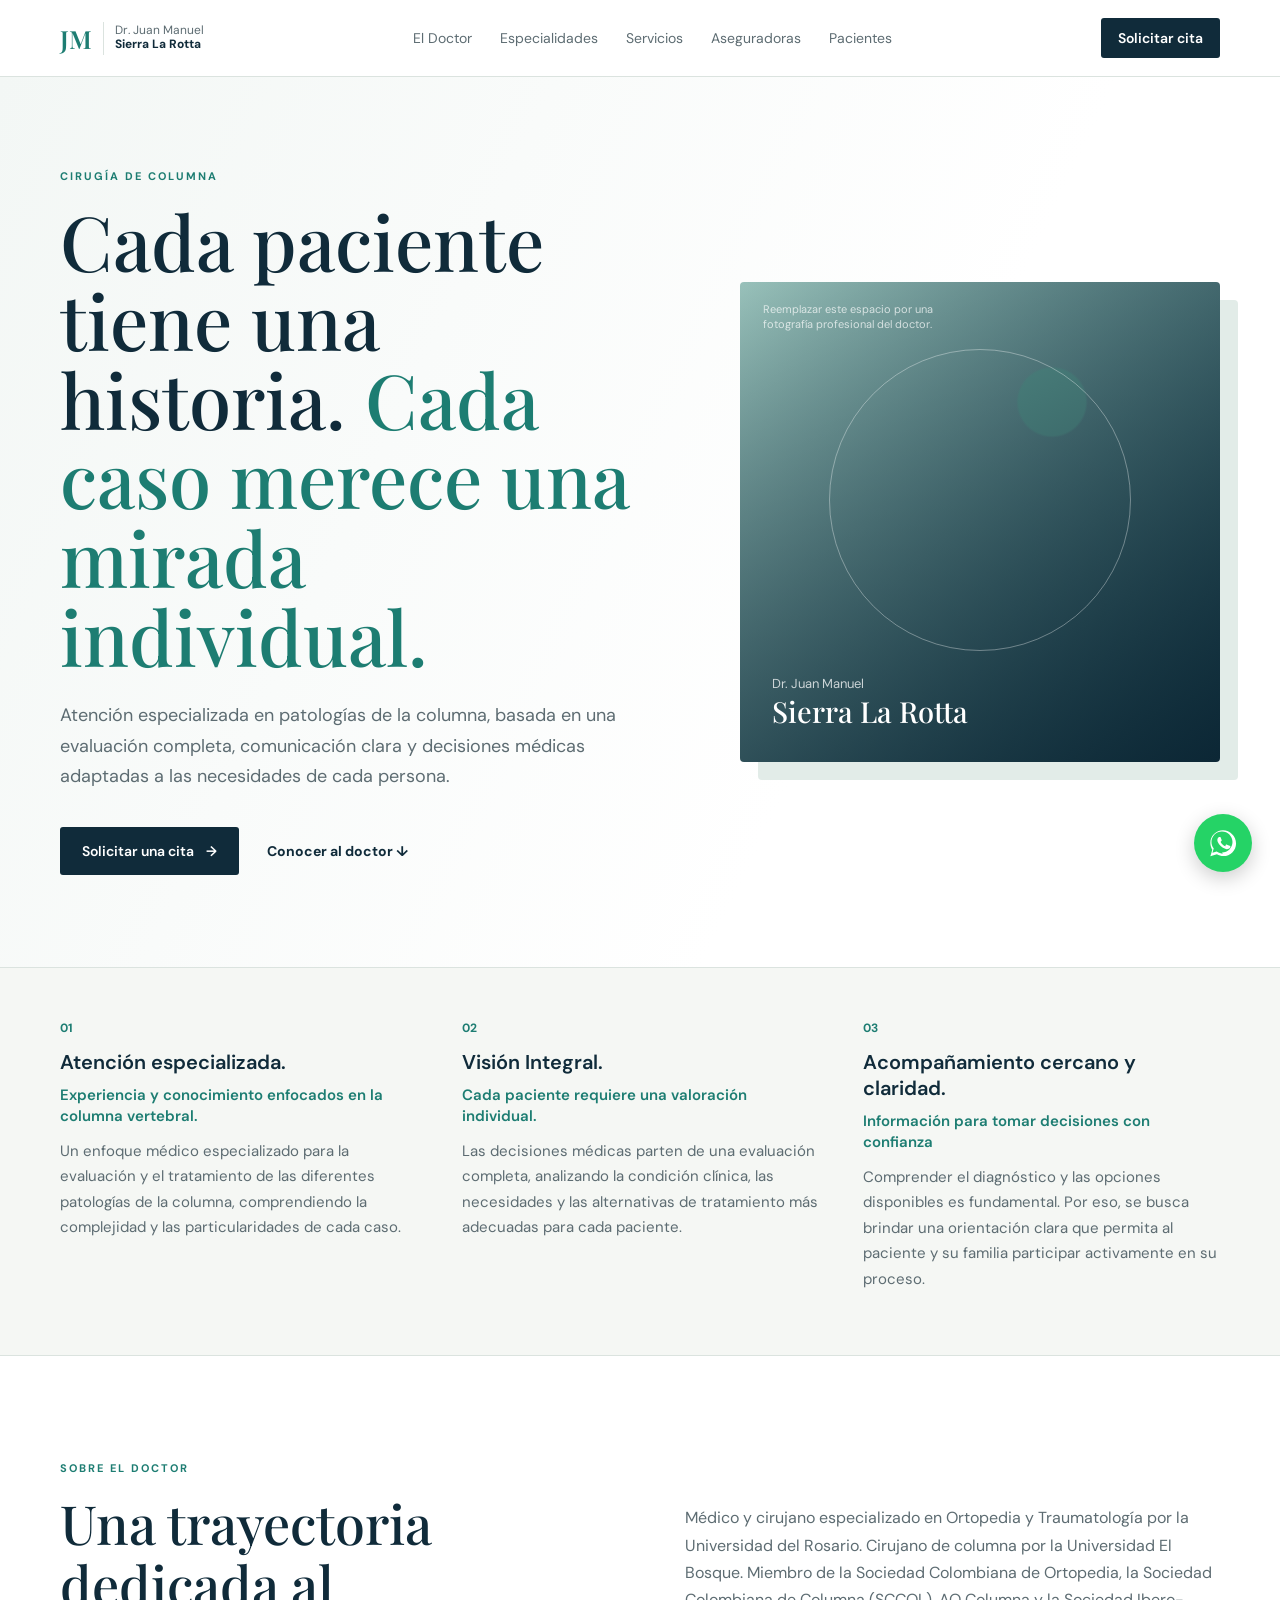
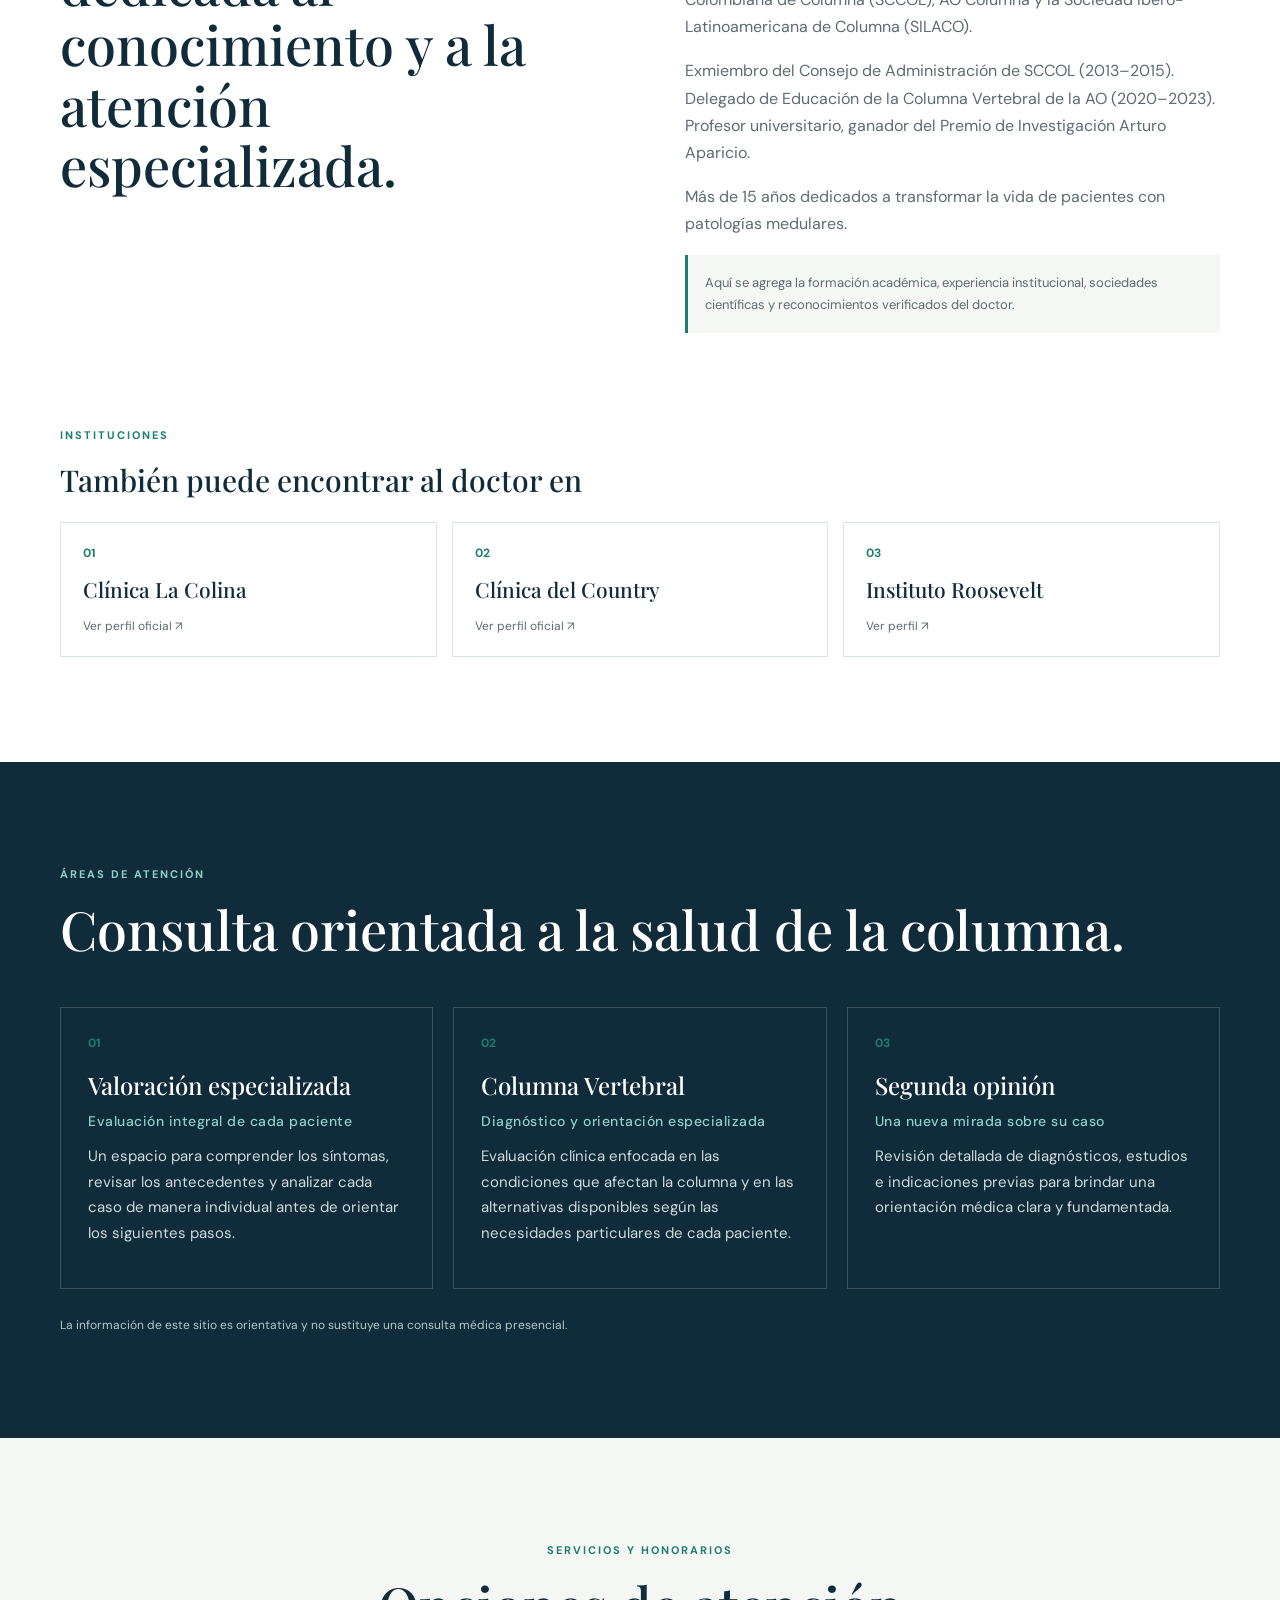
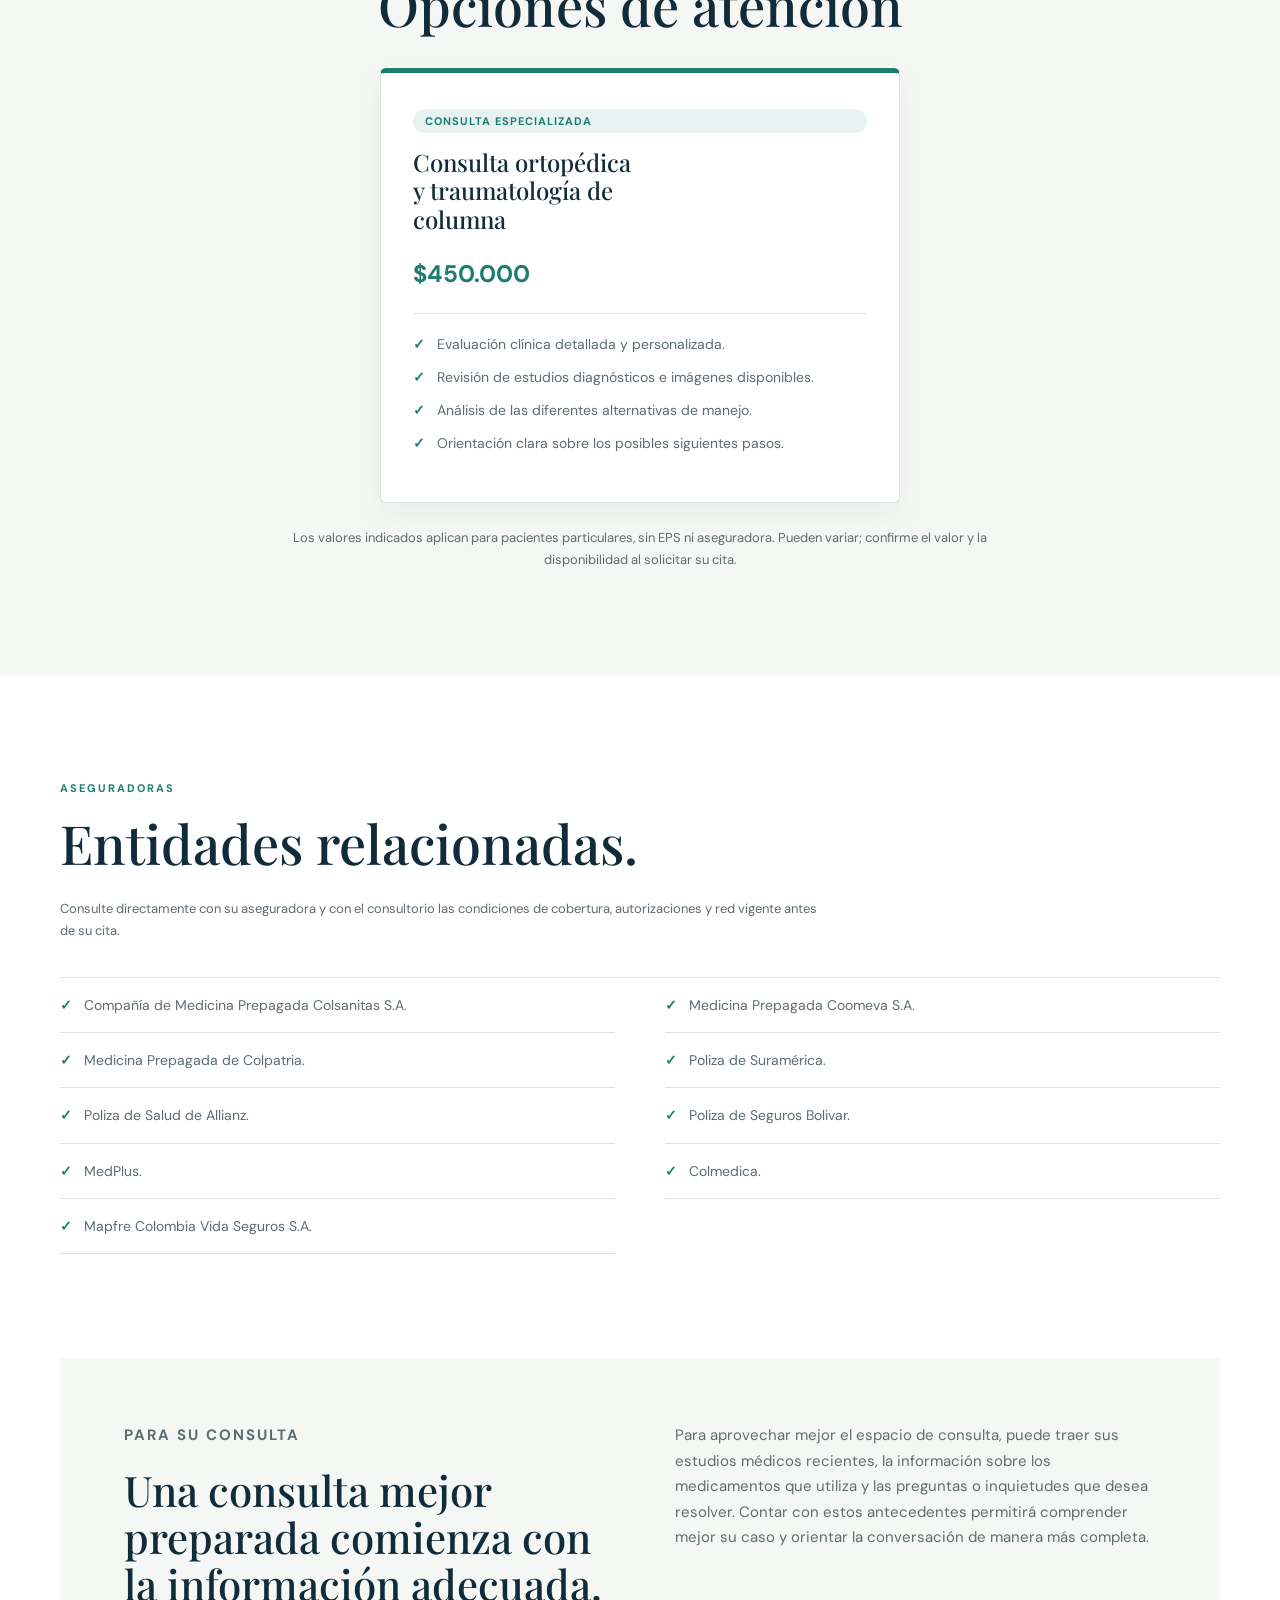
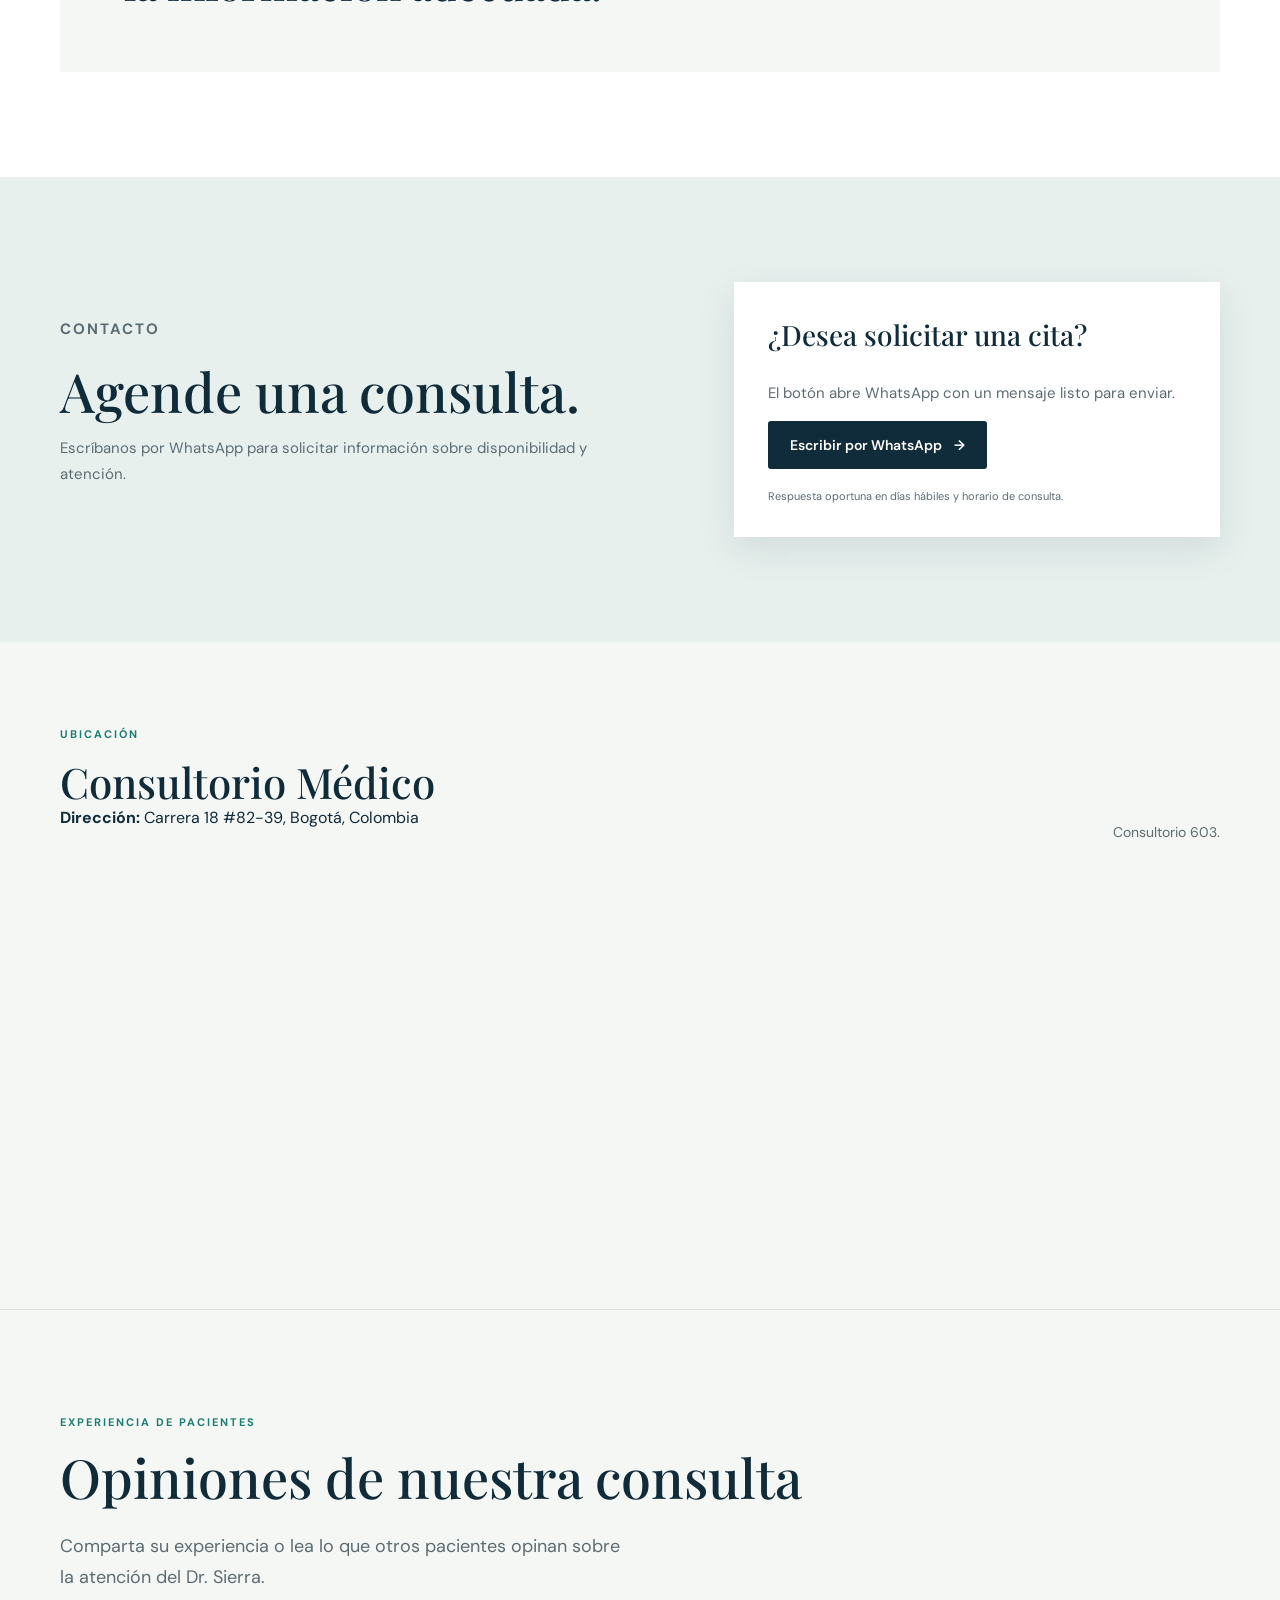
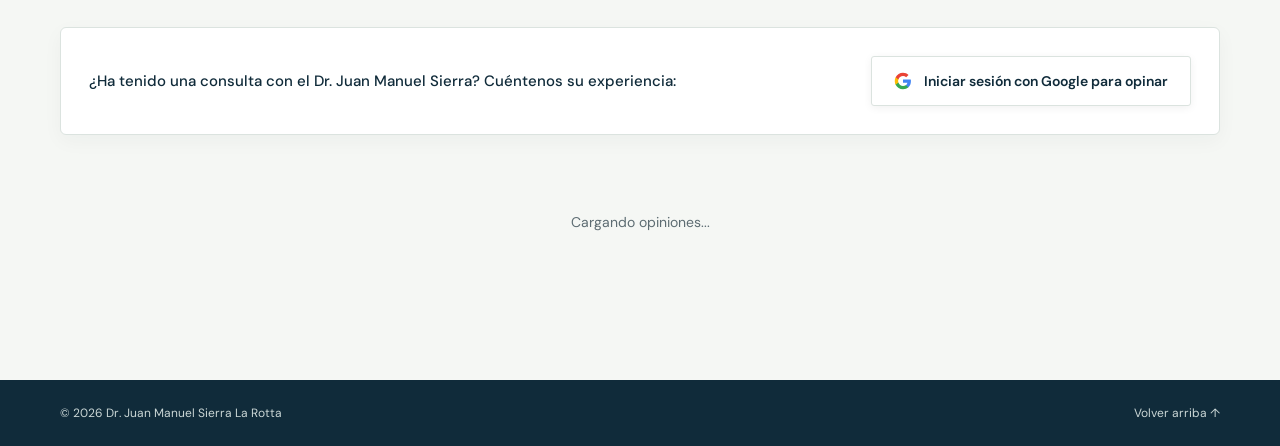
==== index.html @ 6b21447e "Actualizacion: Agregada una base de datos en Firebase para las opiniones de los clientes. Funciona: " ====
<!doctype html>
<html lang="es">

<head>
  <meta charset="UTF-8" />
  <meta name="viewport" content="width=device-width, initial-scale=1.0" />
  <meta name="description"
    content="Consulta especializada en cirugía de columna del Dr. Juan Manuel Sierra La Rotta." />
  <title>Dr. Juan Manuel Sierra La Rotta | Especialista de Columna</title>
  <link rel="preconnect" href="https://fonts.googleapis.com" />
  <link rel="preconnect" href="https://fonts.gstatic.com" crossorigin />
  <link
    href="https://fonts.googleapis.com/css2?family=DM+Sans:wght@400;500;600;700&family=Playfair+Display:wght@500;600;700&display=swap"
    rel="stylesheet" />
  <link rel="stylesheet" href="styles.css" />
</head>

<body>
  <header class="site-header" id="inicio">
    <div class="container navigation">
      <a class="brand" href="#inicio" aria-label="Inicio">
        <span class="brand-mark">JM</span>
        <span>Dr. Juan Manuel <strong>Sierra La Rotta</strong></span>
      </a>
      <button class="menu-toggle" type="button" aria-expanded="false" aria-controls="main-menu">Menú
        <span>☰</span></button>
      <nav id="main-menu" class="main-menu" aria-label="Navegación principal">
        <a href="#doctor">El Doctor</a>
        <a href="#especialidades">Especialidades</a>
        <a href="#servicios">Servicios</a>
        <a href="#aseguradoras">Aseguradoras</a>
        <a href="#pacientes">Pacientes</a>
        <a class="menu-appointment" href="#contacto">Solicitar cita</a>
      </nav>
      <a class="button button-small desktop-appointment" href="#contacto">Solicitar cita</a>
    </div>
  </header>

  <main>
    <section class="hero">
      <div class="container hero-grid">
        <div class="hero-copy">
          <p class="eyebrow">CIRUGÍA DE COLUMNA</p>
          <h1>Cada paciente tiene una historia. <em>Cada caso merece una mirada individual.</em></h1>
          <p class="lead">Atención especializada en patologías de la columna, basada en una evaluación completa,
            comunicación clara y decisiones médicas adaptadas a las necesidades de cada persona.</p>
          <div class="hero-actions">
            <a class="button" href="#contacto">Solicitar una cita <span aria-hidden="true">→</span></a>
            <a class="text-link" href="#doctor">Conocer al doctor <span aria-hidden="true">↓</span></a>
          </div>
        </div>
        <div class="portrait" role="img" aria-label="Espacio reservado para la fotografía profesional del doctor">
          <div class="portrait-copy"><span>Dr. Juan Manuel</span><strong>Sierra La Rotta</strong></div>
          <p>Reemplazar este espacio por una fotografía profesional del doctor.</p>
        </div>
      </div>
    </section>

    <section class="benefits" aria-label="Pilares de atención">
      <div class="container benefits-grid">
        <article><span class="benefit-number">01</span>
          <h2>Atención especializada.</h2>
          <h4>Experiencia y conocimiento enfocados
            en la columna vertebral.</h4>
          <p>Un enfoque médico especializado para la evaluación y el tratamiento de las diferentes patologías de la
            columna, comprendiendo la complejidad y las particularidades de cada caso.</p>
        </article>

        <article><span class="benefit-number">02</span>
          <h2>Visión Integral.</h2>
          <h4>Cada paciente requiere una
            valoración individual.</h4>
          <p>Las decisiones médicas parten de una evaluación completa, analizando la condición clínica, las necesidades
            y las alternativas de tratamiento más adecuadas para cada paciente.</p>
        </article>

        <article><span class="benefit-number">03</span>
          <h2>Acompañamiento cercano y claridad.</h2>
          <h4>Información para tomar decisiones
            con confianza</h4>
          <p>Comprender el diagnóstico y las opciones disponibles es fundamental. Por eso, se busca brindar una
            orientación clara que permita al paciente y su familia participar activamente en su proceso.</p>
        </article>
      </div>
    </section>

    <section class="section about" id="doctor">
      <div class="container two-columns">
        <div>
          <p class="eyebrow">SOBRE EL DOCTOR</p>
          <h2>Una trayectoria dedicada al conocimiento y a la atención especializada.</h2>
        </div>
        <div class="rich-text">
          <p>Médico y cirujano especializado en Ortopedia y Traumatología por la Universidad del Rosario. Cirujano de
            columna por la Universidad El Bosque. Miembro de la Sociedad Colombiana de Ortopedia, la Sociedad Colombiana
            de Columna (SCCOL), AO Columna y la Sociedad Ibero-Latinoamericana de Columna (SILACO).</p>
          <p>Exmiembro del Consejo de Administración de SCCOL (2013–2015). Delegado de Educación de la Columna Vertebral
            de la AO (2020–2023). Profesor universitario, ganador del Premio de Investigación Arturo Aparicio.</p>
          <p>Más de 15 años dedicados a transformar la vida de pacientes con patologías medulares.</p>
          <p class="note">Aquí se agrega la formación académica, experiencia institucional, sociedades científicas y
            reconocimientos verificados del doctor.</p>
        </div>
      </div>
      <div class="container institutions">
        <p class="eyebrow">INSTITUCIONES</p>
        <h3>También puede encontrar al doctor en</h3>
        <div class="institutions-grid">
          <a href="https://www.clinicalacolina.com/directorio-medico/dr-juan-manuel-sierra-la-rotta" target="_blank"
            rel="noopener noreferrer"><span>01</span><strong>Clínica La Colina</strong><small>Ver perfil oficial
              ↗</small></a>
          <a href="https://www.clinicadelcountry.com/en/directorio-medico/dr-juan-manuel-sierra-la-rotta"
            target="_blank" rel="noopener noreferrer"><span>02</span><strong>Clínica del Country</strong><small>Ver
              perfil
              oficial
              ↗</small></a>
          <a href="https://www.institutoroosevelt.org/doctor/2823/juan-manuel-sierra-la-rotta-cirujano-de-columna"
            target="_blank" rel="noopener noreferrer"><span>03</span><strong>Instituto
              Roosevelt</strong><small>Ver perfil ↗</small></a>
        </div>
      </div>
    </section>

    <section class="section specialties" id="especialidades">
      <div class="container">
        <p class="eyebrow">ÁREAS DE ATENCIÓN</p>
        <h2>Consulta orientada a la salud de la columna.</h2>
        <div class="specialties-grid">
          <article><span>01</span>
            <h3>Valoración especializada</h3>
            <h5>Evaluación integral de cada paciente</h5>
            <p>Un espacio para comprender los síntomas, revisar los antecedentes y analizar cada caso de manera
              individual antes de orientar los siguientes pasos.</p>
          </article>

          <article><span>02</span>
            <h3>Columna Vertebral</h3>
            <h5>Diagnóstico y orientación especializada</h5>
            <p>Evaluación clínica enfocada en las condiciones que afectan la columna y en las alternativas disponibles
              según las necesidades particulares de cada paciente.</p>
          </article>

          <article><span>03</span>
            <h3>Segunda opinión</h3>
            <h5>Una nueva mirada sobre su caso</h5>
            <p>Revisión detallada de diagnósticos, estudios e indicaciones previas para brindar una orientación médica
              clara y fundamentada.</p>
          </article>
        </div>
        <p class="disclaimer">La información de este sitio es orientativa y no sustituye una consulta médica presencial.
        </p>
      </div>
    </section>

    <section class="section services" id="servicios">
      <div class="container services-container">
        <p class="eyebrow">SERVICIOS Y HONORARIOS</p>
        <h2>Opciones de atención</h2>
        <div class="services-grid">
          <article class="service-card-featured">
            <span class="service-badge">Consulta Especializada</span>
            <h3>Consulta ortopédica y traumatología de columna</h3>
            <p class="price">$450.000</p>
            <ul class="service-features">
              <li>Evaluación clínica detallada y personalizada.</li>
              <li>Revisión de estudios diagnósticos e imágenes disponibles.</li>
              <li>Análisis de las diferentes alternativas de manejo.</li>
              <li>Orientación clara sobre los posibles siguientes pasos.</li>
            </ul>
          </article>
        </div>
        <p class="price-notice">Los valores indicados aplican para pacientes particulares, sin EPS ni aseguradora.
          Pueden variar; confirme el valor y la disponibilidad al solicitar su cita.</p>
      </div>
    </section>


    <section class="section insurance" id="aseguradoras">
      <div class="container">
        <p class="eyebrow">ASEGURADORAS</p>
        <h2>Entidades relacionadas.</h2>
        <p class="insurance-intro">Consulte directamente con su aseguradora y con el consultorio las condiciones de
          cobertura, autorizaciones y red vigente antes de su cita.</p>
        <ul class="insurance-list">
          <li>Compañía de Medicina Prepagada Colsanitas S.A.</li>
          <li>Medicina Prepagada Coomeva S.A.</li>
          <li>Medicina Prepagada de Colpatria.</li>
          <li>Poliza de Suramérica.</li>
          <li>Poliza de Salud de Allianz.</li>
          <li>Poliza de Seguros Bolivar.</li>
          <li>MedPlus.</li>
          <li>Colmedica.</li>
          <li>Mapfre Colombia Vida Seguros S.A.</li>
        </ul>
      </div>
    </section>

    <section class="section patient-section" id="pacientes">
      <div class="container patient-card">
        <div>
          <p class="eyebrow">PARA SU CONSULTA</p>
          <h2>Una consulta mejor preparada comienza con la información adecuada.</h2>
        </div>
        <p>Para aprovechar mejor el espacio de consulta, puede traer sus estudios médicos recientes, la información
          sobre los medicamentos que utiliza y las preguntas o inquietudes que desea resolver. Contar con estos
          antecedentes permitirá comprender mejor su caso y orientar la conversación de manera más completa.</p>
      </div>
    </section>

    <section class="section contact" id="contacto">
      <div class="container contact-grid">
        <div>
          <p class="eyebrow">CONTACTO</p>
          <h2>Agende una consulta.</h2>
          <p>Escríbanos por WhatsApp para solicitar información sobre disponibilidad y atención.</p>
        </div>
        <div class="contact-box">
          <h3>¿Desea solicitar una cita?</h3>
          <p>El botón abre WhatsApp con un mensaje listo para enviar.</p><button class="button" id="whatsapp-button"
            type="button">Escribir por WhatsApp <span aria-hidden="true">→</span></button><small>Respuesta oportuna en
            días hábiles y horario de consulta.</small>
        </div>
      </div>
    </section>
    <section class="map-section" aria-labelledby="map-title">
      <div class="container map-heading">
        <div>
          <p class="eyebrow">UBICACIÓN</p>
          <h2 id="map-title">Consultorio Médico</h2>
          <p class="address-text"><strong>Dirección:</strong> Carrera 18 #82-39, Bogotá, Colombia</p>
        </div>
        <p>Consultorio 603.</p>
      </div>
      <iframe title="Mapa de ubicación del consultorio"
        src="https://www.google.com/maps?q=Carrera+18+%2382-39+Bogota&z=16&output=embed" loading="lazy"
        referrerpolicy="no-referrer-when-downgrade" allowfullscreen></iframe>
    </section>

    <!-- Sección de Opiniones y Reseñas en Vivo -->
    <section class="section reviews-section" id="opiniones">
      <div class="container">
        <div class="reviews-header">
          <div>
            <p class="eyebrow">EXPERIENCIA DE PACIENTES</p>
            <h2>Opiniones de nuestra consulta</h2>
          </div>
          <p class="lead" style="margin-bottom: 0;">Comparta su experiencia o lea lo que otros pacientes opinan sobre la
            atención del Dr. Sierra.</p>
        </div>
        <!-- Caja interactiva: Iniciar sesión / Escribir reseña -->
        <div class="review-action-box">
          <div id="auth-prompt" class="auth-prompt">
            <p>¿Ha tenido una consulta con el Dr. Juan Manuel Sierra? Cuéntenos su experiencia:</p>
            <button type="button" id="btn-google-login" class="button button-google">
              <svg width="18" height="18" viewBox="0 0 24 24" fill="currentColor" aria-hidden="true">
                <path
                  d="M22.56 12.25c0-.78-.07-1.53-.2-2.25H12v4.26h5.92c-.26 1.37-1.04 2.53-2.21 3.31v2.77h3.57c2.08-1.92 3.28-4.74 3.28-8.09z"
                  fill="#4285F4" />
                <path
                  d="M12 23c2.97 0 5.46-.98 7.28-2.66l-3.57-2.77c-.98.66-2.23 1.06-3.71 1.06-2.86 0-5.29-1.93-6.16-4.53H2.18v2.84C3.99 20.53 7.7 23 12 23z"
                  fill="#34A853" />
                <path
                  d="M5.84 14.09c-.22-.66-.35-1.36-.35-2.09s.13-1.43.35-2.09V7.06H2.18C1.43 8.55 1 10.22 1 12s.43 3.45 1.18 4.94l2.85-2.22.81-.63z"
                  fill="#FBBC05" />
                <path
                  d="M12 5.38c1.62 0 3.06.56 4.21 1.64l3.15-3.15C17.45 2.09 14.97 1 12 1 7.7 1 3.99 3.47 2.18 7.06l3.66 2.84c.87-2.6 3.3-4.52 6.16-4.52z"
                  fill="#EA4335" />
              </svg>
              Iniciar sesión con Google para opinar
            </button>
          </div>
          <div id="review-form-container" class="review-form-container" style="display: none;">
            <div class="user-logged-header">
              <img id="user-avatar" class="user-avatar" src="" alt="Foto de perfil" />
              <div>
                <span>Opinando como:</span>
                <strong id="user-name">Nombre</strong>
              </div>
              <button type="button" id="btn-logout" class="text-link-small">Cerrar sesión</button>
            </div>
            <form id="review-form">
              <div class="rating-picker">
                <span>Calificación:</span>
                <div class="star-rating" id="star-rating">
                  <span class="star active" data-value="1">★</span>
                  <span class="star active" data-value="2">★</span>
                  <span class="star active" data-value="3">★</span>
                  <span class="star active" data-value="4">★</span>
                  <span class="star active" data-value="5">★</span>
                </div>
              </div>
              <textarea id="review-comment" rows="3"
                placeholder="Escriba aquí su opinión sobre la atención, claridad, acompañamiento y profesionalismo..."
                required></textarea>

              <div class="form-actions">
                <button type="submit" id="btn-submit-review" class="button button-small">Publicar opinión</button>
              </div>
            </form>
          </div>
        </div>
        <!-- Lista donde se cargarán las opiniones en vivo -->
        <div id="reviews-list" class="reviews-grid">
          <p class="loading-text">Cargando opiniones...</p>
        </div>
      </div>
    </section>


  </main>
  <footer>
    <div class="container footer-content"><span>© <span id="year"></span> Dr. Juan Manuel Sierra La Rotta</span><a
        href="#inicio">Volver arriba ↑</a></div>
  </footer>
  <script src="script.js"></script>

  <!-- Aca vamos a crear un boton foltante de whats-->
  <a href="https://wa.me/573124233933?text=Hola,%20quisiera%20obtener%20informaci%C3%B3n%20para%20solicitar%20una%20consulta%20con%20el%20Dr.%20Juan%20Manuel%20Sierra%20La%20Rotta."
    target="_blank" rel="noopener noreferrer" id="whatsapp-float" class="whatsapp-float"
    aria-label="Escribir por WhatsApp al consultorio">
    <svg viewBox="0 0 32 32" width="30" height="30" fill="currentColor" aria-hidden="true">
      <path
        d="M16.01 2.5C8.56 2.5 2.5 8.56 2.5 16.01c0 2.65.77 5.12 2.1 7.2L2.5 30l6.98-2.06c2.01 1.25 4.39 1.98 6.94 1.98 7.45 0 13.51-6.06 13.51-13.51S23.46 2.5 16.01 2.5zm0 24.69c-2.31 0-4.47-.69-6.28-1.89l-.45-.3-4.52 1.33 1.35-4.41-.3-.47c-1.34-1.92-2.1-4.22-2.1-6.64 0-6.18 5.03-11.21 11.21-11.21 6.18 0 11.21 5.03 11.21 11.21 0 6.18-5.03 11.21-11.21 11.21zm6.15-8.41c-.34-.17-2.01-.99-2.32-1.1-.31-.11-.54-.17-.77.17-.23.34-.89 1.1-.09 1.33-.2.23-.4.26-.74.09-.34-.17-1.44-.53-2.74-1.69-1.01-.9-1.7-2.02-1.9-2.36-.2-.34-.02-.53.15-.7.15-.15.34-.4.51-.6.17-.2.23-.34.34-.57.11-.23.06-.43-.03-.6-.09-.17-.77-1.86-1.06-2.55-.28-.67-.57-.58-.78-.59l-.66-.01c-.23 0-.6.09-.91.43-.31.34-1.2 1.17-1.2 2.86s1.23 3.32 1.4 3.55c.17.23 2.42 3.7 5.86 5.18.82.35 1.46.56 1.96.72.82.26 1.57.22 2.16.14.66-.1 2.01-.82 2.3-1.61.28-.79.28-1.47.2-1.61-.09-.14-.32-.23-.66-.4z" />
    </svg>
    <span class="whatsapp-float-tooltip">¿Desea agendar cita? Escríbanos</span>
  </a>
  <script src="script.js"></script>

  <script type="module" src="firebase-reviews.js"></script>


</body>

</html>
---- styles.css ----
:root {
  --ink: #102b3a;
  --green: #1d7d72;
  --light: #f5f7f4;
  --paper: #fff;
  --muted: #5d6c72;
  --line: #dbe3df;
  --serif: "Playfair Display", Georgia, serif;
  --sans: "DM Sans", Arial, sans-serif;
}

* {
  box-sizing: border-box;
}

html {
  scroll-behavior: smooth;
}

body {
  margin: 0;
  color: var(--ink);
  font-family: var(--sans);
  background: var(--paper);
}

a {
  color: inherit;
  text-decoration: none;
}

.container {
  width: min(1160px, calc(100% - 48px));
  margin: auto;
}

/* Header & Navegación */
.site-header {
  position: sticky;
  top: 0;
  z-index: 10;
  border-bottom: 1px solid var(--line);
  background: rgba(255, 255, 255, 0.94);
  backdrop-filter: blur(12px);
}

.navigation {
  min-height: 76px;
  display: flex;
  align-items: center;
  justify-content: space-between;
  gap: 24px;
}

.brand {
  display: flex;
  align-items: center;
  gap: 11px;
  font-size: 12px;
  line-height: 1.15;
  color: var(--muted);
}

.brand strong {
  display: block;
  color: var(--ink);
}

.brand-mark {
  font: 600 25px var(--serif);
  color: var(--green);
  border-right: 1px solid var(--line);
  padding-right: 11px;
}

.main-menu {
  display: flex;
  gap: 28px;
  font-size: 14px;
  color: var(--muted);
}

.main-menu a:hover,
.text-link:hover {
  color: var(--green);
}

.menu-appointment,
.menu-toggle {
  display: none;
}

/* Botones */
.button {
  border: 0;
  display: inline-flex;
  align-items: center;
  justify-content: center;
  gap: 12px;
  padding: 15px 22px;
  border-radius: 3px;
  background: var(--ink);
  color: #fff;
  font: 600 14px var(--sans);
  cursor: pointer;
  transition: transform 0.2s, background 0.2s;
}

.button:hover {
  background: var(--green);
  transform: translateY(-2px);
}

.button-small {
  padding: 11px 17px;
}

/* Hero Section */
.hero {
  background: linear-gradient(115deg, #f3f7f5 0%, #fff 66%);
  padding: 92px 0;
}

.hero-grid {
  display: grid;
  grid-template-columns: 1.12fr 0.88fr;
  gap: 70px;
  align-items: center;
}

.eyebrow {
  margin: 0 0 18px;
  color: var(--green);
  letter-spacing: 2px;
  font-size: 11px;
  font-weight: 700;
}

h1,
h2,
h3,
p {
  margin-top: 0;
}

h1,
h2 {
  font-family: var(--serif);
  font-weight: 500;
}

h1 {
  max-width: 720px;
  margin-bottom: 25px;
  font-size: clamp(47px, 6vw, 76px);
  line-height: 1.04;
}

h1 em {
  color: var(--green);
  font-style: normal;
}

.lead {
  max-width: 560px;
  color: var(--muted);
  font-size: 18px;
  line-height: 1.7;
}

.hero-actions {
  display: flex;
  align-items: center;
  gap: 28px;
  margin-top: 35px;
}

.text-link {
  font-size: 14px;
  font-weight: 700;
}

.portrait {
  min-height: 480px;
  position: relative;
  overflow: hidden;
  display: flex;
  flex-direction: column;
  justify-content: flex-end;
  padding: 32px;
  border-radius: 4px;
  color: #fff;
  background: linear-gradient(150deg, rgba(30, 125, 114, 0.2), rgba(9, 35, 49, 0.9)),
    radial-gradient(circle at 65% 25%, #72a99f 0 7%, transparent 7.5%),
    linear-gradient(135deg, #b7d2cc, #274a59);
  box-shadow: 18px 18px 0 #e2ece8;
}

.portrait:before {
  content: "";
  position: absolute;
  width: 300px;
  height: 300px;
  top: 67px;
  left: 50%;
  transform: translateX(-50%);
  border: 1px solid rgba(255, 255, 255, 0.35);
  border-radius: 50%;
}

.portrait-copy {
  position: relative;
  z-index: 1;
}

.portrait-copy span {
  display: block;
  font-size: 13px;
  opacity: 0.75;
}

.portrait-copy strong {
  font: 500 29px var(--serif);
}

.portrait>p {
  position: absolute;
  top: 20px;
  left: 23px;
  max-width: 170px;
  font-size: 11px;
  line-height: 1.4;
  opacity: 0.7;
}

/* Beneficios / Pilares */
.benefits {
  border-block: 1px solid var(--line);
  background: var(--light);
}

.benefits-grid {
  display: grid;
  grid-template-columns: repeat(3, 1fr);
  gap: 45px;
  padding: 48px 0;
}

.benefit-number,
.specialties-grid article span {
  color: var(--green);
  font-size: 12px;
  font-weight: 700;
}

.benefits h2 {
  margin: 12px 0 10px;
  font: 600 20px var(--sans);
}

.benefits p,
.rich-text p,
.specialties-grid p,
.contact p,
.patient-card p {
  color: var(--muted);
  line-height: 1.7;
  font-size: 15px;
}

/* Secciones Generales & Sobre el Doctor */
.section {
  padding: 105px 0;
}

h2 {
  margin-bottom: 24px;
  font-size: clamp(36px, 4.4vw, 54px);
  line-height: 1.12;
}

.two-columns {
  display: grid;
  grid-template-columns: 1fr 1fr;
  gap: 90px;
}

.rich-text {
  padding-top: 43px;
}

.rich-text p {
  margin-bottom: 17px;
  font-size: 16px;
}

.note {
  padding: 17px;
  border-left: 3px solid var(--green);
  background: var(--light);
  font-size: 13px !important;
}

/* Instituciones */
.institutions {
  margin-top: 78px;
}

.institutions h3 {
  margin: 0 0 22px;
  font: 500 30px var(--serif);
}

.institutions-grid {
  display: grid;
  grid-template-columns: repeat(3, 1fr);
  gap: 15px;
}

.institutions-grid a {
  min-height: 135px;
  display: flex;
  flex-direction: column;
  justify-content: space-between;
  padding: 22px;
  border: 1px solid var(--line);
  transition: transform 0.2s, box-shadow 0.2s;
}

.institutions-grid a:hover {
  transform: translateY(-3px);
  box-shadow: 0 10px 25px rgba(16, 43, 58, 0.08);
}

.institutions-grid span {
  color: var(--green);
  font-size: 12px;
  font-weight: 700;
}

.institutions-grid strong {
  font: 500 21px var(--serif);
}

.institutions-grid small {
  color: var(--muted);
  font-size: 12px;
}

/* Especialidades */
.specialties {
  background: var(--ink);
  color: #fff;
}

.specialties .eyebrow {
  color: #8cd2c9;
}

.specialties-grid {
  display: grid;
  grid-template-columns: repeat(3, 1fr);
  gap: 20px;
  margin-top: 48px;
}

.specialties-grid article {
  padding: 27px;
  min-height: 215px;
  border: 1px solid rgba(255, 255, 255, 0.19);
}

.specialties-grid h3 {
  margin: 18px 0 11px;
  font: 500 24px var(--serif);
}

.specialties-grid p {
  color: #cfdbdc;
}

.disclaimer {
  margin: 28px 0 0;
  font-size: 12px;
  color: #b5c8c8;
}

/* Servicios */
.services {
  background: var(--light);
}

.services-container {
  text-align: center;
}

.services-grid {
  display: flex;
  justify-content: center;
  margin-top: 32px;
}

.service-card-featured {
  max-width: 520px;
  width: 100%;
  text-align: left;
}

.services .price-notice {
  margin: 24px auto 0;
}



.services-grid article {
  display: flex;
  flex-direction: column;
  justify-content: space-between;
  min-height: 190px;
  padding: 28px;
  background: #fff;
  border-top: 4px solid var(--green);
}

.services-grid h3 {
  max-width: 230px;
  font: 500 24px var(--serif);
  line-height: 1.2;
}

.price {
  margin: 0;
  font-size: 24px;
  font-weight: 700;
  color: var(--green);
}

.price-notice,
.insurance-intro {
  max-width: 760px;
  margin: 24px 0 0;
  color: var(--muted);
  font-size: 13px;
  line-height: 1.7;
}

/* Aseguradoras */
.insurance-list {
  display: grid;
  grid-template-columns: repeat(2, 1fr);
  gap: 0 50px;
  margin: 35px 0 0;
  padding: 0;
  list-style: none;
  border-top: 1px solid var(--line);
}

.insurance-list li {
  padding: 17px 0 17px 24px;
  border-bottom: 1px solid var(--line);
  color: var(--muted);
  font-size: 14px;
  line-height: 1.45;
  position: relative;
}

.insurance-list li:before {
  content: "✓";
  position: absolute;
  left: 0;
  color: var(--green);
  font-weight: bold;
}

/* Pacientes */
.patient-section {
  padding-top: 0;
}

.patient-card {
  display: grid;
  grid-template-columns: 1fr 1fr;
  gap: 70px;
  padding: 64px;
  background: var(--light);
}

.patient-card h2 {
  margin: 0;
  font-size: 42px;
}

/* Contacto */
.contact {
  background: #e7f0ed;
}

.contact-grid {
  display: grid;
  grid-template-columns: 1.1fr 0.9fr;
  gap: 80px;
  align-items: center;
}

.contact h2 {
  margin-bottom: 15px;
}

.contact-box {
  padding: 34px;
  background: #fff;
  box-shadow: 0 12px 35px rgba(16, 43, 58, 0.1);
}

.contact-box h3 {
  font: 500 28px var(--serif);
}

.contact-box small {
  display: block;
  margin-top: 20px;
  color: var(--muted);
  font-size: 11px;
}

code {
  padding: 2px 4px;
  background: #edf2ef;
}

/* Ubicación y Mapa */
.map-section {
  padding: 85px 0 0;
  background: var(--light);
}

.map-heading {
  display: flex;
  justify-content: space-between;
  gap: 60px;
  align-items: end;
  padding-bottom: 35px;
}

.map-heading h2 {
  margin: 0;
  font-size: 42px;
}

.map-heading>p {
  max-width: 350px;
  margin: 0;
  color: var(--muted);
  font-size: 14px;
  line-height: 1.6;
}

.map-section iframe {
  display: block;
  width: 100%;
  height: 430px;
  border: 0;
  filter: saturate(0.8);
}

/* Footer */
footer {
  padding: 25px 0;
  color: #cbd7d6;
  background: var(--ink);
  font-size: 12px;
}

.footer-content {
  display: flex;
  justify-content: space-between;
  gap: 20px;
}

footer a:hover {
  color: white;
}

.benefits h4 {
  margin: 0 0 12px;
  font-size: 15px;
  font-weight: 600;
  color: var(--green);
  line-height: 1.4;
}

.specialties-grid h5 {
  margin: 0 0 14px;
  font-size: 14px;
  font-weight: 500;
  color: #8cd2c9;
  letter-spacing: 0.5px;
}

.specialties-grid article {
  min-height: 250px;
  display: flex;
  flex-direction: column;
  justify-content: flex-start;
}

.service-card-featured {
  position: relative;
  background: #ffffff;
  border: 1px solid var(--line);
  border-top: 5px solid var(--green) !important;
  border-radius: 6px;
  padding: 36px 32px !important;
  box-shadow: 0 10px 30px rgba(16, 43, 58, 0.05);
}

.service-badge {
  display: inline-block;
  background: #e6f3f0;
  color: var(--green);
  font-size: 11px;
  font-weight: 700;
  text-transform: uppercase;
  letter-spacing: 1px;
  padding: 5px 12px;
  border-radius: 20px;
  margin-bottom: 15px;
}

.service-features {
  list-style: none;
  padding: 0;
  margin: 24px 0 0;
  border-top: 1px solid var(--line);
  padding-top: 20px;
}

.service-features li {
  position: relative;
  padding-left: 24px;
  margin-bottom: 12px;
  font-size: 14px;
  color: var(--muted);
  line-height: 1.5;
}

.service-features li::before {
  content: "✓";
  position: absolute;
  left: 0;
  color: var(--green);
  font-weight: bold;
}

/* ==========================================================================
   Sección de Reseñas y Formulario con Google Auth
   ========================================================================== */
.reviews-section {
  background: var(--light);
  border-top: 1px solid var(--line);
}

.reviews-header {
  margin-bottom: 35px;
}

.review-action-box {
  background: #ffffff;
  border: 1px solid var(--line);
  border-radius: 6px;
  padding: 28px;
  margin-bottom: 48px;
  box-shadow: 0 6px 20px rgba(16, 43, 58, 0.04);
}

.auth-prompt {
  display: flex;
  justify-content: space-between;
  align-items: center;
  gap: 20px;
  flex-wrap: wrap;
}

.auth-prompt p {
  margin: 0;
  font-size: 15px;
  color: var(--ink);
  font-weight: 500;
}

.button-google {
  background: #ffffff;
  color: var(--ink);
  border: 1px solid var(--line);
  box-shadow: 0 2px 8px rgba(0, 0, 0, 0.06);
}

.button-google:hover {
  background: #f8faf9;
  border-color: #4285f4;
  color: #1a73e8;
  transform: translateY(-2px);
}

.user-logged-header {
  display: flex;
  align-items: center;
  gap: 12px;
  margin-bottom: 18px;
  padding-bottom: 14px;
  border-bottom: 1px solid var(--line);
}

.user-avatar {
  width: 40px;
  height: 40px;
  border-radius: 50%;
  object-fit: cover;
}

.user-logged-header span {
  display: block;
  font-size: 11px;
  color: var(--muted);
}

.user-logged-header strong {
  font-size: 14px;
  color: var(--ink);
}

.text-link-small {
  margin-left: auto;
  background: none;
  border: 0;
  color: var(--muted);
  font-size: 12px;
  cursor: pointer;
  text-decoration: underline;
}

.text-link-small:hover {
  color: #c92a2a;
}

.rating-picker {
  display: flex;
  align-items: center;
  gap: 12px;
  margin-bottom: 12px;
  font-size: 14px;
  font-weight: 500;
}

.star-rating {
  display: flex;
  gap: 4px;
  cursor: pointer;
}

.star-rating .star {
  font-size: 22px;
  color: #d1d9d5;
  transition: color 0.15s ease, transform 0.15s ease;
}

.star-rating .star.active {
  color: #f5a623;
}

.star-rating .star:hover {
  transform: scale(1.2);
}

#review-comment {
  width: 100%;
  padding: 12px 14px;
  font-family: var(--sans);
  font-size: 14px;
  border: 1px solid var(--line);
  border-radius: 4px;
  resize: vertical;
  outline: none;
}

#review-comment:focus {
  border-color: var(--green);
}

.form-actions {
  display: flex;
  justify-content: flex-end;
  margin-top: 12px;
}

.reviews-grid {
  display: grid;
  grid-template-columns: repeat(auto-fill, minmax(320px, 1fr));
  gap: 22px;
}

.review-card {
  background: #ffffff;
  border: 1px solid var(--line);
  border-radius: 6px;
  padding: 24px;
  display: flex;
  flex-direction: column;
  justify-content: space-between;
  box-shadow: 0 4px 15px rgba(16, 43, 58, 0.03);
}

.review-stars {
  color: #f5a623;
  font-size: 16px;
  margin-bottom: 12px;
}

.review-text {
  font-size: 14px;
  line-height: 1.6;
  color: var(--ink);
  margin-bottom: 18px;
  flex-grow: 1;
}

.review-author {
  display: flex;
  align-items: center;
  gap: 12px;
  border-top: 1px solid var(--line);
  padding-top: 12px;
}

.review-author img {
  width: 34px;
  height: 34px;
  border-radius: 50%;
  object-fit: cover;
}

.review-author strong {
  display: block;
  font-size: 13px;
  color: var(--ink);
}

.review-author small {
  font-size: 11px;
  color: var(--muted);
}

.loading-text,
.empty-text {
  grid-column: 1 / -1;
  text-align: center;
  color: var(--muted);
  font-size: 14px;
  padding: 30px 0;
}




@media (max-width: 800px) {
  .desktop-appointment {
    display: none;
  }

  .menu-toggle {
    display: block;
    border: 0;
    background: none;
    color: var(--ink);
    font: 600 14px var(--sans);
    cursor: pointer;
  }

  .menu-toggle span {
    color: var(--green);
    font-size: 20px;
    vertical-align: middle;
  }

  .main-menu {
    display: none;
    position: absolute;
    top: 76px;
    left: 0;
    right: 0;
    padding: 24px;
    flex-direction: column;
    gap: 20px;
    background: #fff;
    border-bottom: 1px solid var(--line);
  }

  .main-menu.open {
    display: flex;
  }

  .menu-appointment {
    display: inline-flex;
    color: var(--green);
    font-weight: 700;
  }

  .hero {
    padding: 63px 0;
  }

  .hero-grid,
  .two-columns,
  .contact-grid,
  .patient-card {
    grid-template-columns: 1fr;
    gap: 38px;
  }

  .portrait {
    min-height: 390px;
  }

  .benefits-grid,
  .specialties-grid,
  .institutions-grid,
  .services-grid,
  .insurance-list {
    grid-template-columns: 1fr;
    gap: 25px;
  }

  .benefits-grid {
    padding: 42px 0;
  }

  .rich-text {
    padding-top: 0;
  }

  .section {
    padding: 75px 0;
  }

  .patient-section {
    padding-top: 0;
  }

  .patient-card {
    padding: 36px;
  }

  .map-heading {
    display: block;
  }

  .map-heading>p {
    margin-top: 15px;
  }

  .footer-content {
    flex-direction: column;
  }
}

@media (max-width: 480px) {
  .container {
    width: min(100% - 32px, 1160px);
  }

  .brand {
    font-size: 10px;
  }

  .brand-mark {
    font-size: 22px;
  }

  .hero-actions {
    align-items: stretch;
    flex-direction: column;
    gap: 20px;
  }

  .text-link {
    text-align: center;
  }

  h1 {
    font-size: 46px;
  }

  .portrait {
    min-height: 330px;
  }

  .section {
    padding: 60px 0;
  }

  .map-section {
    padding-top: 60px;
  }
}

/* Botón Flotante de WhatsApp */

.whatsapp-float {
  position: fixed;
  bottom: 28px;
  right: 28px;
  width: 58px;
  height: 58px;
  background-color: #25d366;
  color: #ffffff;
  border-radius: 50%;
  display: flex;
  align-items: center;
  justify-content: center;
  box-shadow: 0 6px 20px rgba(0, 0, 0, 0.2);
  z-index: 999;
  text-decoration: none;
  transition: transform 0.25s ease, box-shadow 0.25s ease, background-color 0.2s ease;
}

/* Efecto al pasar el cursor */
.whatsapp-float:hover {
  background-color: #20ba5a;
  transform: scale(1.08) translateY(-3px);
  box-shadow: 0 10px 25px rgba(37, 211, 102, 0.45);
}

.whatsapp-float-tooltip {
  position: absolute;
  right: 70px;
  background: var(--ink);
  color: #ffffff;
  font-size: 12px;
  font-weight: 500;
  padding: 7px 14px;
  border-radius: 6px;
  white-space: nowrap;
  pointer-events: none;
  opacity: 0;
  transform: translateX(10px);
  transition: opacity 0.2s ease, transform 0.2s ease;
  box-shadow: 0 4px 14px rgba(16, 43, 58, 0.2);
}

/* Flechita decorativa del tooltip hacia la derecha */
.whatsapp-float-tooltip::after {
  content: "";
  position: absolute;
  top: 50%;
  right: -5px;
  transform: translateY(-50%);
  border-width: 5px 0 5px 5px;
  border-style: solid;
  border-color: transparent transparent transparent var(--ink);
}

/* Mostrar tooltip al pasar el cursor */
.whatsapp-float:hover .whatsapp-float-tooltip {
  opacity: 1;
  transform: translateX(0);
}

/* Ajuste para pantallas móviles */
@media (max-width: 480px) {
  .whatsapp-float {
    bottom: 20px;
    right: 20px;
    width: 52px;
    height: 52px;
  }

  /* En móviles ocultamos el tooltip para que no tape la pantalla */
  .whatsapp-float-tooltip {
    display: none;
  }
}
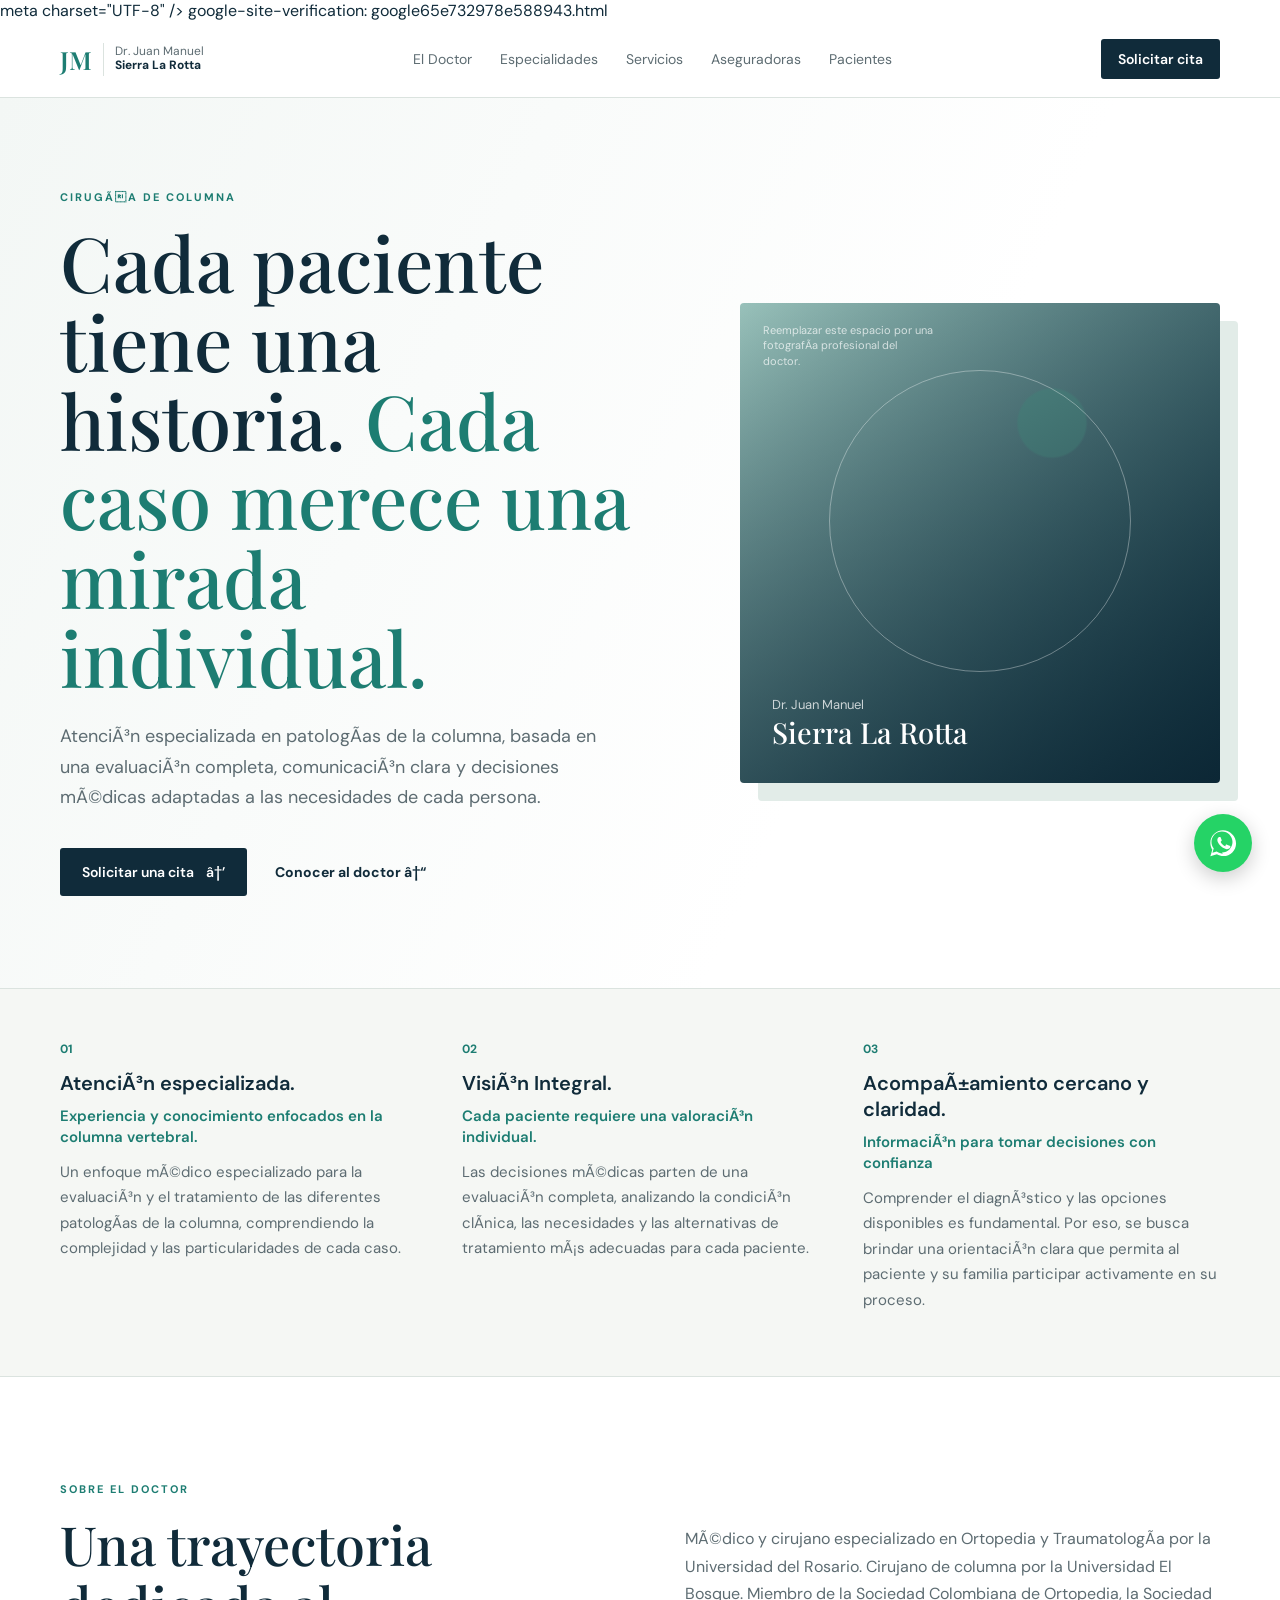
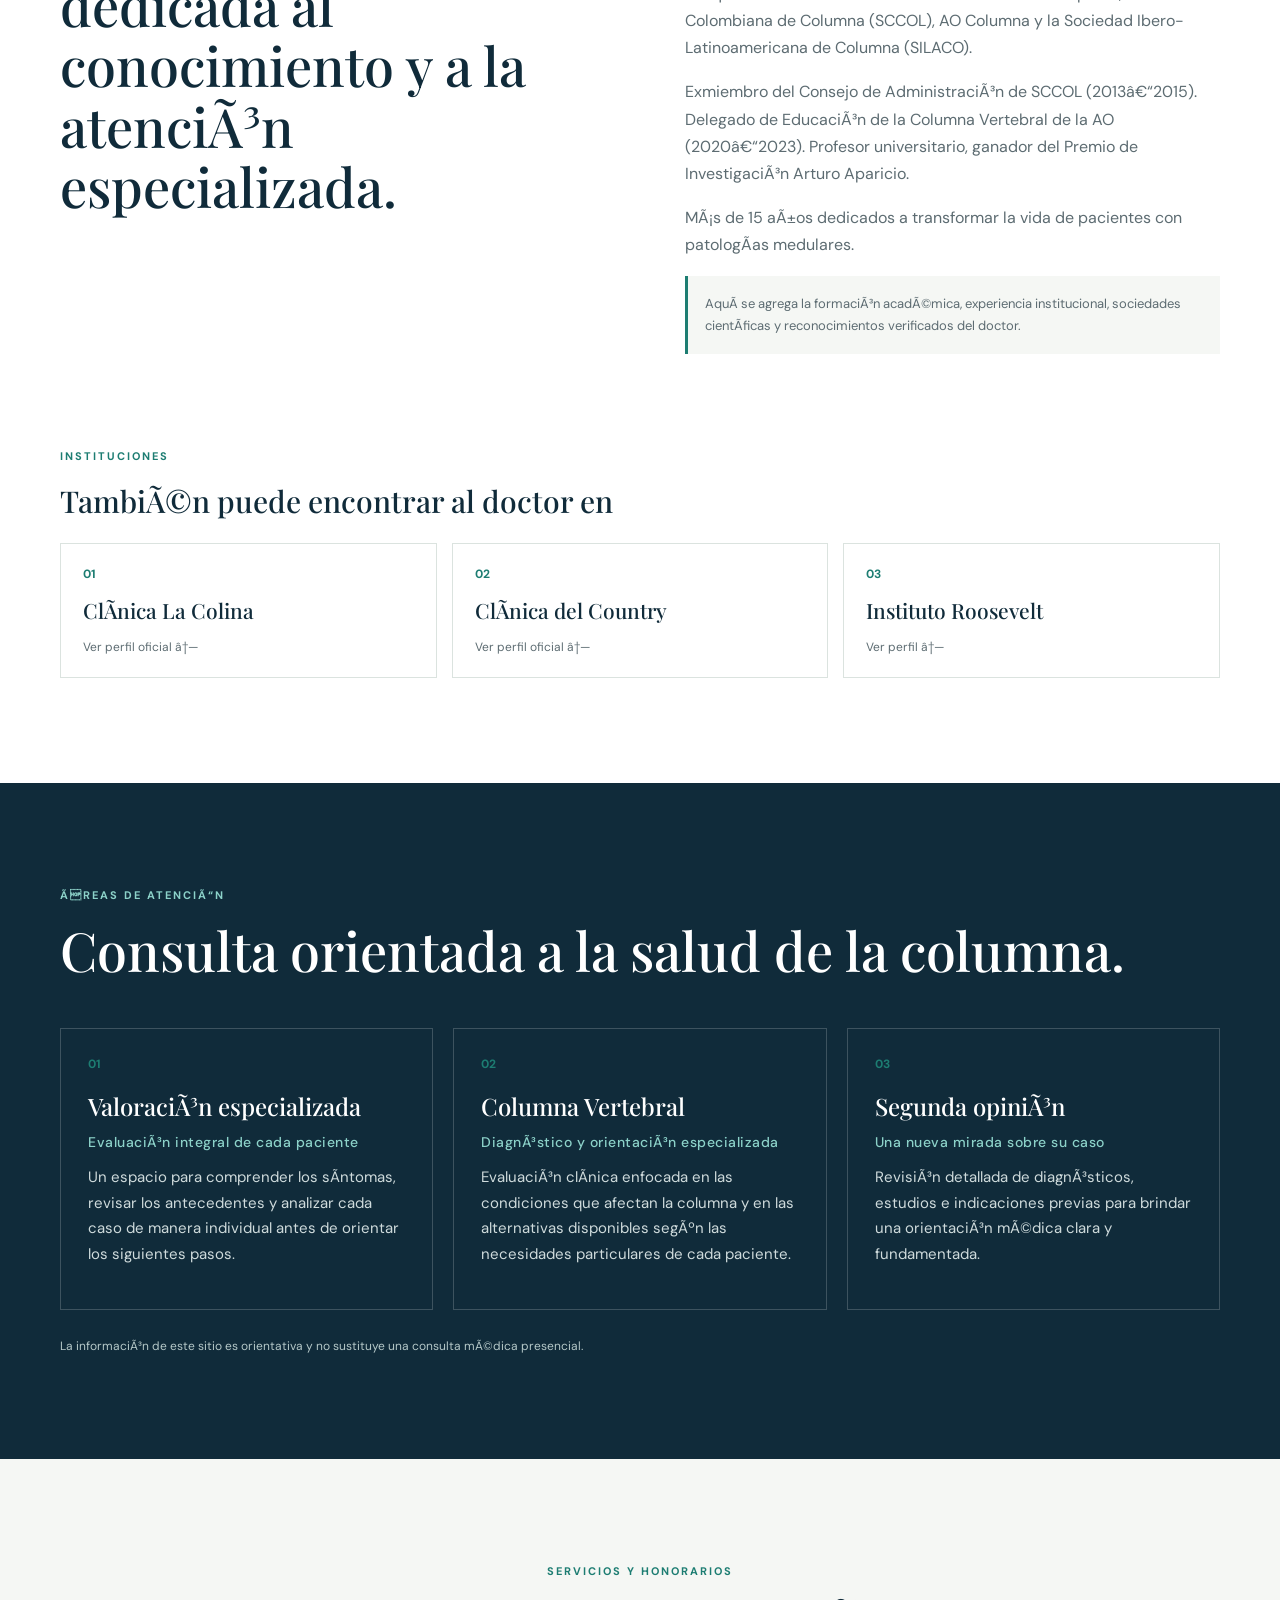
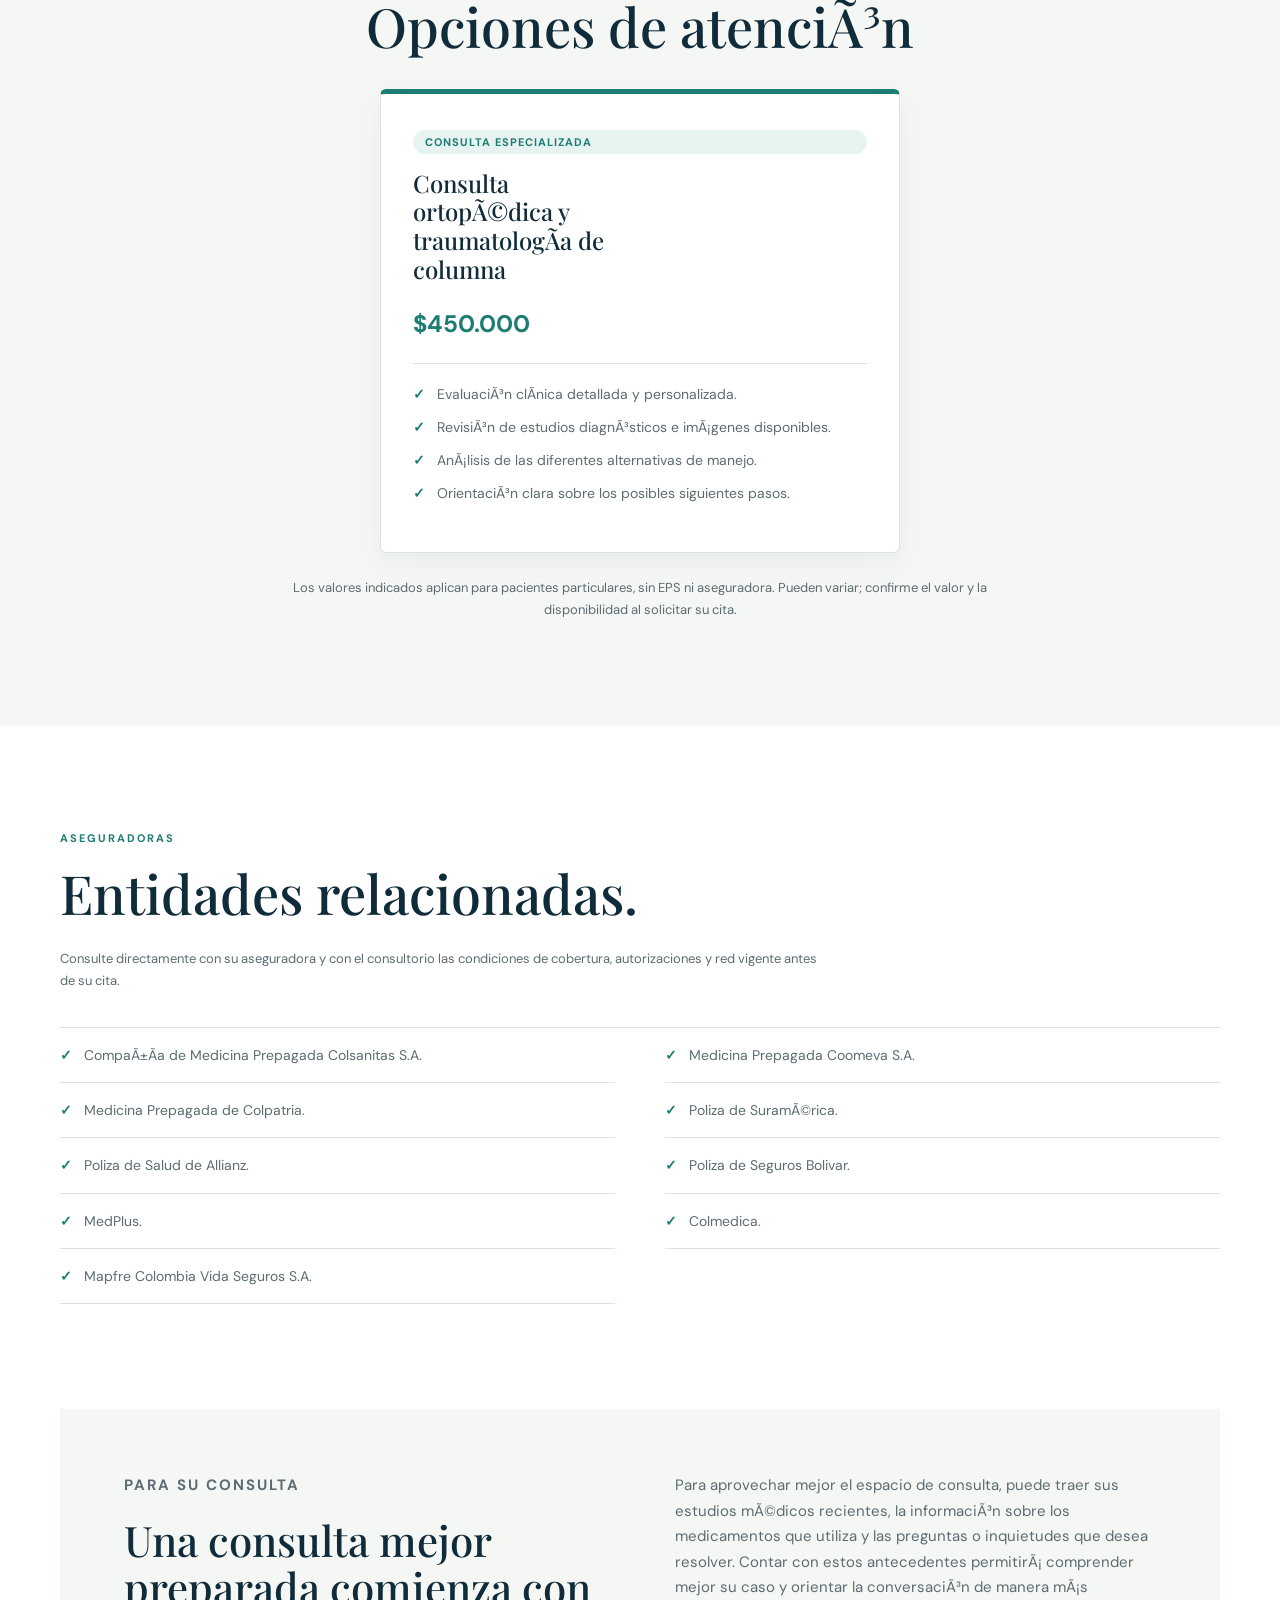
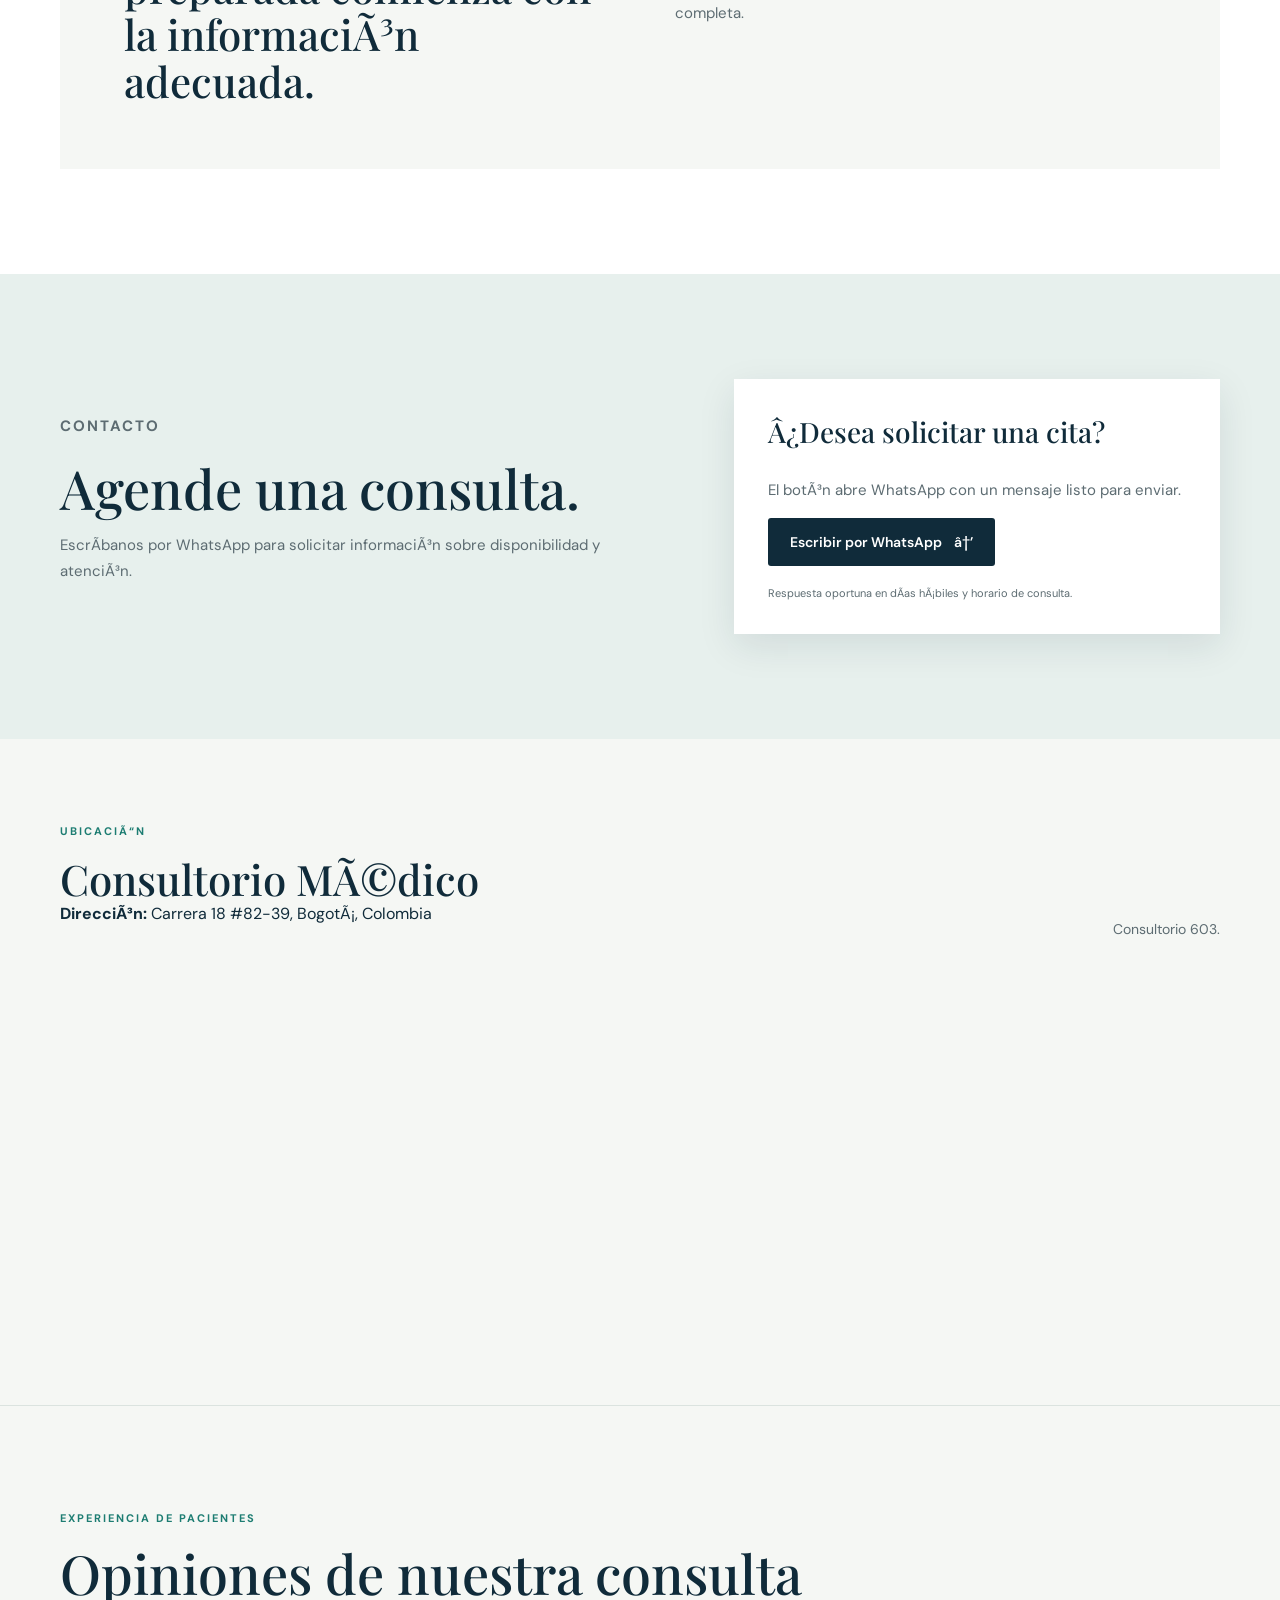
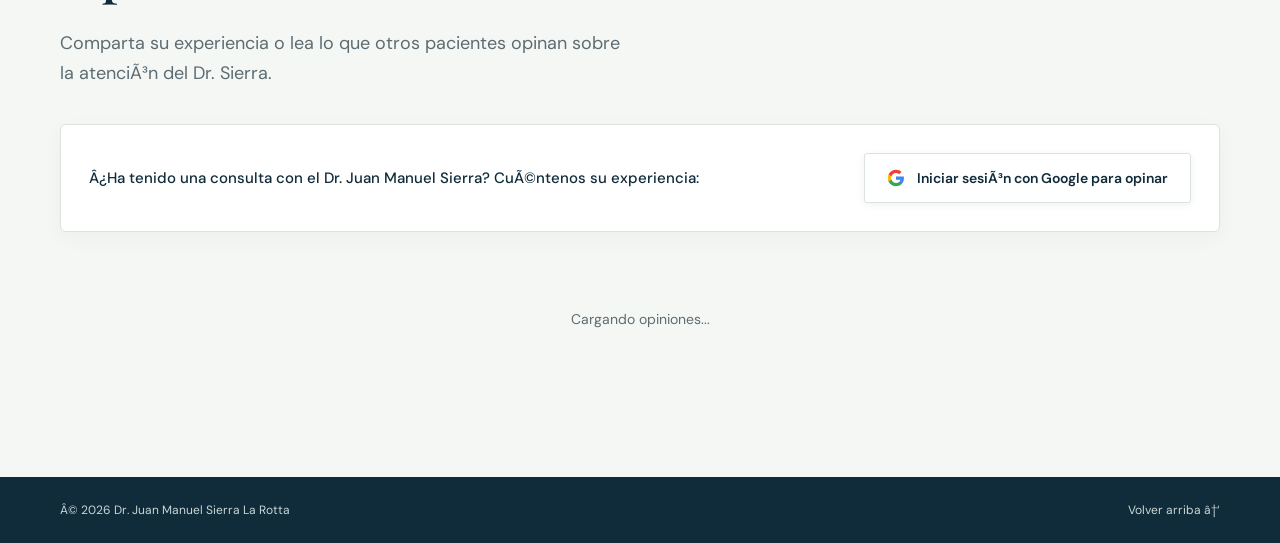
==== commit a4721ef5: "Agregada la propiedad para que Google reconozca el dominio" ====
--- a/index.html
+++ b/index.html
@@ -2,17 +2,28 @@
 <html lang="es">
 
 <head>
-  <meta charset="UTF-8" />
+  meta charset="UTF-8" />
   <meta name="viewport" content="width=device-width, initial-scale=1.0" />
+  <title>Dr. Juan Manuel Sierra La Rotta | Cirujano de Columna Bogotá</title>
   <meta name="description"
-    content="Consulta especializada en cirugía de columna del Dr. Juan Manuel Sierra La Rotta." />
-  <title>Dr. Juan Manuel Sierra La Rotta | Especialista de Columna</title>
+    content="Consulta especializada en cirugía de columna y ortopedia en Bogotá. Dr. Juan Manuel Sierra La Rotta. Clínica del Country, Clínica La Colina e Instituto Roosevelt." />
+
+  <!-- Permiso explícito para que Google lo indexe -->
+  <meta name="robots" content="index, follow" />
+  <link rel="canonical" href="https://juan-manuel-sierra.vercel.app/" />
+  <!-- Tarjeta para cuando se comparte por WhatsApp y Redes Sociales -->
+  <meta property="og:type" content="website" />
+  <meta property="og:title" content="Dr. Juan Manuel Sierra La Rotta | Cirujano de Columna" />
+  <meta property="og:description" content="Atención médica especializada en patologías de columna en Bogotá." />
+  <meta property="og:url" content="https://juan-manuel-sierra.vercel.app/" />
+
   <link rel="preconnect" href="https://fonts.googleapis.com" />
   <link rel="preconnect" href="https://fonts.gstatic.com" crossorigin />
   <link
     href="https://fonts.googleapis.com/css2?family=DM+Sans:wght@400;500;600;700&family=Playfair+Display:wght@500;600;700&display=swap"
     rel="stylesheet" />
   <link rel="stylesheet" href="styles.css" />
+  google-site-verification: google65e732978e588943.html
 </head>
 
 <body>
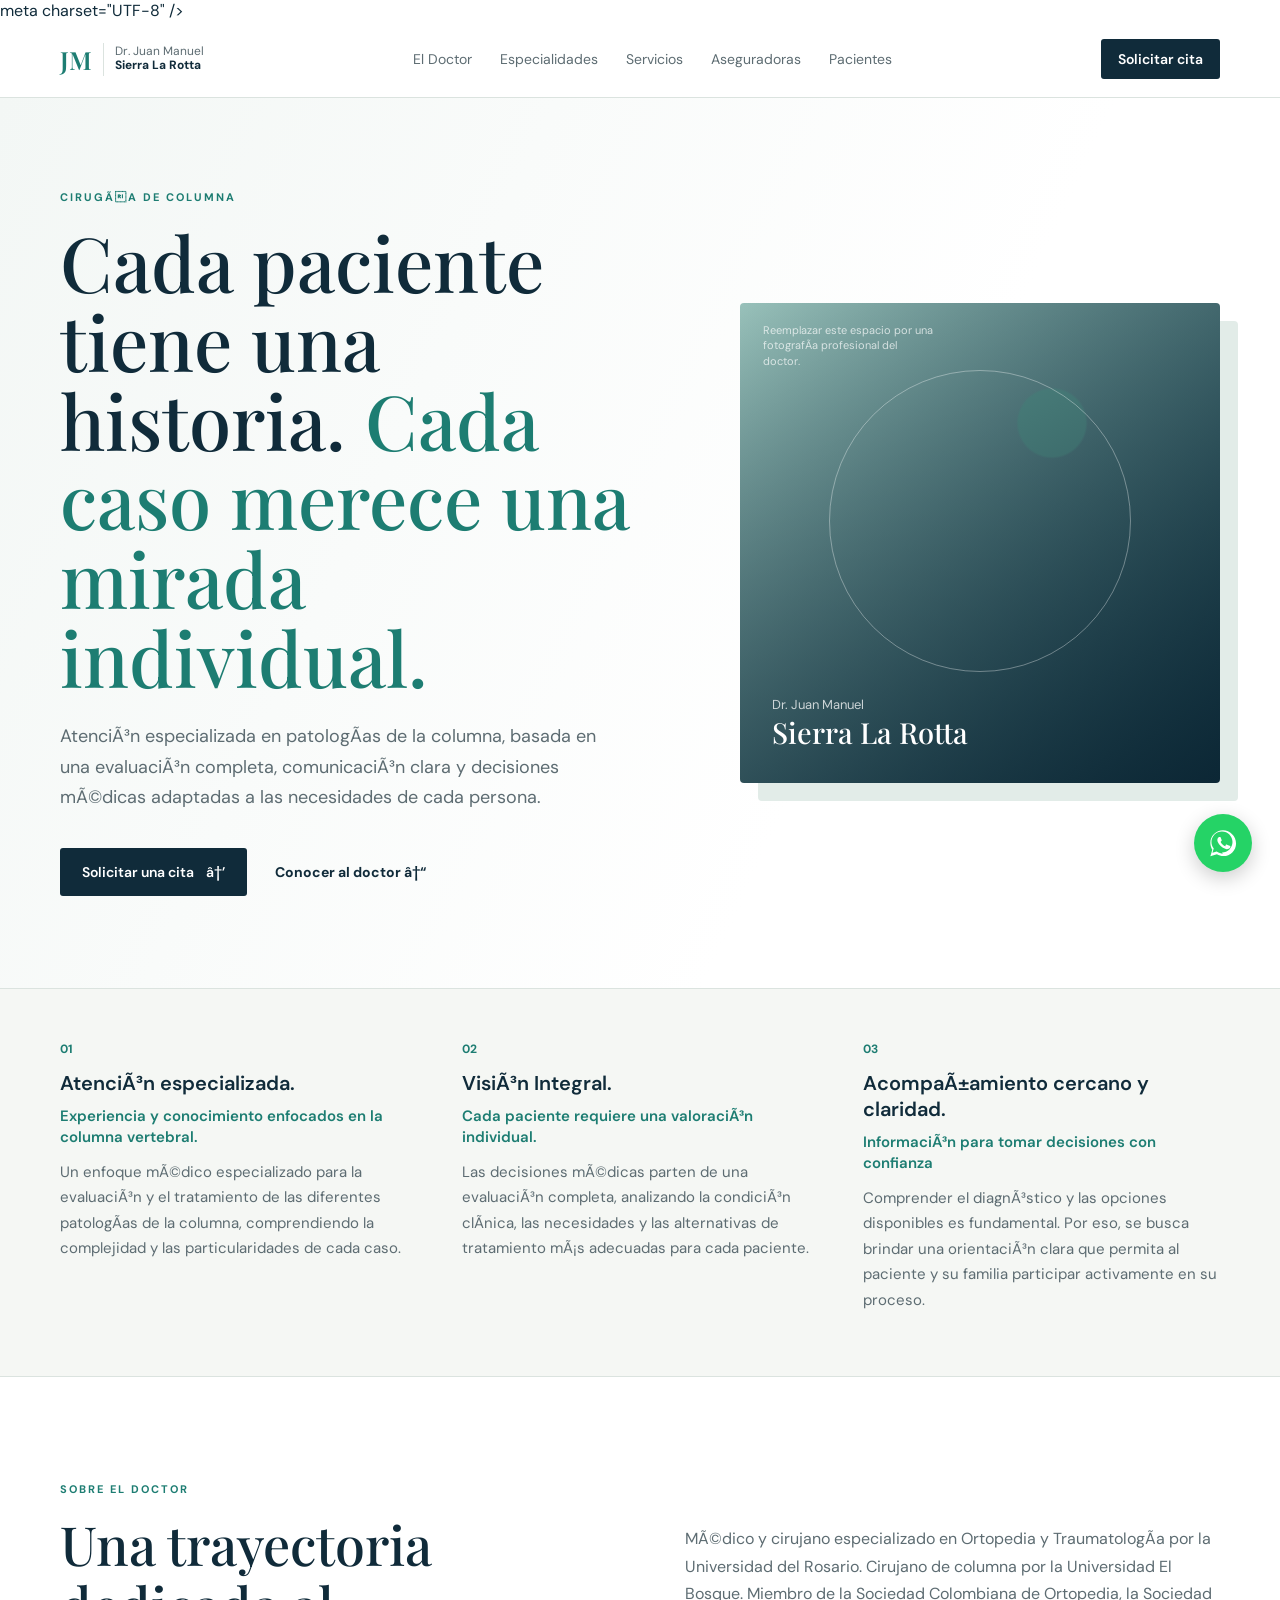
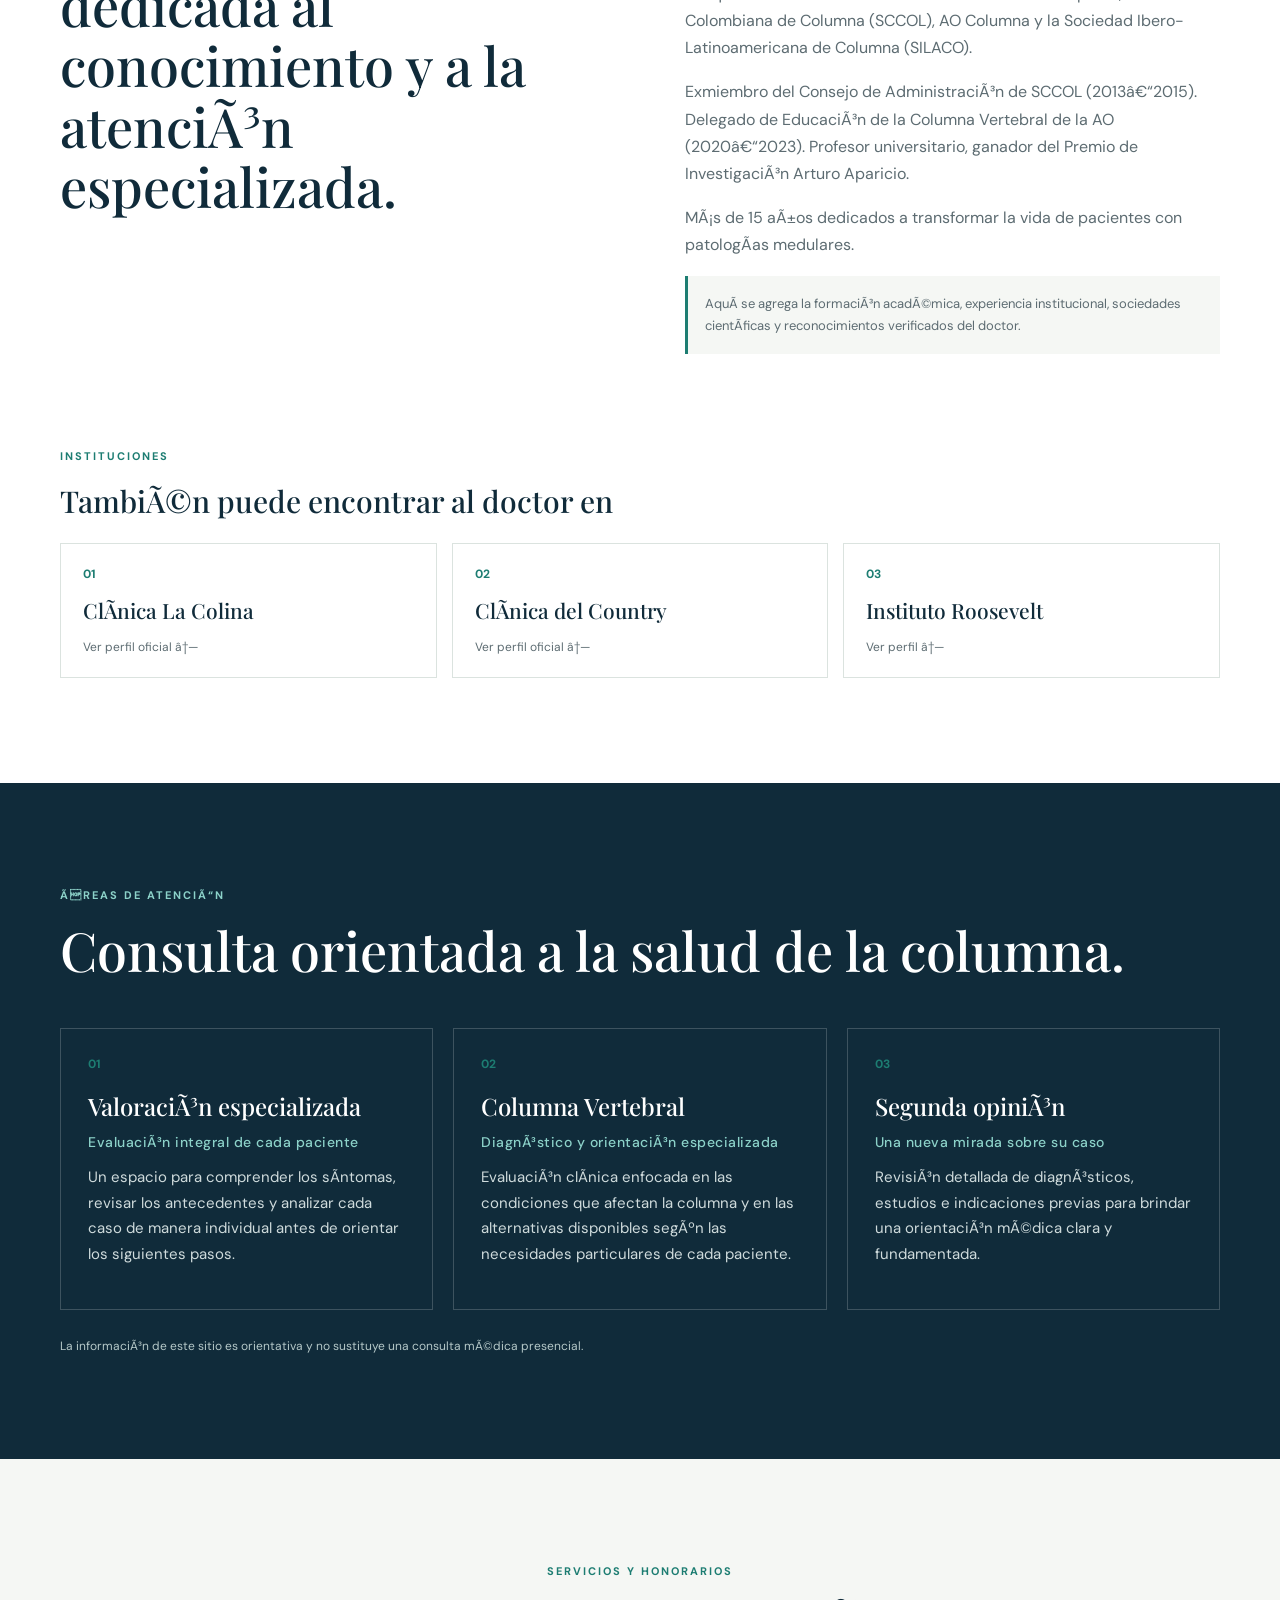
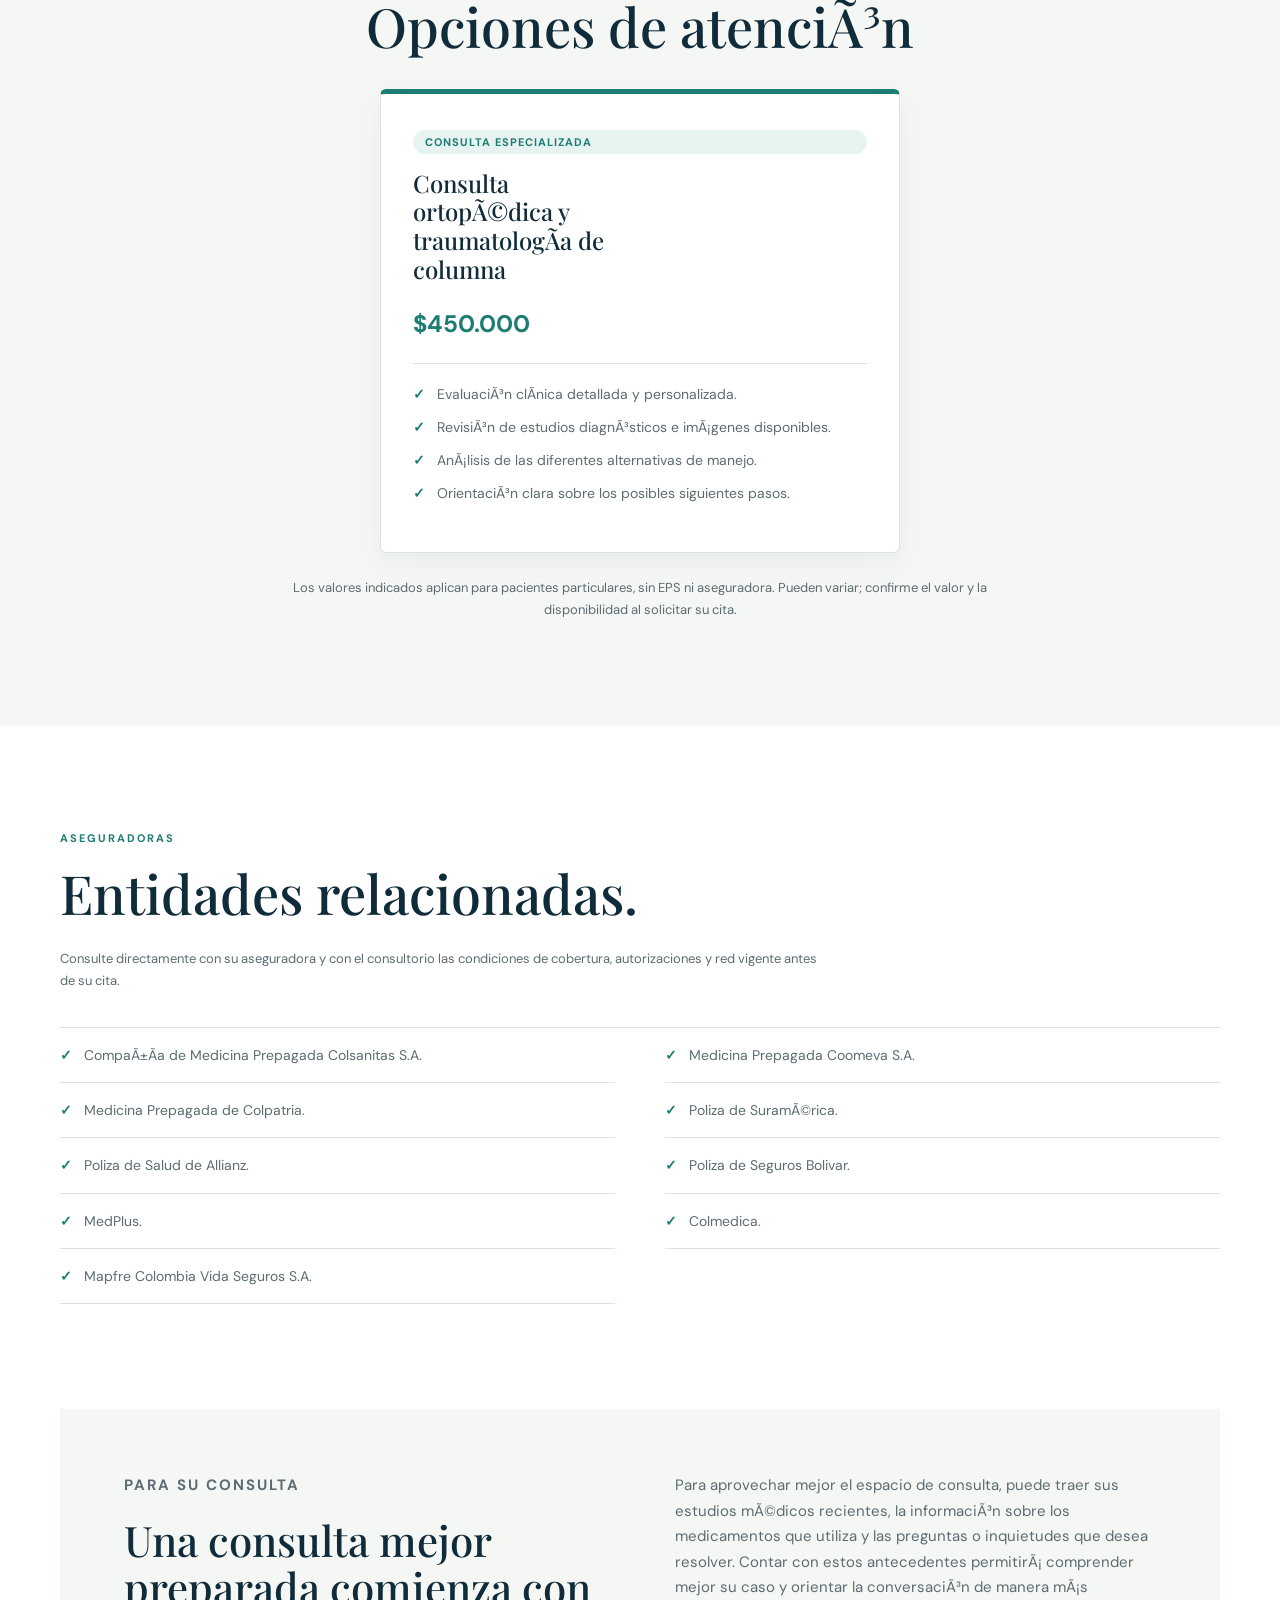
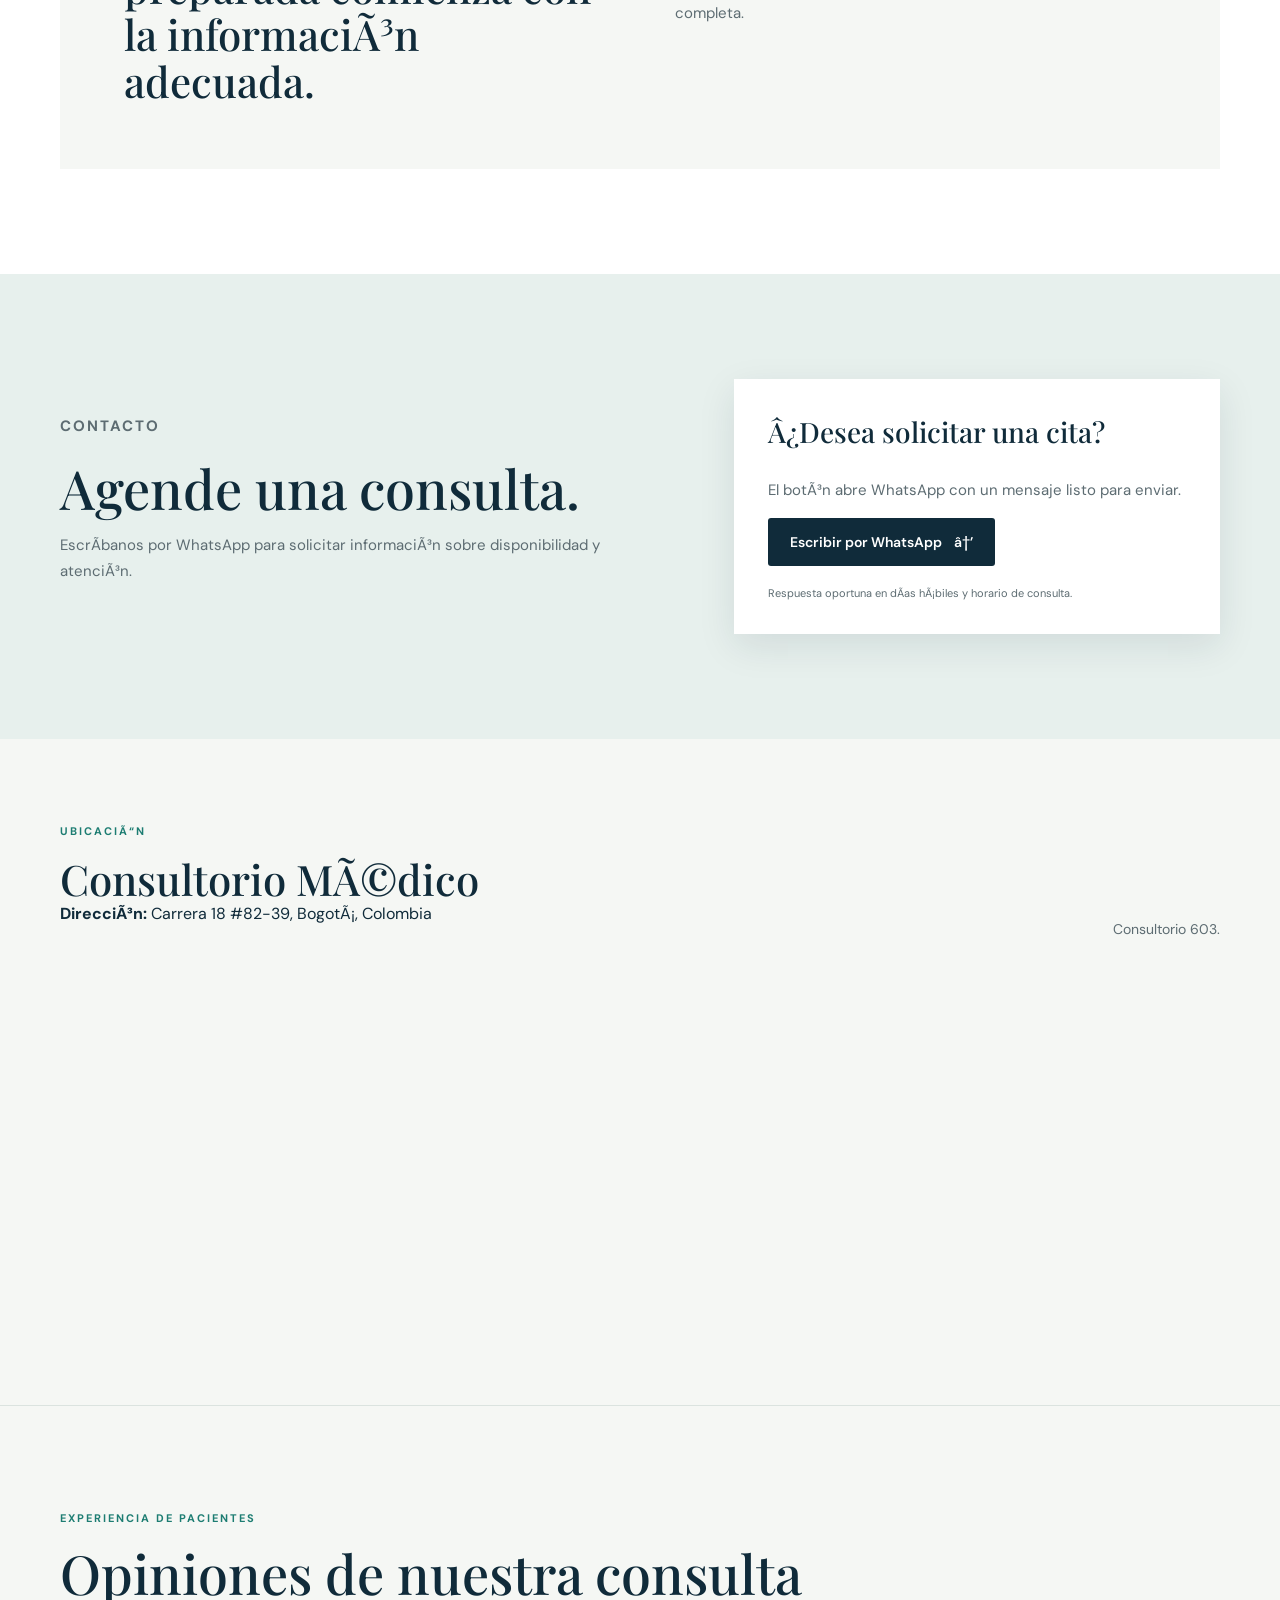
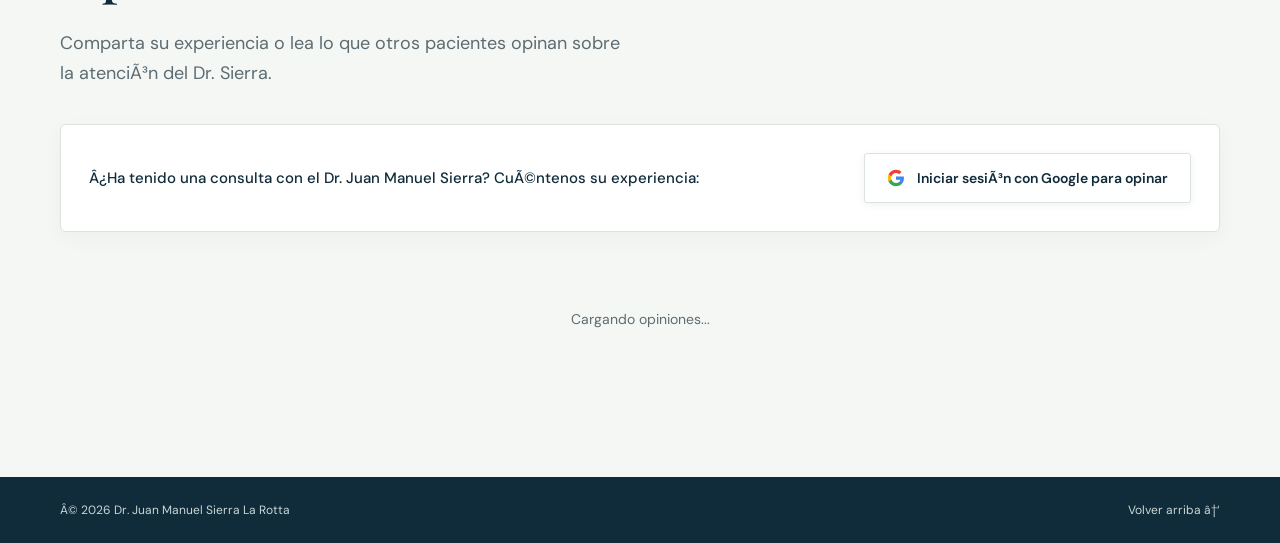
==== commit 120dcb03: "Fix: Ahora si quedo la propiedad jaj" ====
--- a/index.html
+++ b/index.html
@@ -23,7 +23,7 @@
     href="https://fonts.googleapis.com/css2?family=DM+Sans:wght@400;500;600;700&family=Playfair+Display:wght@500;600;700&display=swap"
     rel="stylesheet" />
   <link rel="stylesheet" href="styles.css" />
-  google-site-verification: google65e732978e588943.html
+  <meta name="google-site-verification" content="m7zWb8lciCkG79n_0KlInwlGbLQmPK7-HpNcXYkNJ9A" />
 </head>
 
 <body>
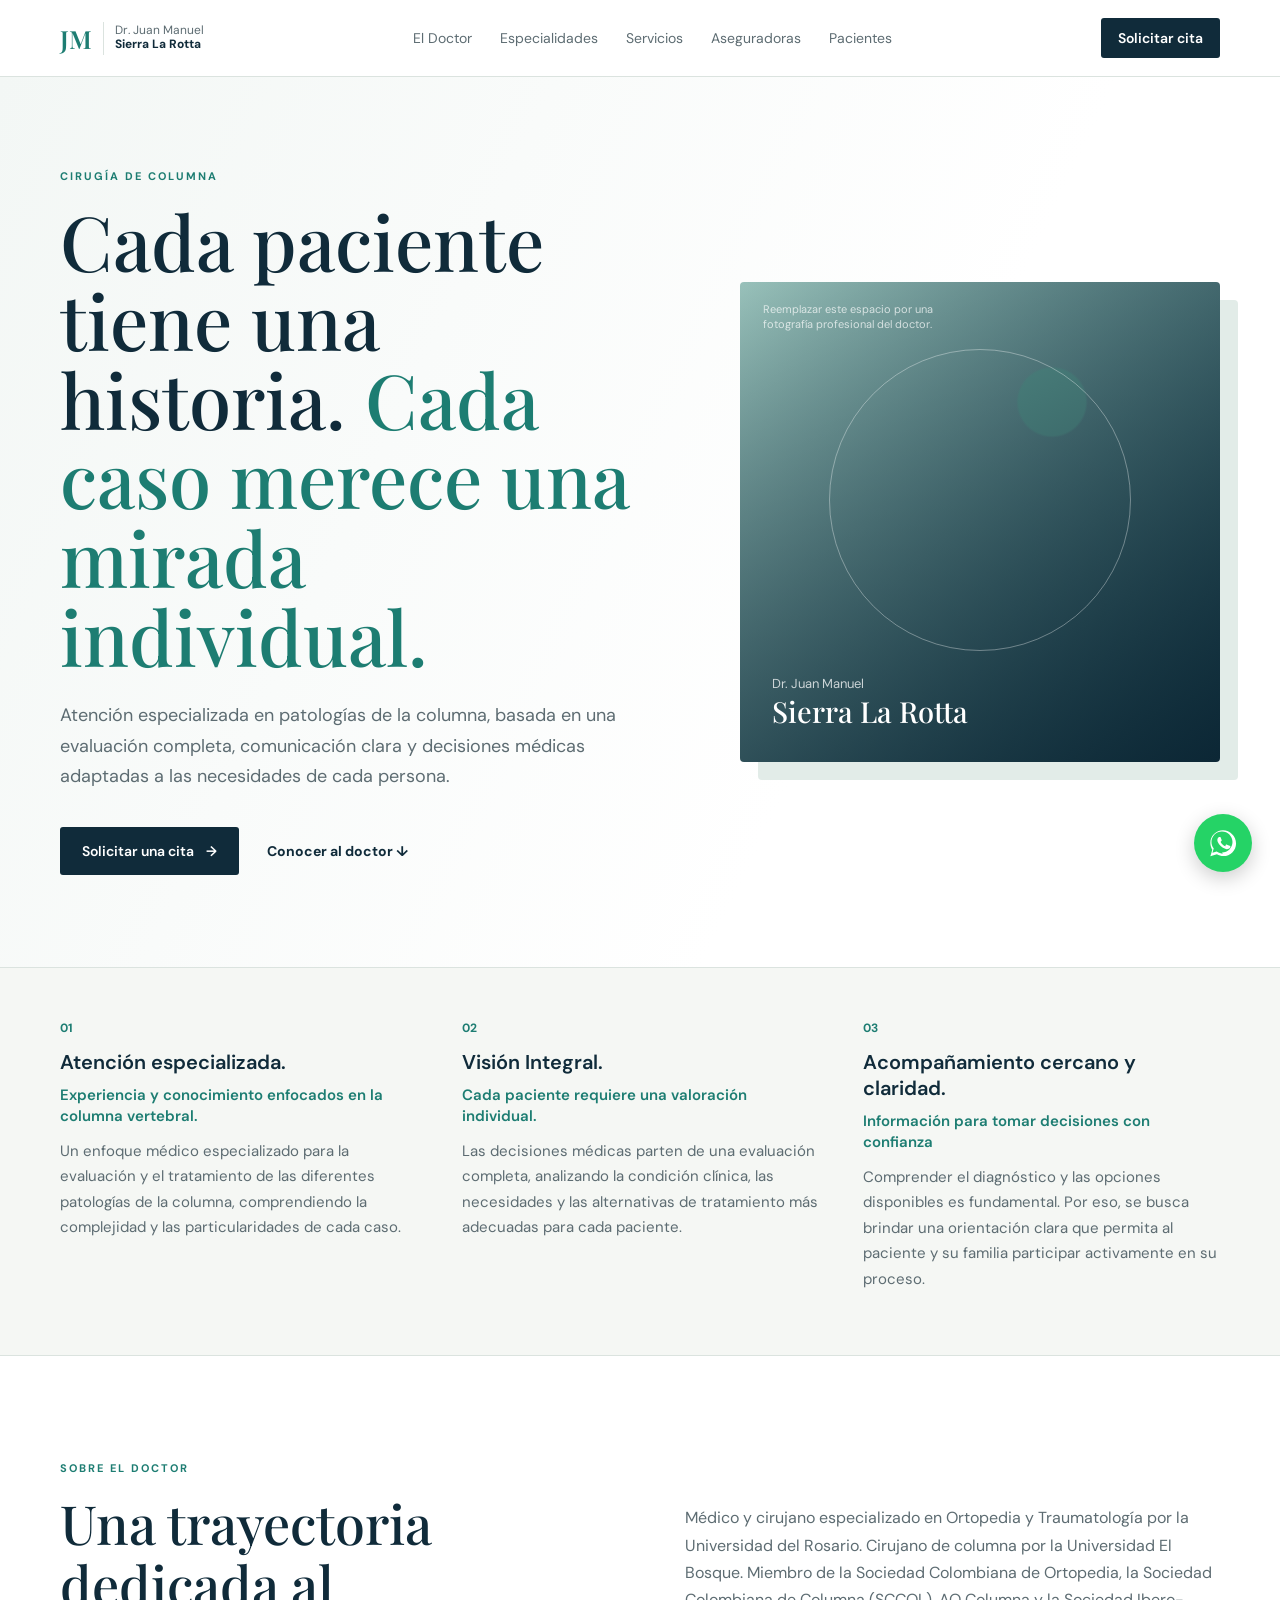
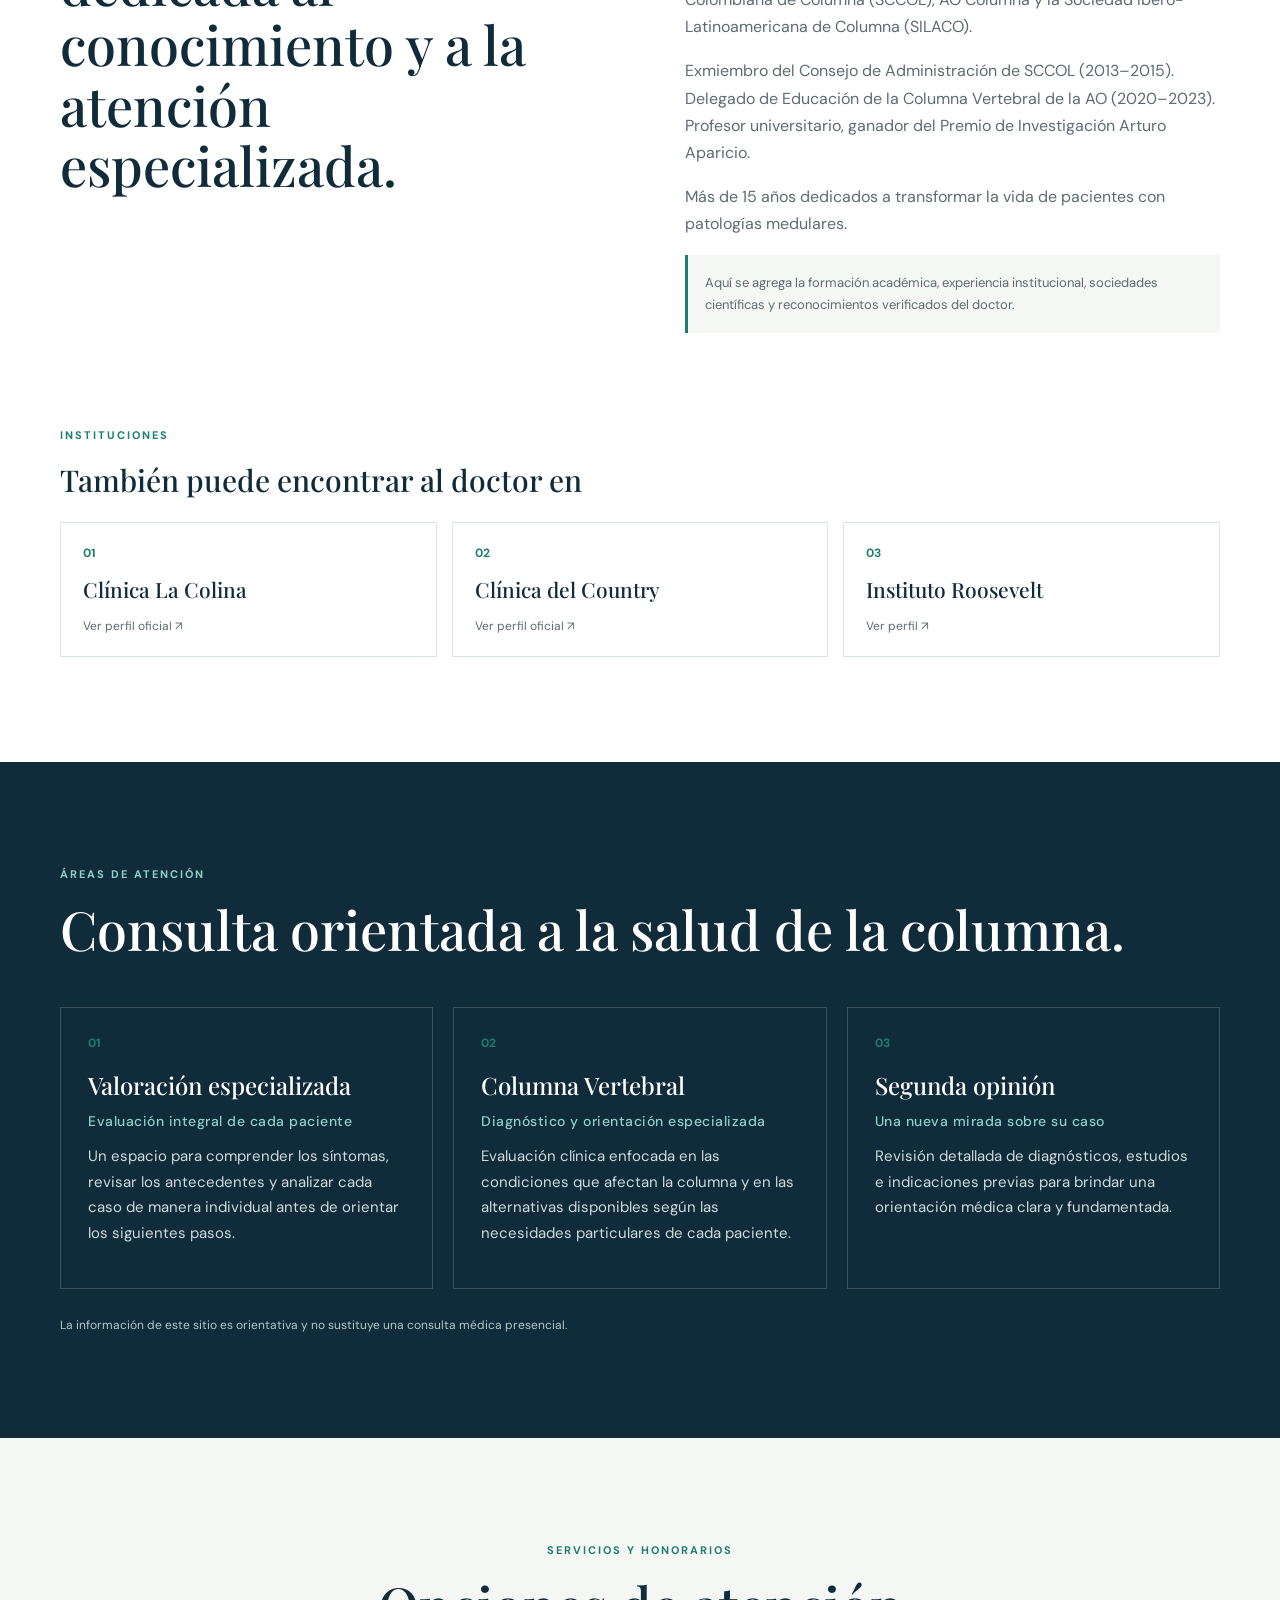
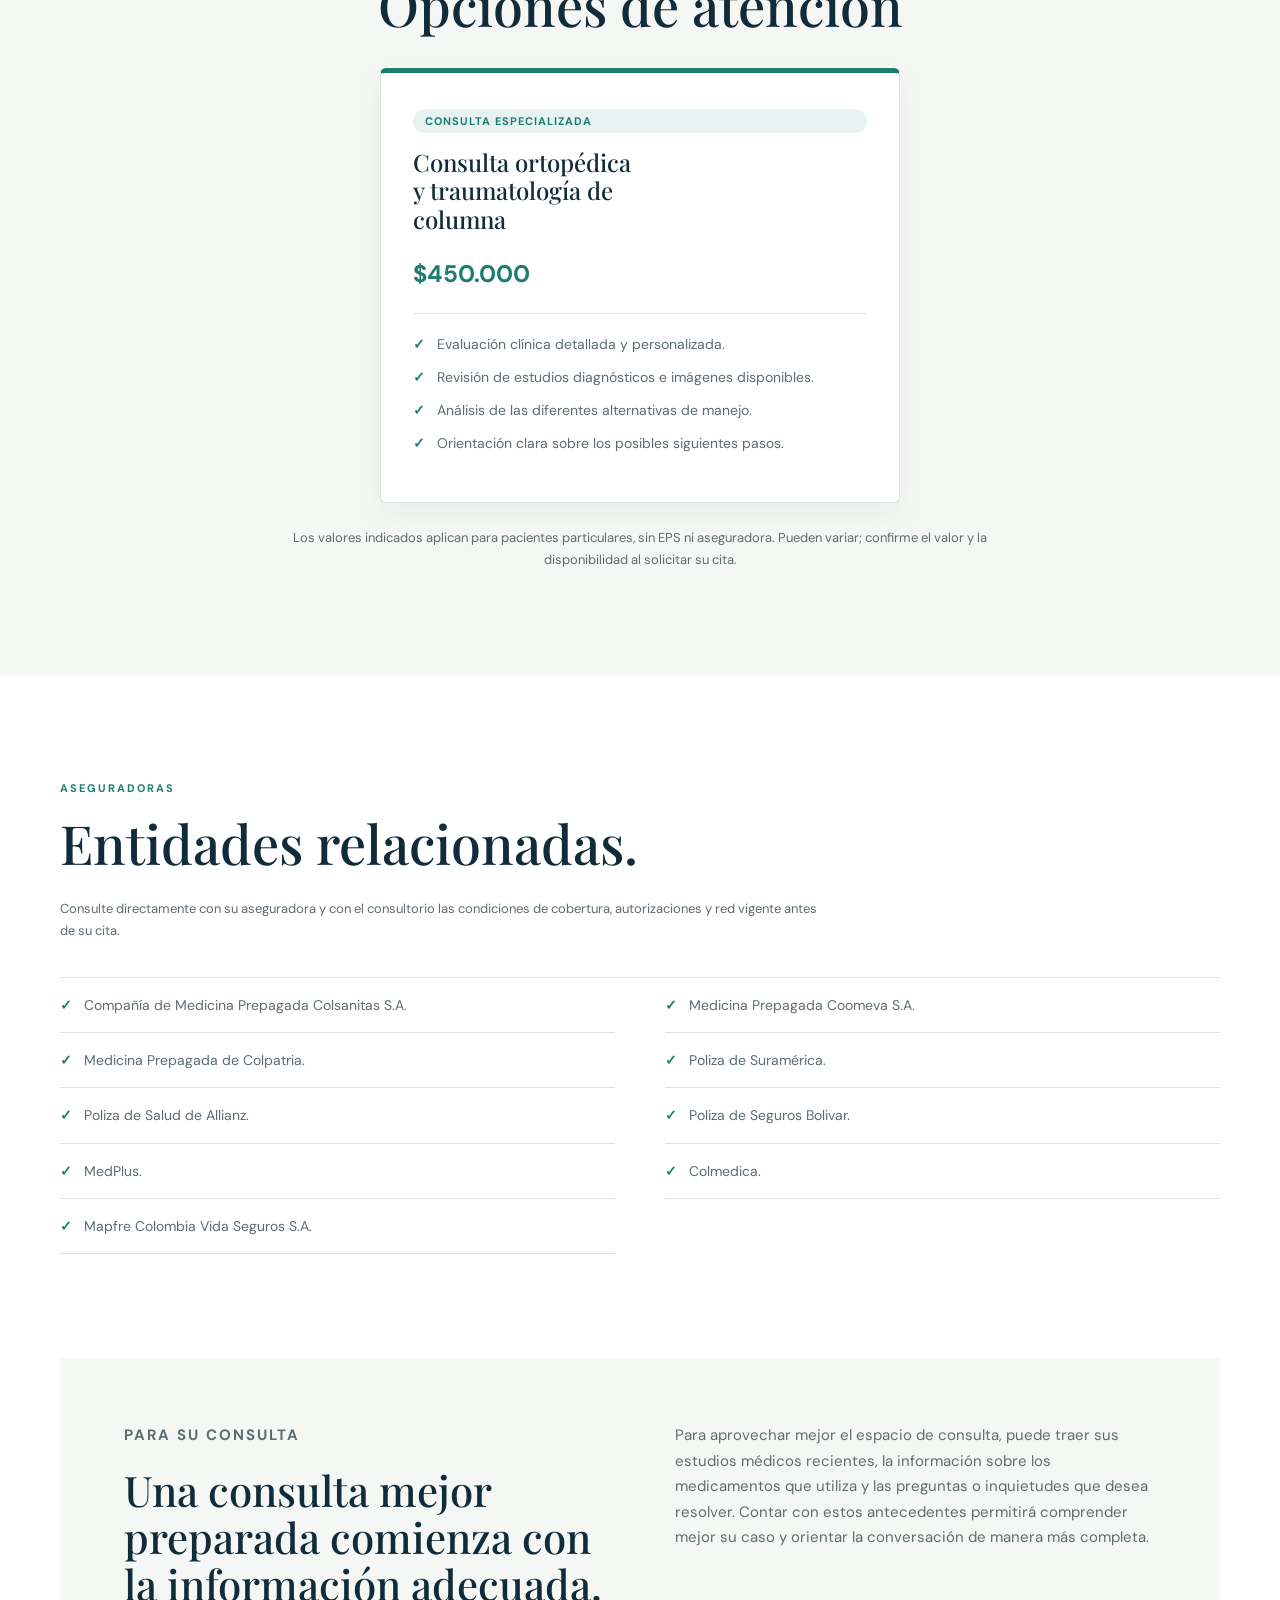
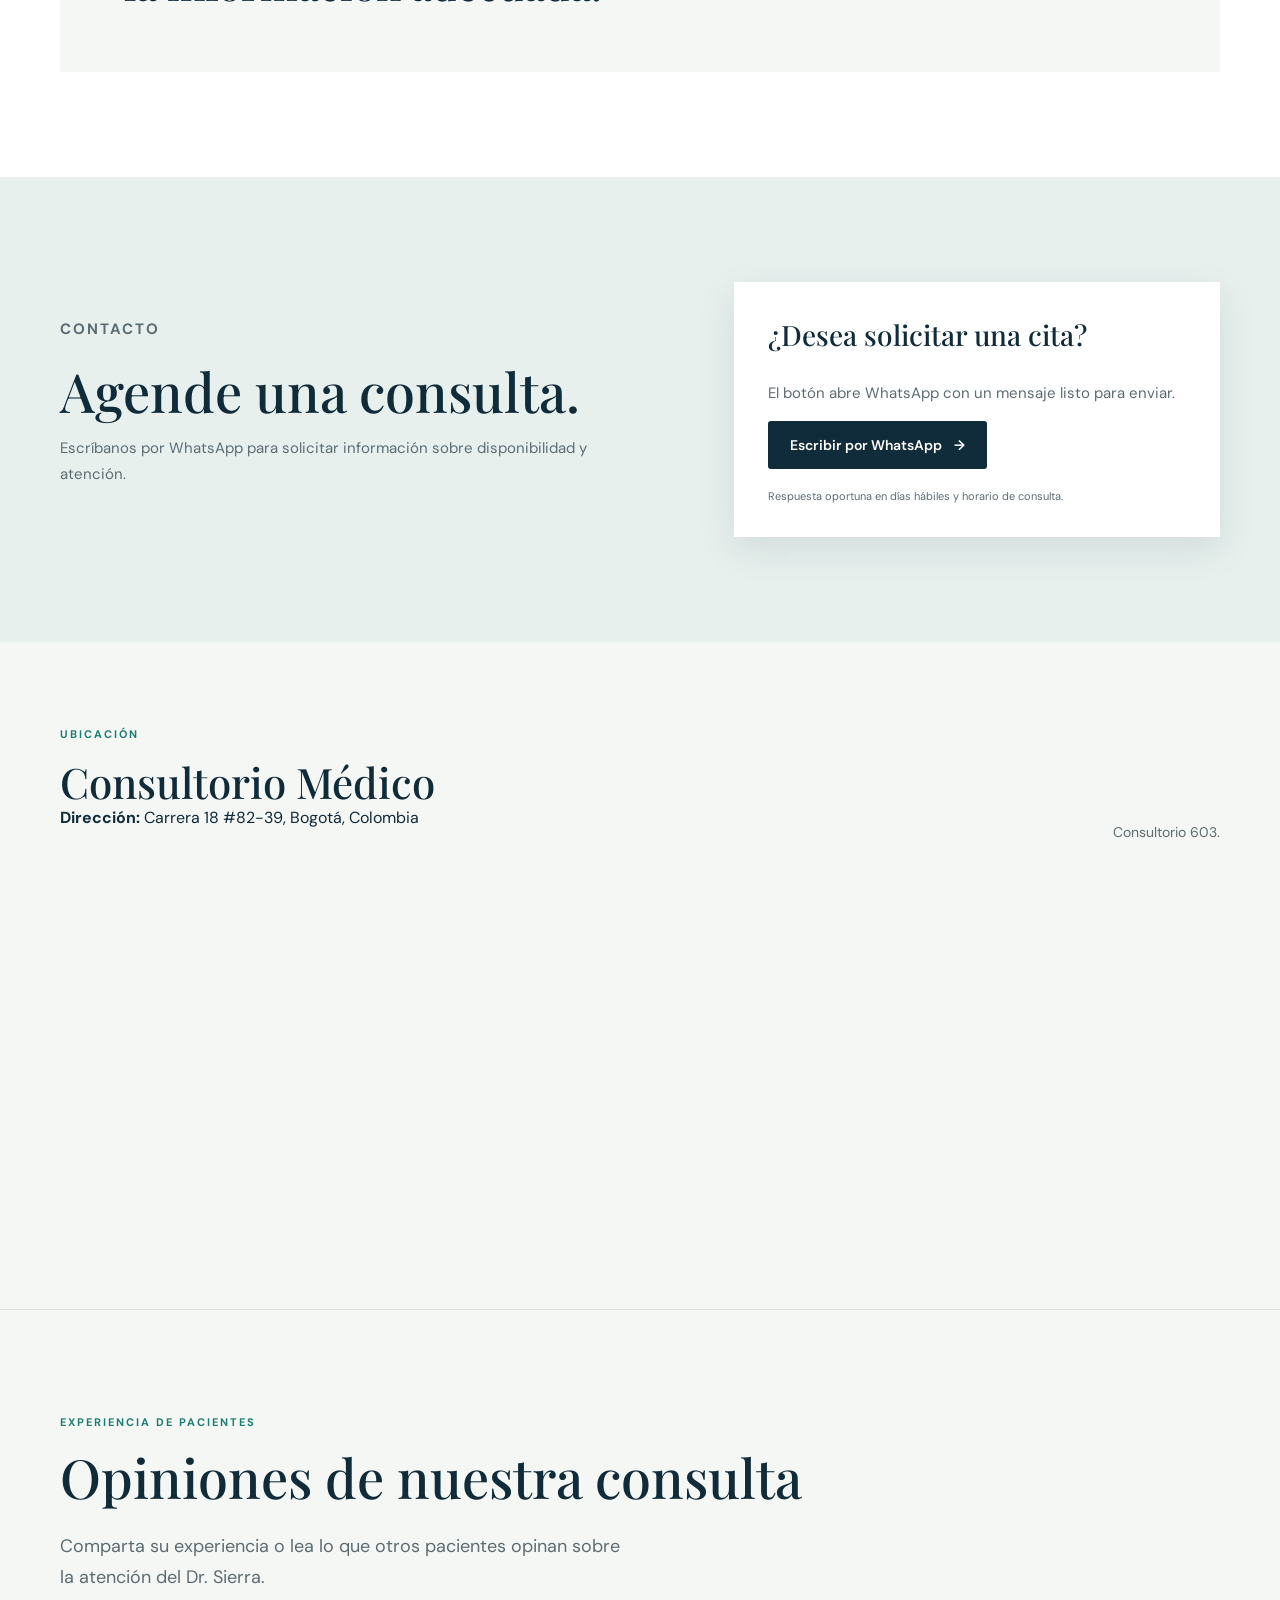
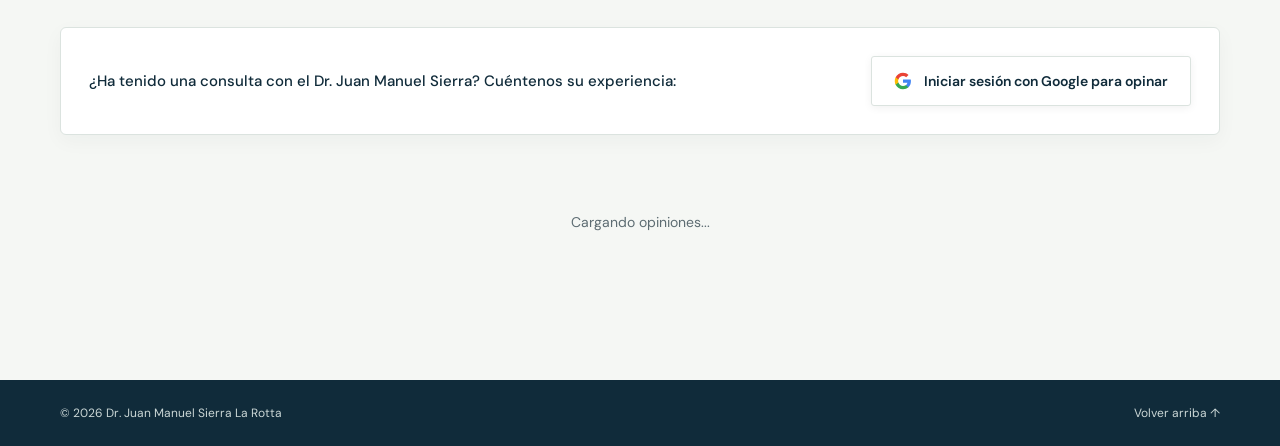
==== commit a357fe9b: "Fix: Arreglado el errro del UTF" ====
--- a/index.html
+++ b/index.html
@@ -2,7 +2,8 @@
 <html lang="es">
 
 <head>
-  meta charset="UTF-8" />
+  <meta charset="UTF-8" />
+
   <meta name="viewport" content="width=device-width, initial-scale=1.0" />
   <title>Dr. Juan Manuel Sierra La Rotta | Cirujano de Columna Bogotá</title>
   <meta name="description"
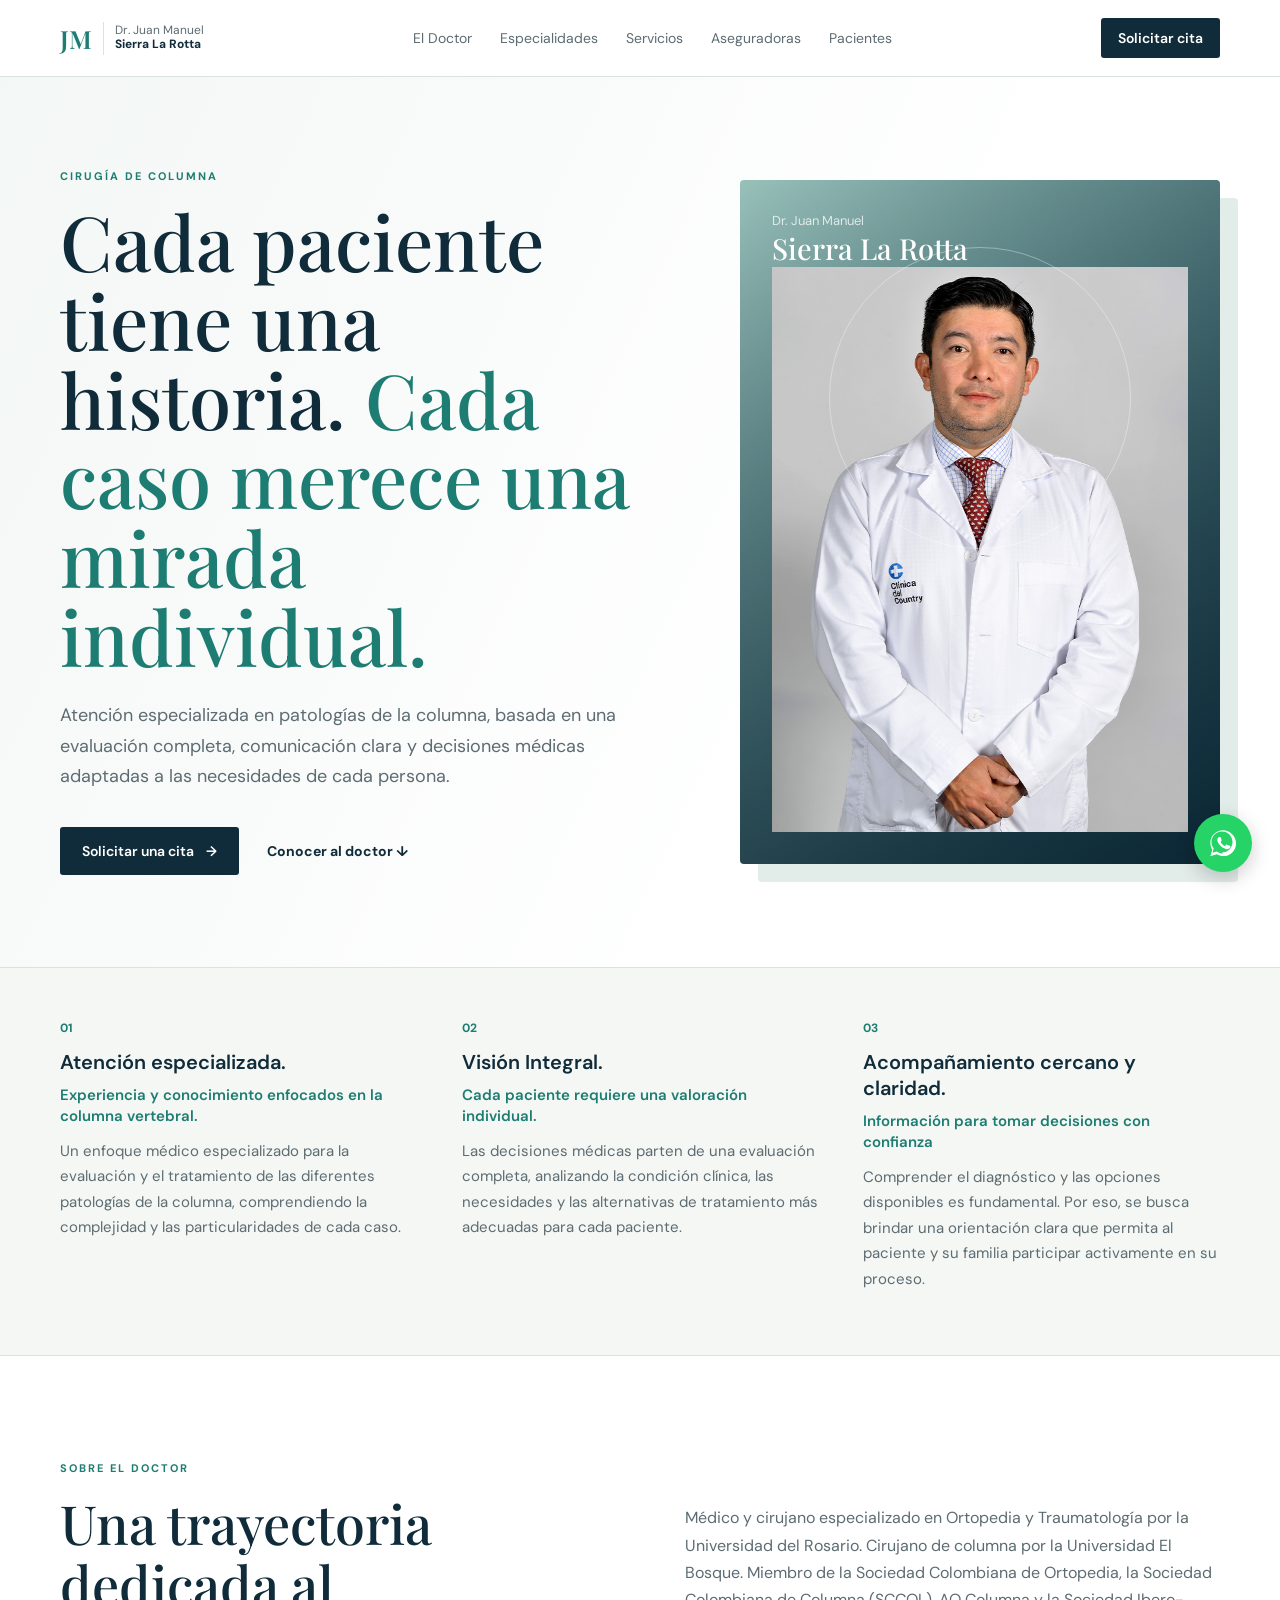
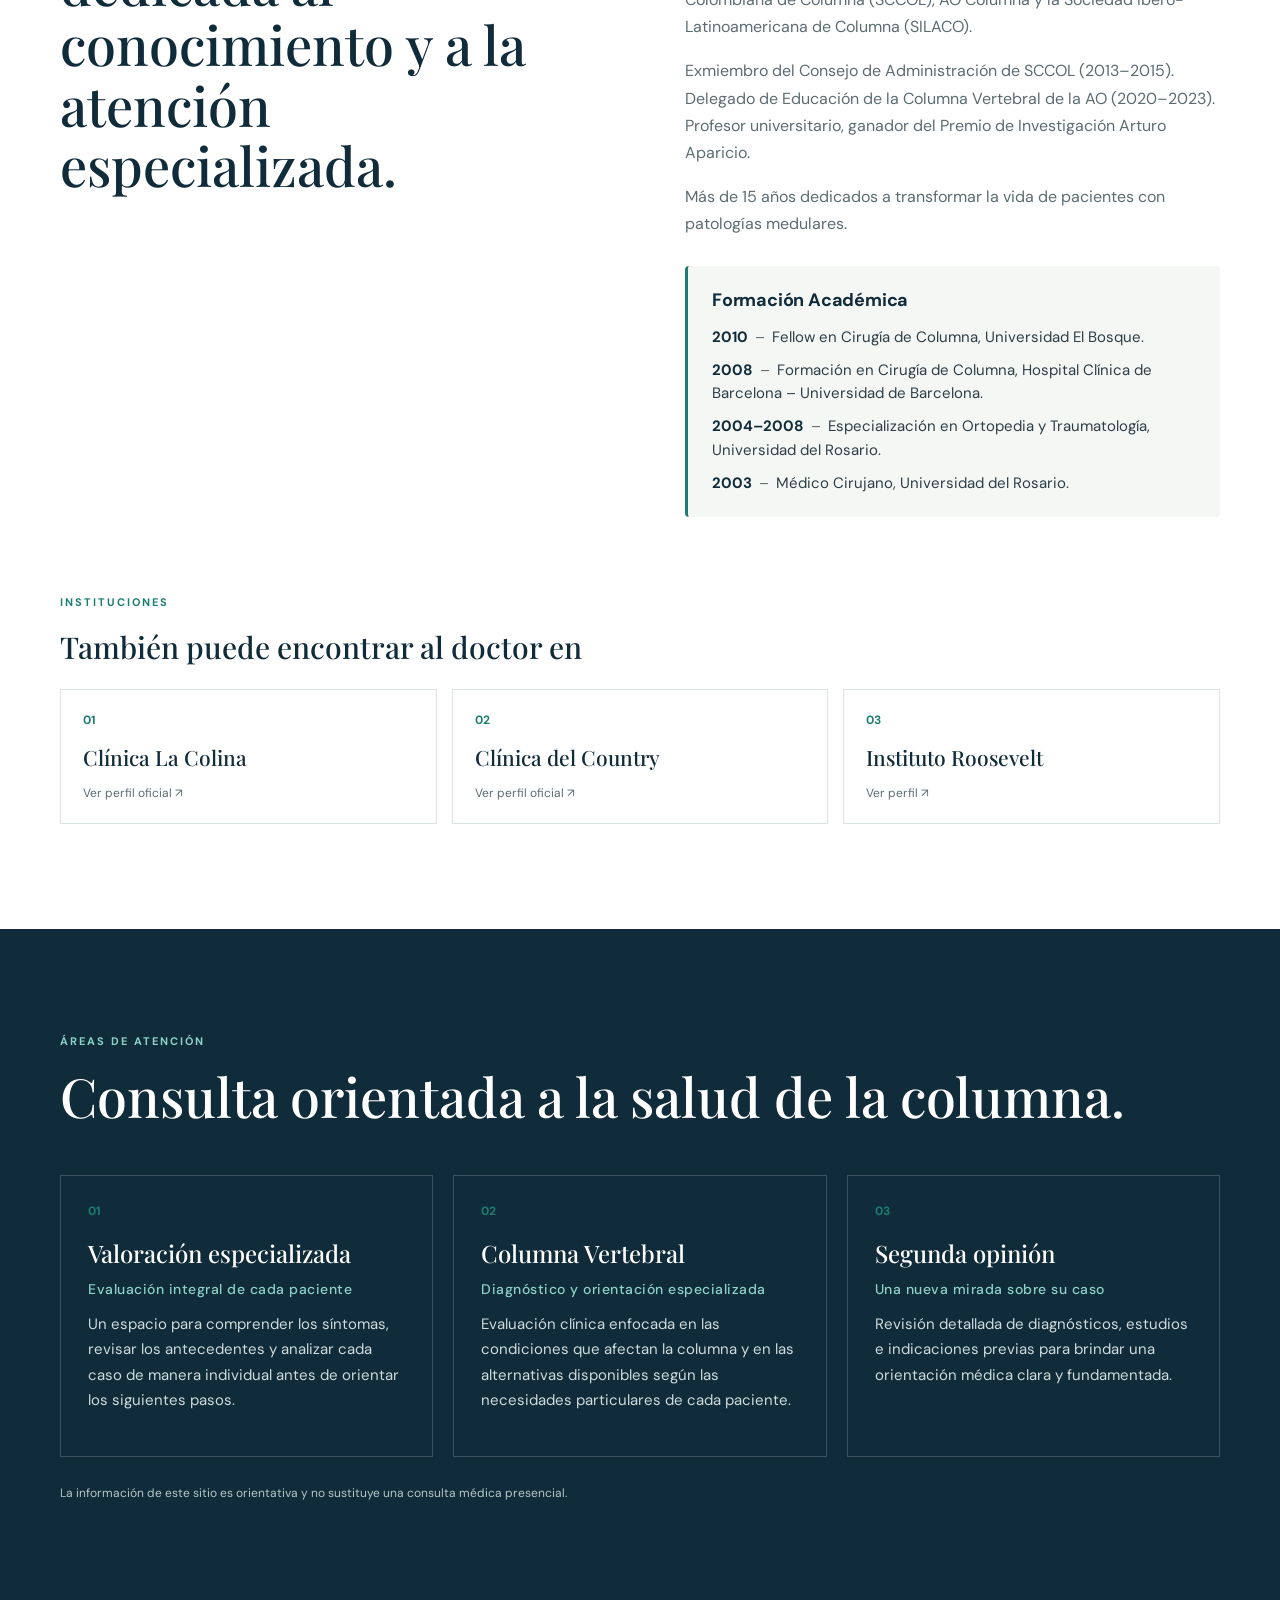
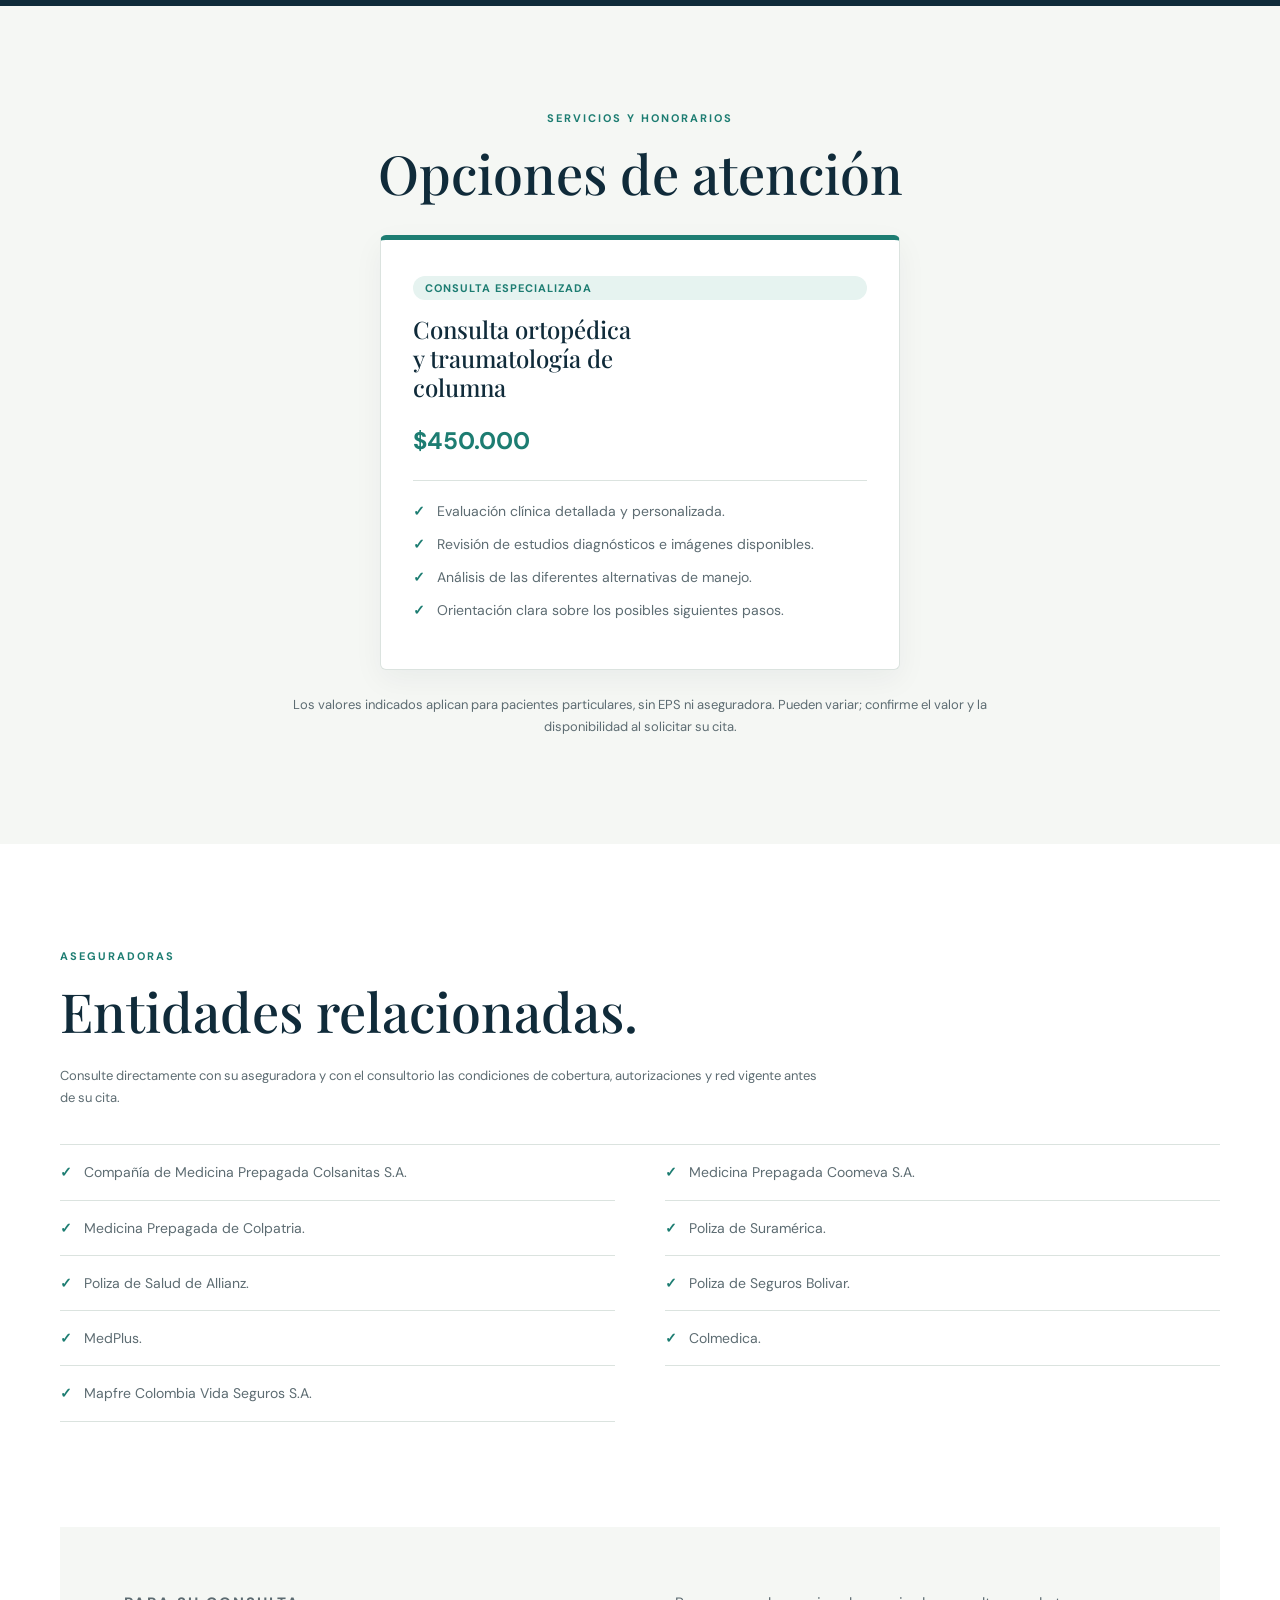
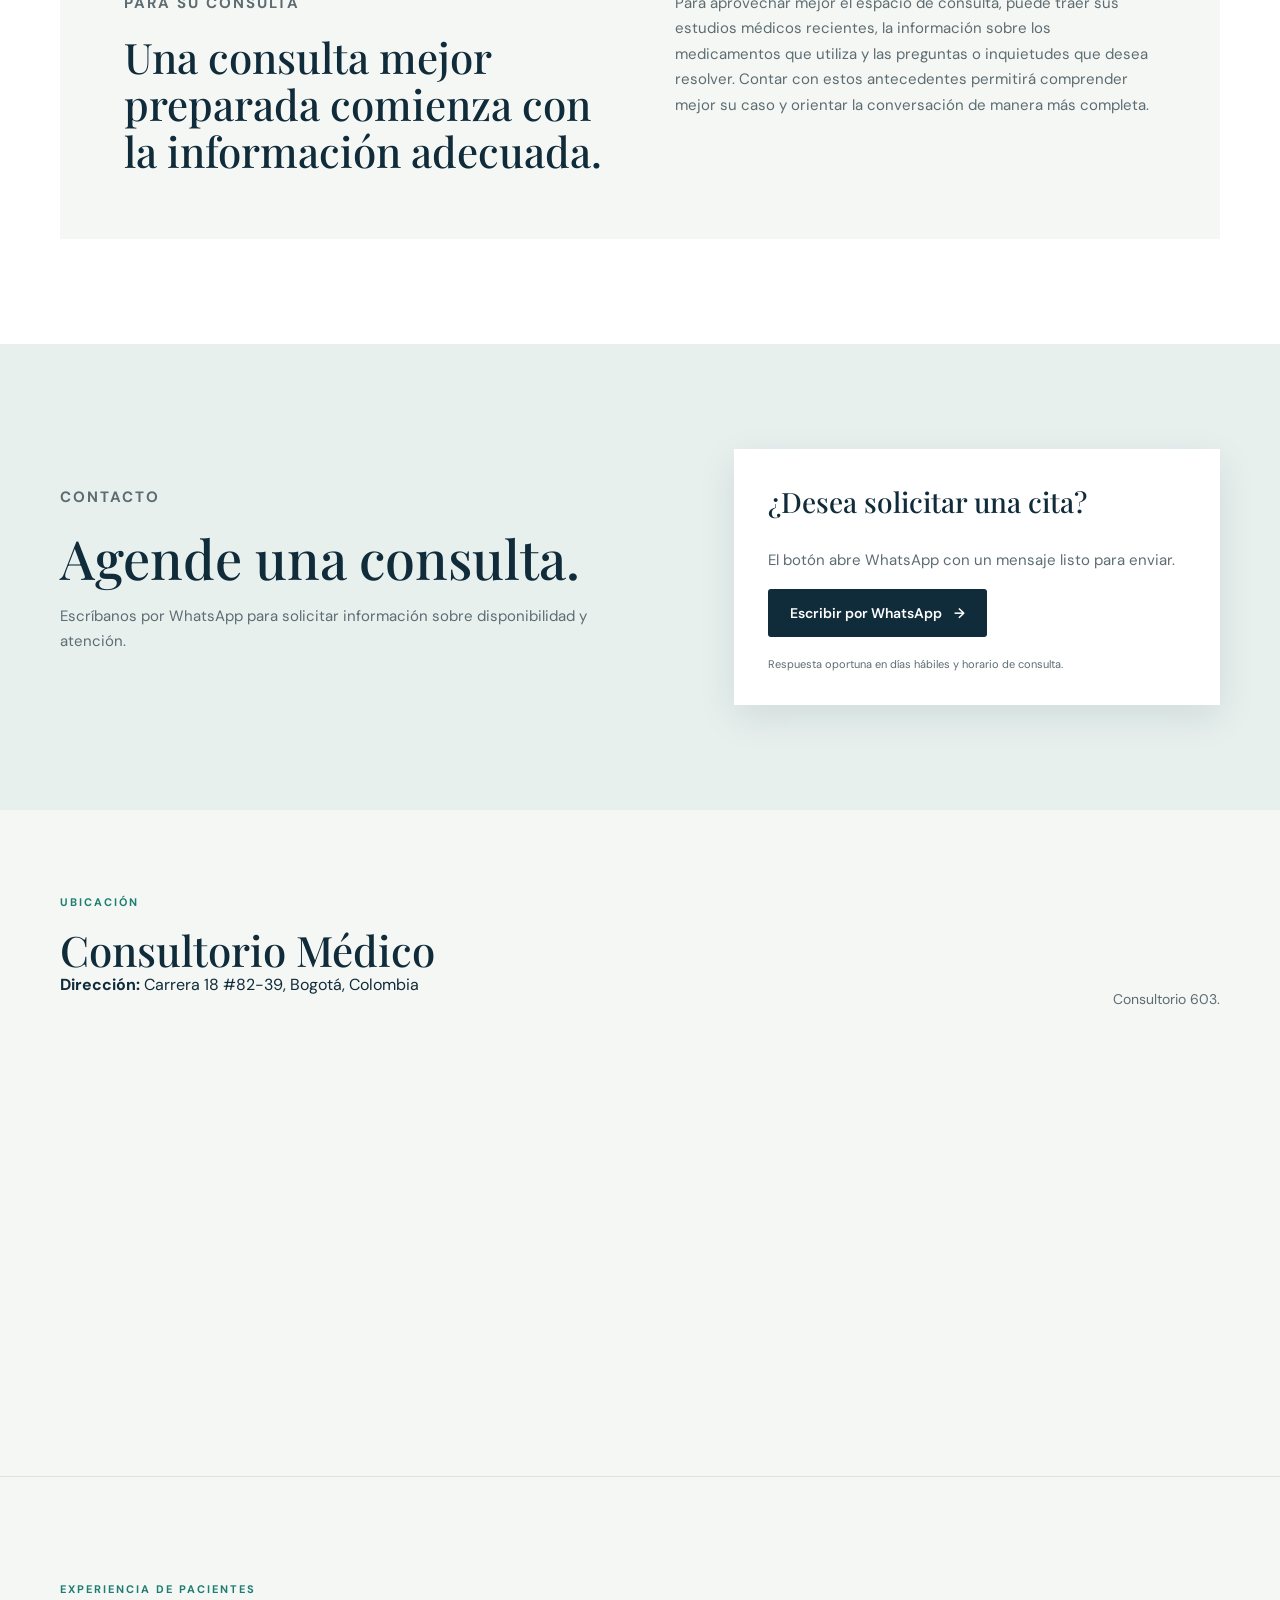
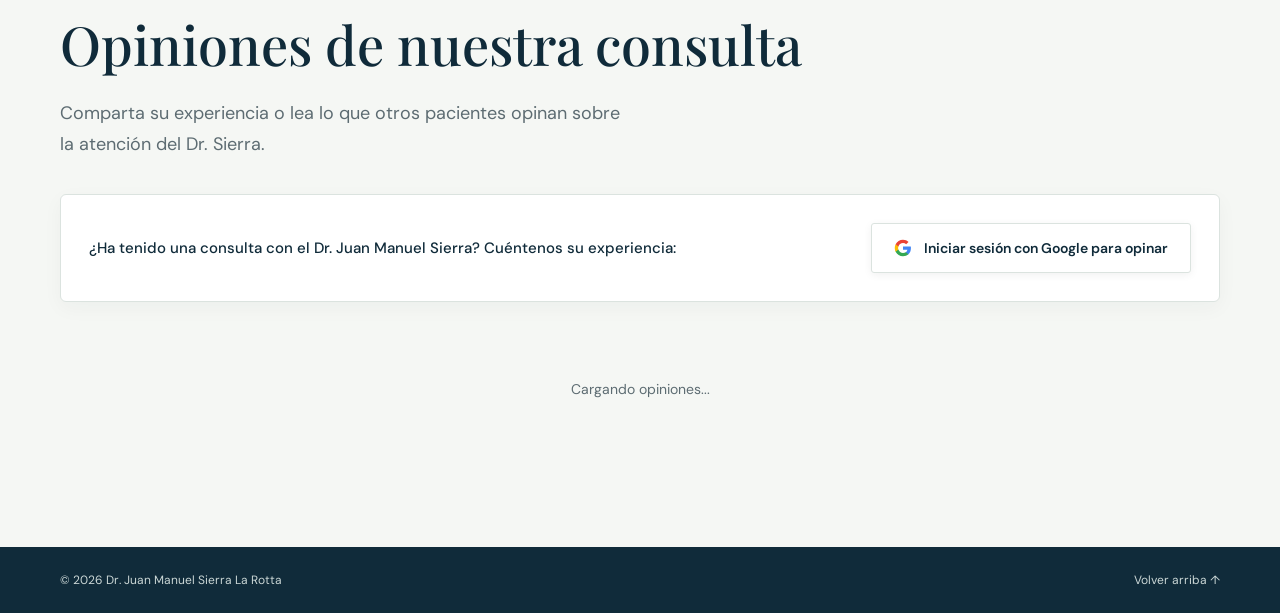
==== commit c108632c: "Actualizacion: Se agrego la foto del doctor, se añadio una mejora al momento de compartir el link" ====
--- a/index.html
+++ b/index.html
@@ -12,11 +12,22 @@
   <!-- Permiso explícito para que Google lo indexe -->
   <meta name="robots" content="index, follow" />
   <link rel="canonical" href="https://juan-manuel-sierra.vercel.app/" />
-  <!-- Tarjeta para cuando se comparte por WhatsApp y Redes Sociales -->
+  <!-- Tarjeta para cuando se comparte por WhatsApp y Redes Sociales (Open Graph) -->
   <meta property="og:type" content="website" />
-  <meta property="og:title" content="Dr. Juan Manuel Sierra La Rotta | Cirujano de Columna" />
-  <meta property="og:description" content="Atención médica especializada en patologías de columna en Bogotá." />
   <meta property="og:url" content="https://juan-manuel-sierra.vercel.app/" />
+  <meta property="og:title" content="Dr. Juan Manuel Sierra La Rotta | Cirujano de Columna Bogotá" />
+  <meta property="og:description"
+    content="Especialista en patologías de la columna vertebral y ortopedia. Consulta particular en Bogotá." />
+  <meta property="og:image" content="https://juan-manuel-sierra.vercel.app/images/JuanManuelSierra.jpg" />
+  <meta property="og:image:alt" content="Dr. Juan Manuel Sierra La Rotta" />
+
+  <!-- Tarjeta para Twitter / X / Discord (Vista enriquecida) -->
+  <meta name="twitter:card" content="summary_large_image" />
+  <meta name="twitter:title" content="Dr. Juan Manuel Sierra La Rotta | Cirujano de Columna" />
+  <meta name="twitter:description"
+    content="Especialista en patologías de la columna vertebral y ortopedia en Bogotá." />
+  <meta name="twitter:image" content="https://juan-manuel-sierra.vercel.app/images/JuanManuelSierra.jpg" />
+
 
   <link rel="preconnect" href="https://fonts.googleapis.com" />
   <link rel="preconnect" href="https://fonts.gstatic.com" crossorigin />
@@ -63,7 +74,7 @@
         </div>
         <div class="portrait" role="img" aria-label="Espacio reservado para la fotografía profesional del doctor">
           <div class="portrait-copy"><span>Dr. Juan Manuel</span><strong>Sierra La Rotta</strong></div>
-          <p>Reemplazar este espacio por una fotografía profesional del doctor.</p>
+          <img src="images/JuanManuelSierra.jpg" alt="Foto profesional del doctor">
         </div>
       </div>
     </section>
@@ -109,8 +120,35 @@
           <p>Exmiembro del Consejo de Administración de SCCOL (2013–2015). Delegado de Educación de la Columna Vertebral
             de la AO (2020–2023). Profesor universitario, ganador del Premio de Investigación Arturo Aparicio.</p>
           <p>Más de 15 años dedicados a transformar la vida de pacientes con patologías medulares.</p>
-          <p class="note">Aquí se agrega la formación académica, experiencia institucional, sociedades científicas y
-            reconocimientos verificados del doctor.</p>
+
+          <div class="academic-formation">
+            <h3 class="academic-title">Formación Académica</h3>
+            <ul class="academic-list">
+              <li>
+                <span class="academic-year">2010</span>
+                <span class="academic-sep">–</span>
+                <span class="academic-text">Fellow en Cirugía de Columna, Universidad El Bosque.</span>
+              </li>
+              <li>
+                <span class="academic-year">2008</span>
+                <span class="academic-sep">–</span>
+                <span class="academic-text">Formación en Cirugía de Columna, Hospital Clínica de Barcelona – Universidad
+                  de Barcelona.</span>
+              </li>
+              <li>
+                <span class="academic-year">2004–2008</span>
+                <span class="academic-sep">–</span>
+                <span class="academic-text">Especialización en Ortopedia y Traumatología, Universidad del
+                  Rosario.</span>
+              </li>
+              <li>
+                <span class="academic-year">2003</span>
+                <span class="academic-sep">–</span>
+
+                <span class="academic-text">Médico Cirujano, Universidad del Rosario.</span>
+              </li>
+            </ul>
+          </div>
         </div>
       </div>
       <div class="container institutions">
--- a/styles.css
+++ b/styles.css
@@ -299,6 +299,63 @@
   border-left: 3px solid var(--green);
   background: var(--light);
   font-size: 13px !important;
+}
+
+/* Formación Académica */
+.academic-formation {
+  margin-top: 28px;
+  padding: 22px 24px;
+  background: var(--light);
+  border-left: 3px solid var(--green);
+  border-radius: 4px;
+}
+
+.academic-title {
+  margin: 0 0 14px;
+  font-family: var(--sans);
+  font-size: 18px;
+  font-weight: 700;
+  color: var(--ink);
+  letter-spacing: -0.2px;
+}
+
+.academic-list {
+  list-style: none;
+  padding: 0;
+  margin: 0;
+  display: flex;
+  flex-direction: column;
+  gap: 10px;
+}
+
+.academic-list li {
+  font-size: 15px;
+  line-height: 1.55;
+  color: var(--ink);
+}
+
+.academic-year {
+  font-weight: 700;
+  color: var(--ink);
+}
+
+.academic-sep {
+  color: var(--muted);
+  margin: 0 3px;
+}
+
+.academic-text {
+  color: #2d3e47;
+}
+
+@media (max-width: 600px) {
+  .academic-formation {
+    padding: 18px 16px;
+  }
+
+  .academic-list li {
+    font-size: 14px;
+  }
 }
 
 /* Instituciones */
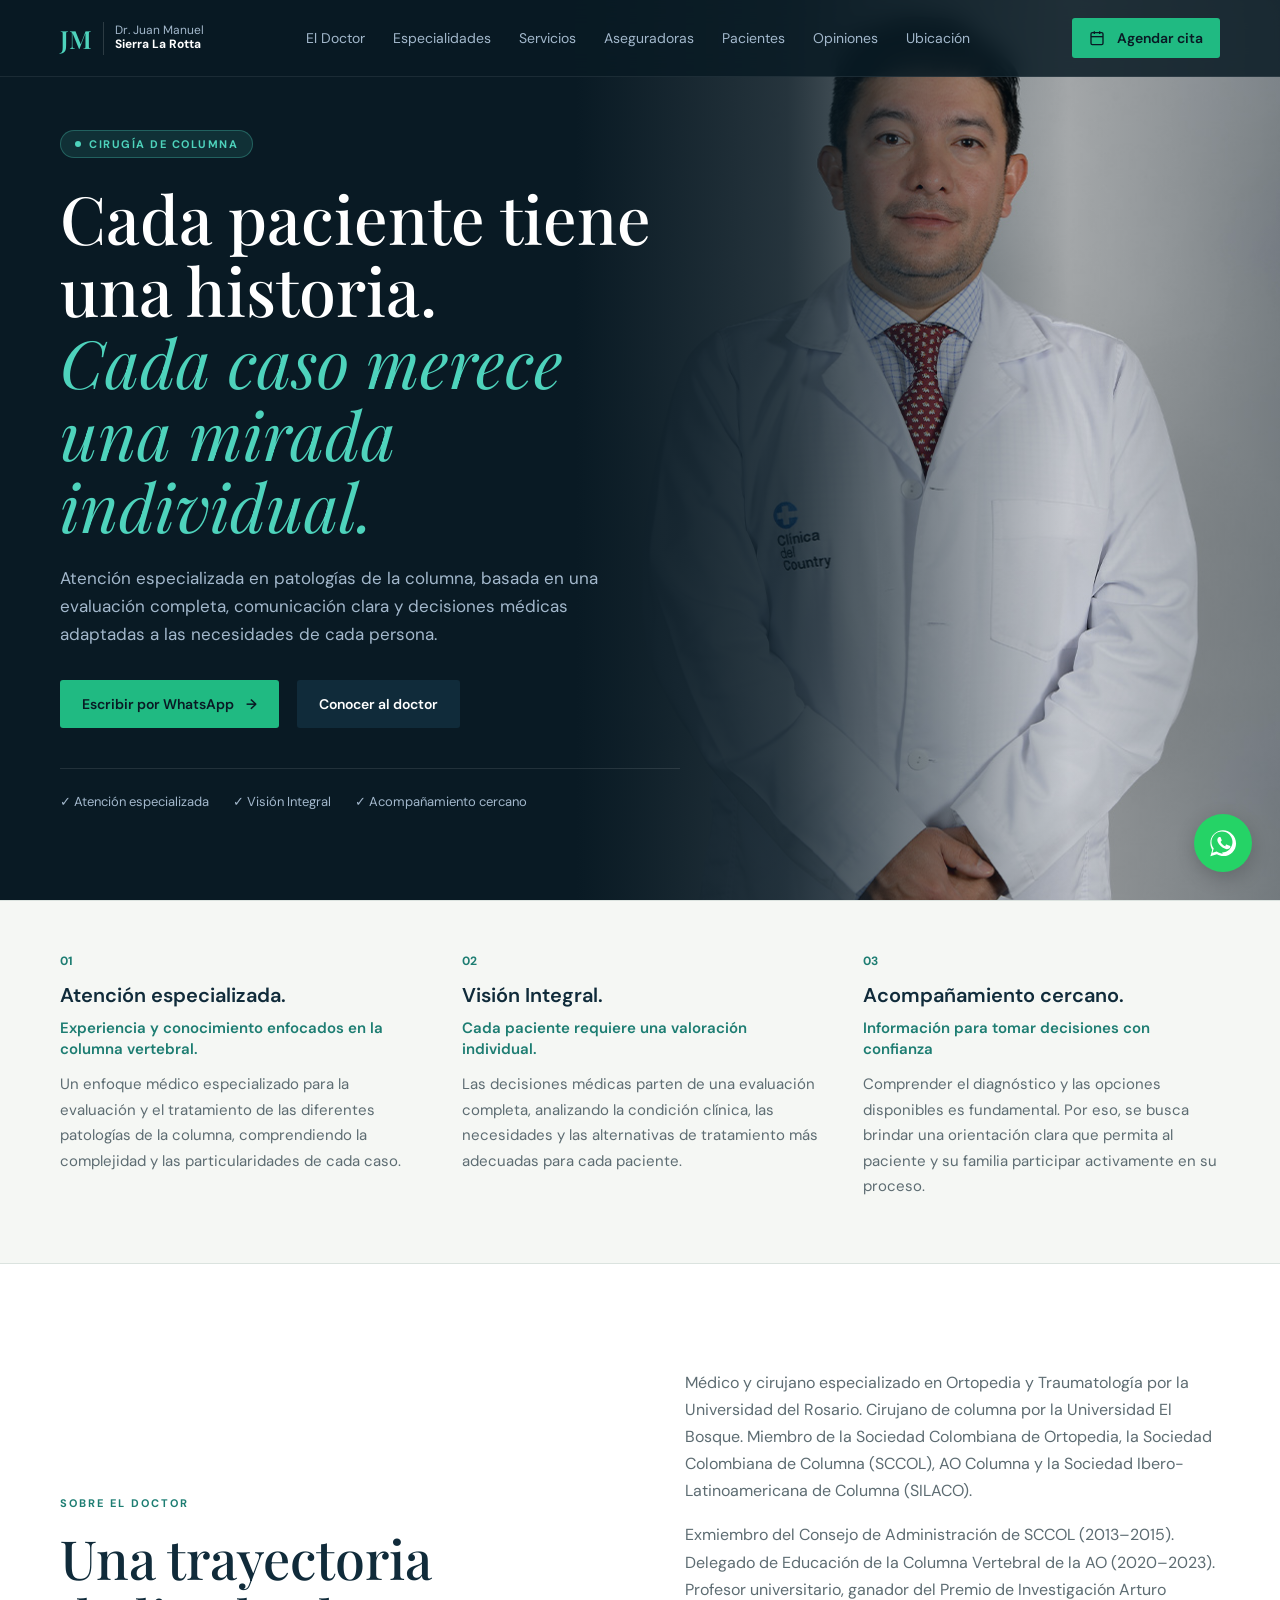
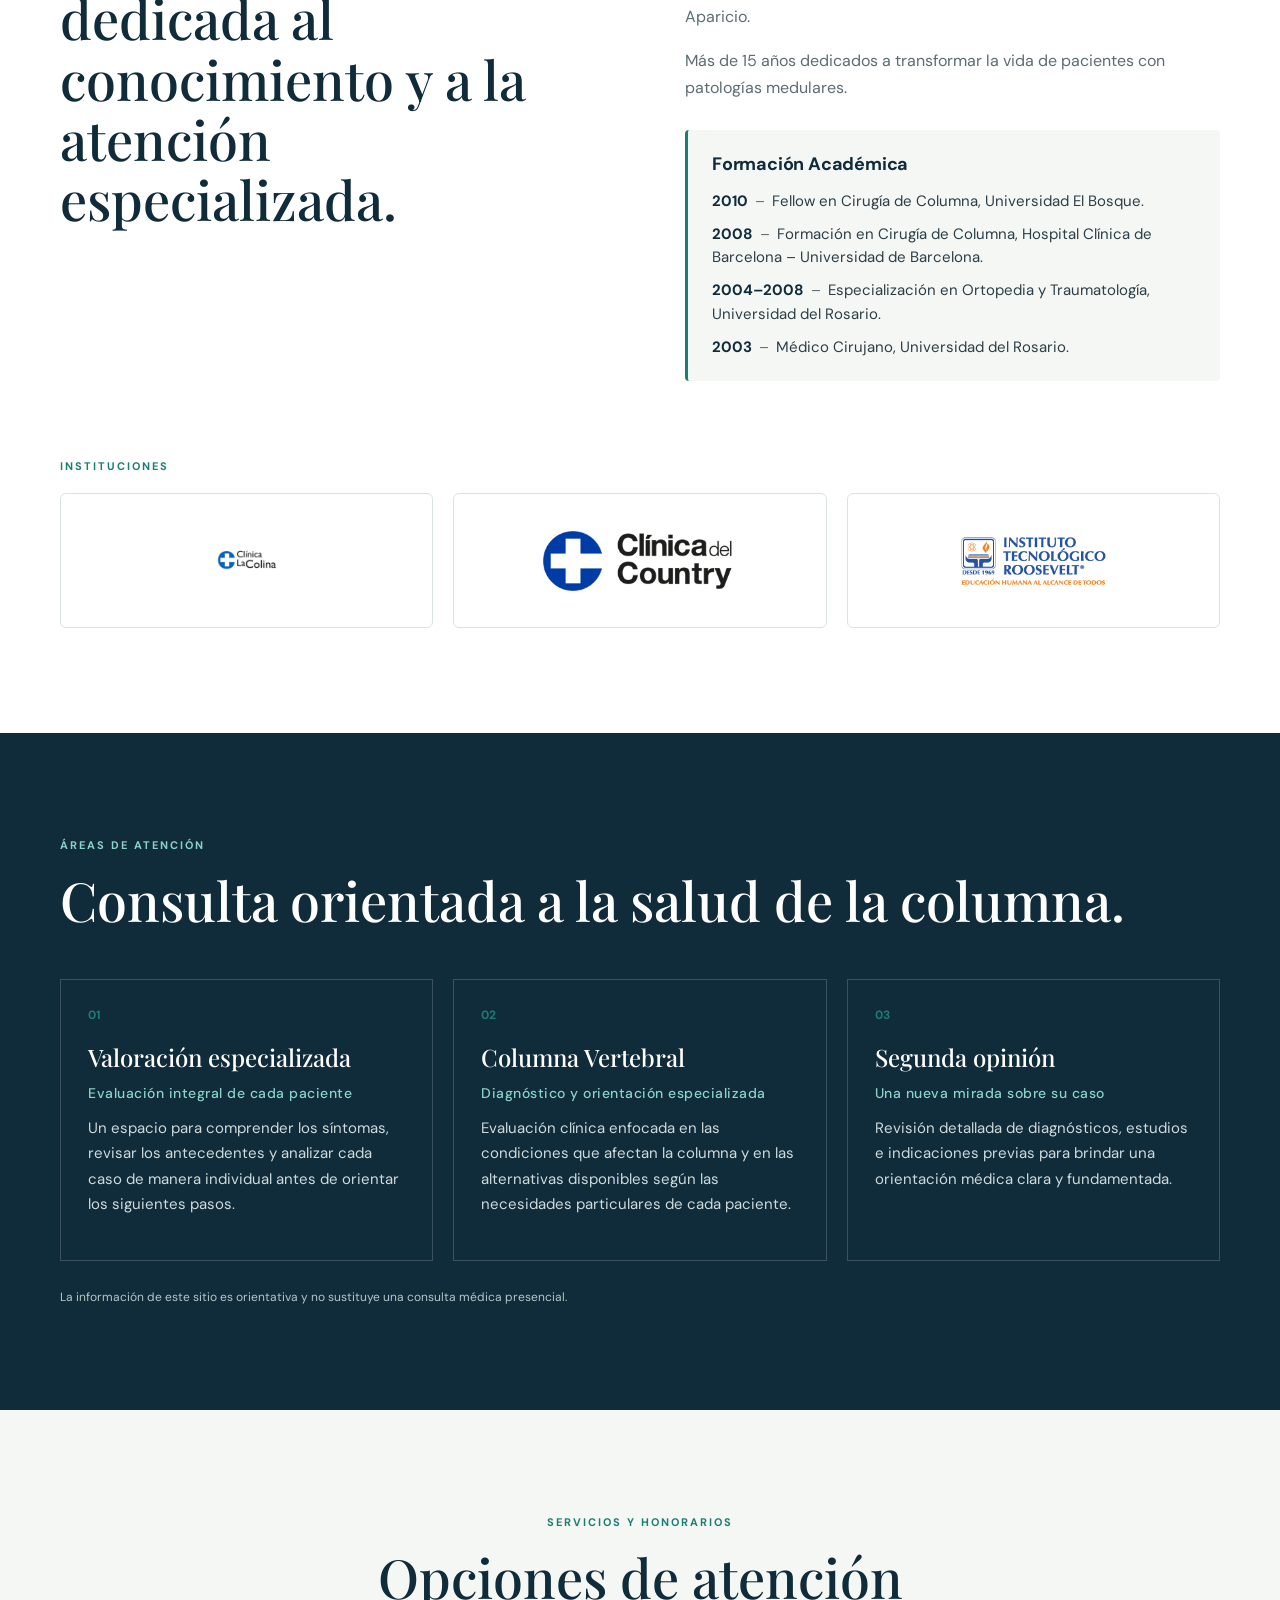
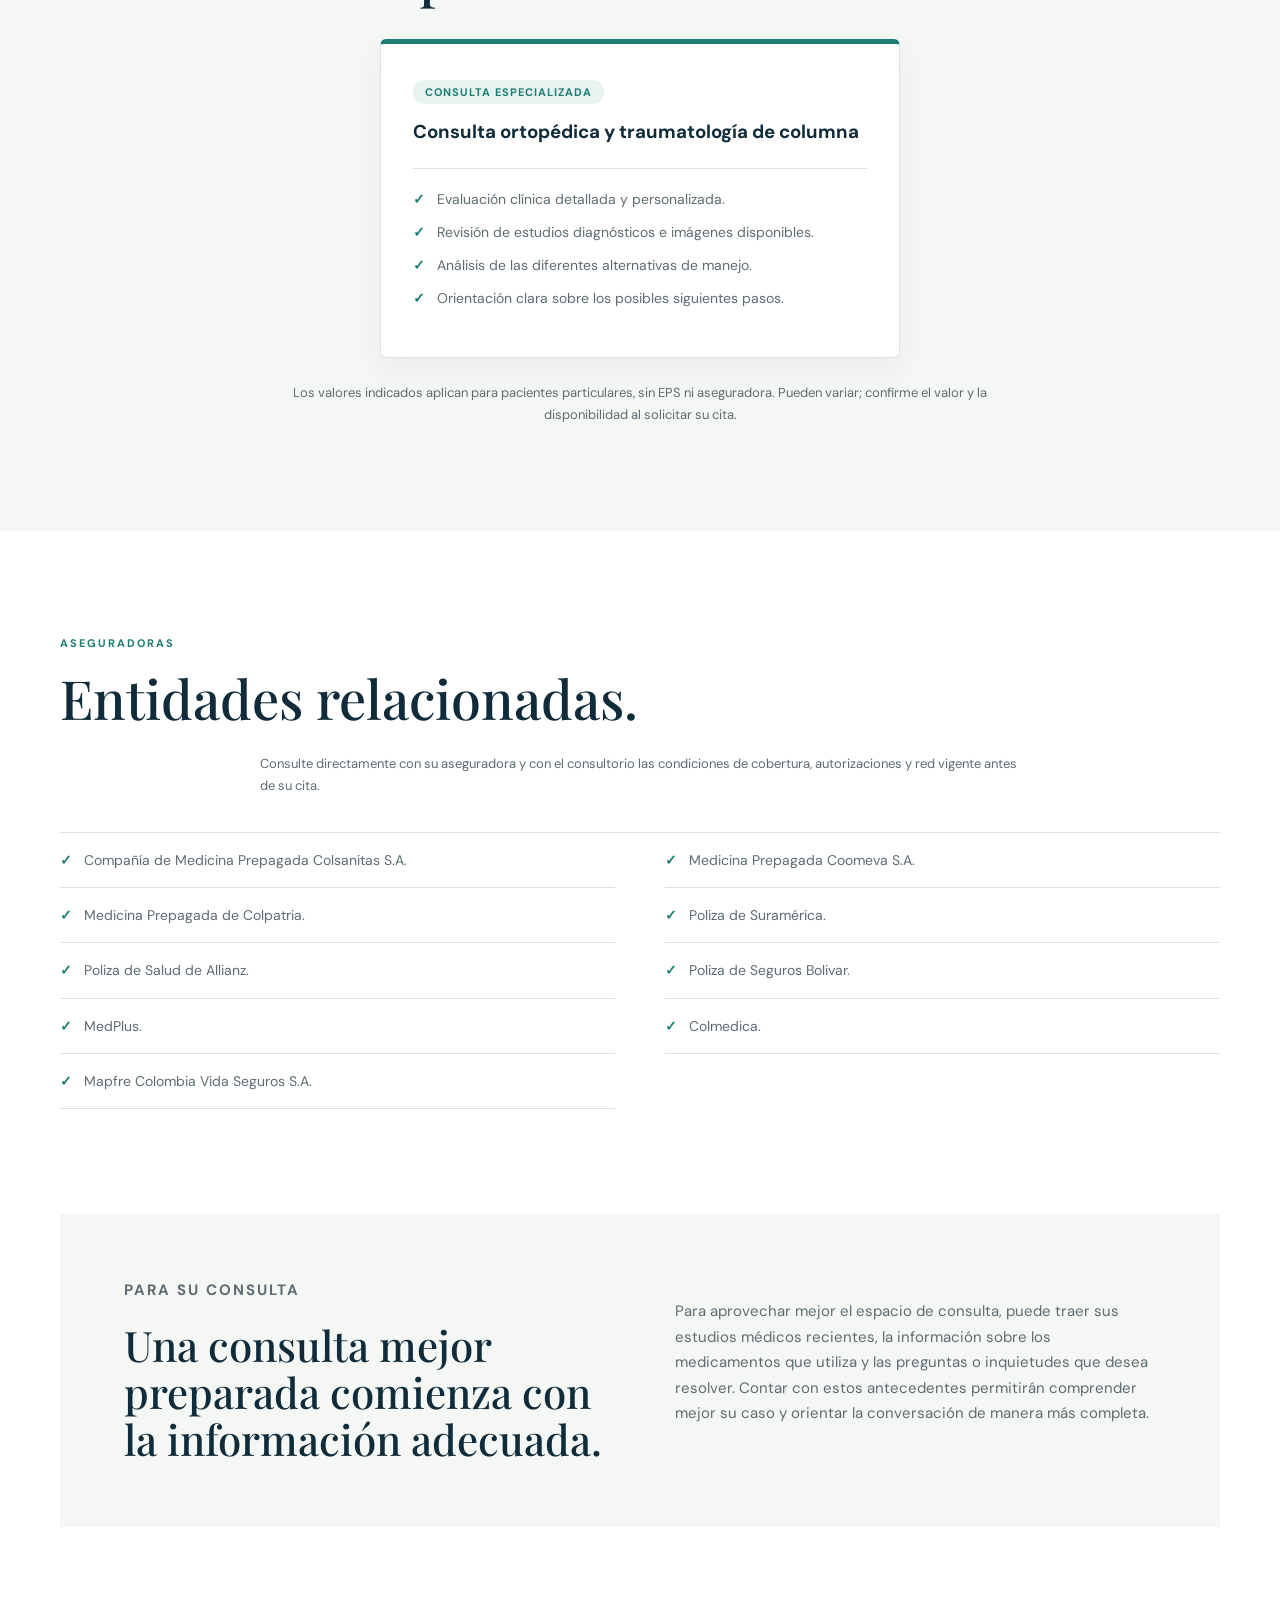
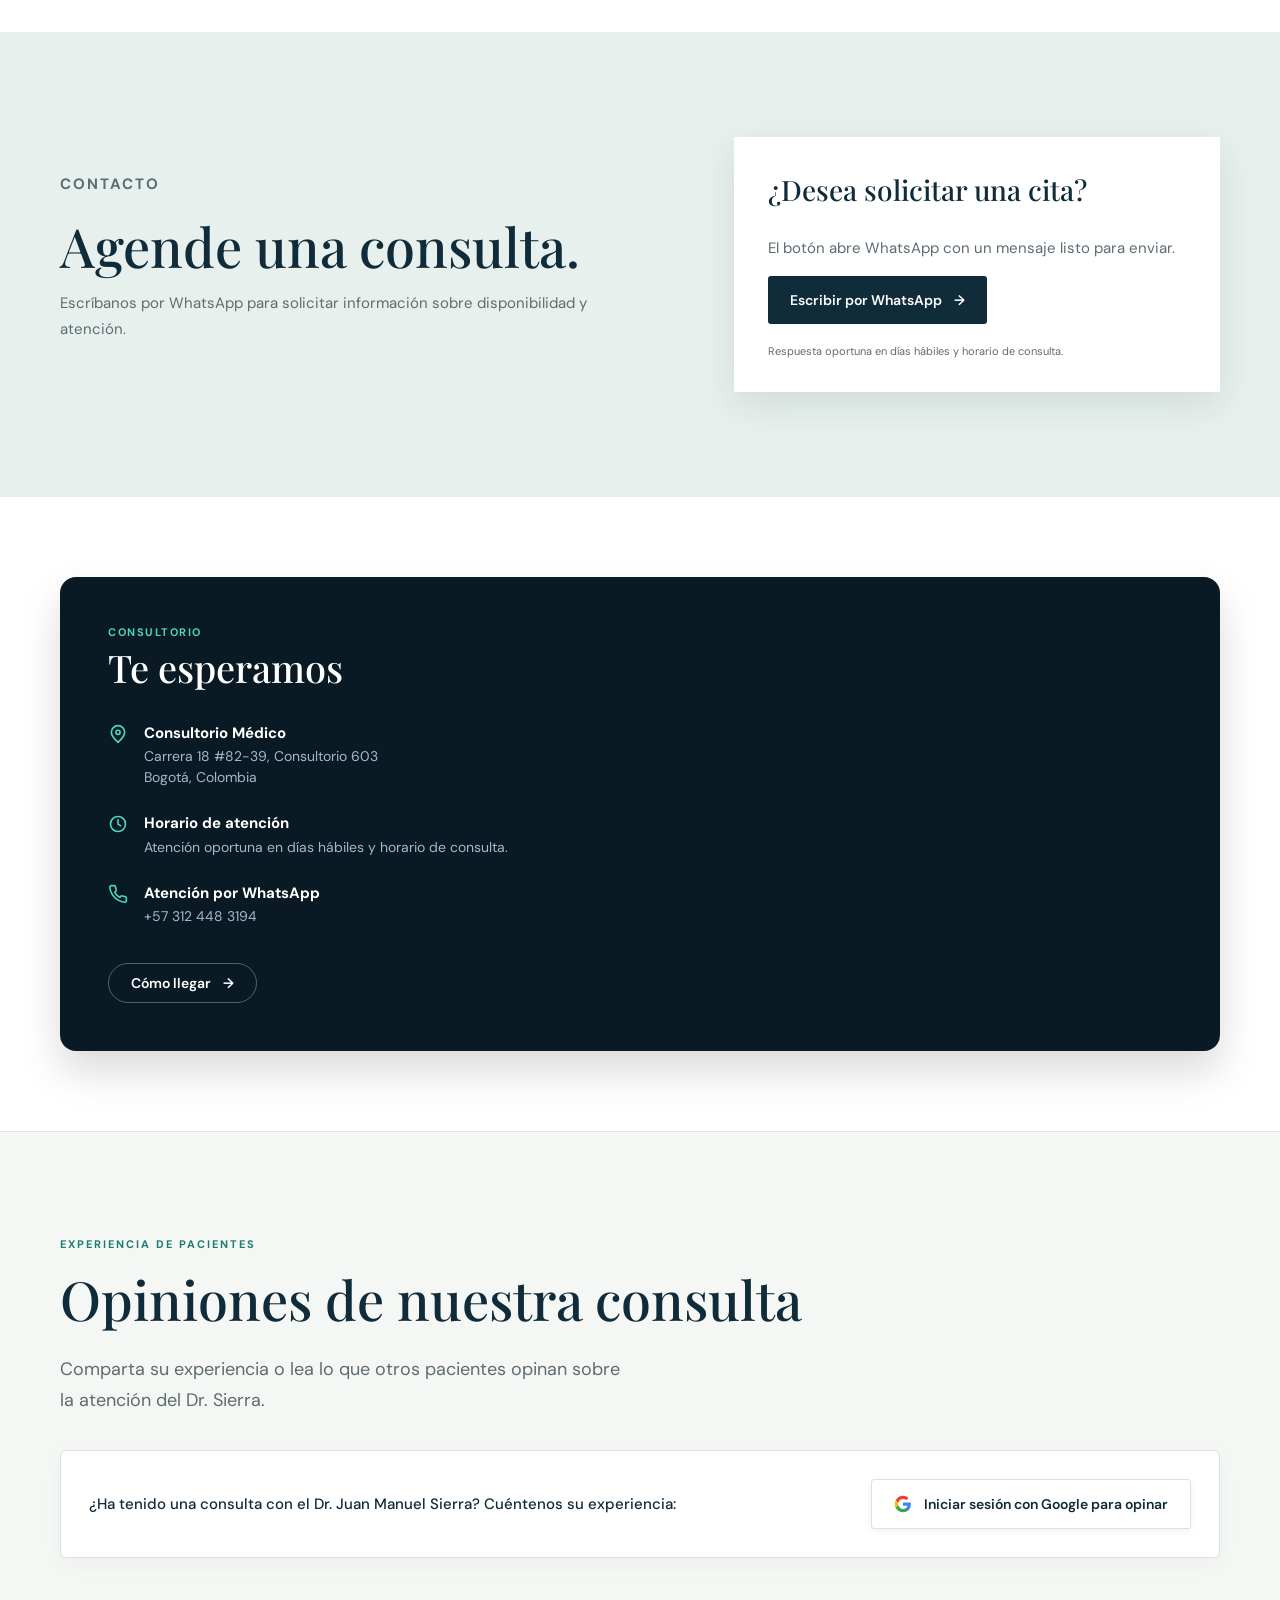
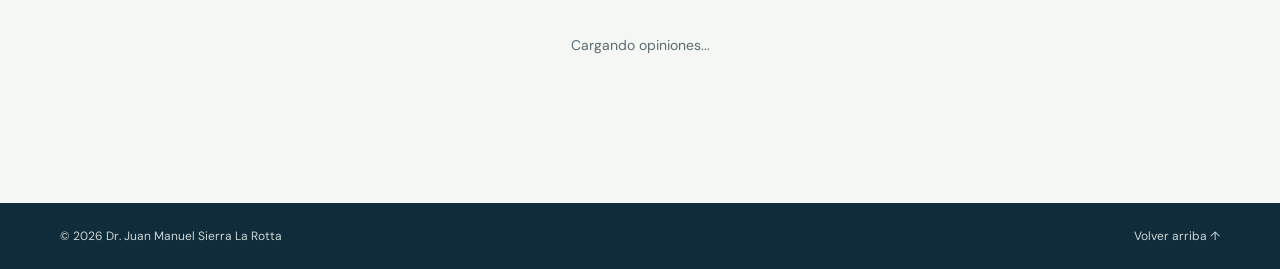
==== commit a5c4d262: "Actualizacion: Agregado un mejor diseño en la parte del Header y en el section map. Tambien se aline" ====
--- a/index.html
+++ b/index.html
@@ -1,9 +1,8 @@
 <!doctype html>
-<html lang="es">
+<html lang="es" prefix="og: https://ogp.me/ns#">
 
 <head>
   <meta charset="UTF-8" />
-
   <meta name="viewport" content="width=device-width, initial-scale=1.0" />
   <title>Dr. Juan Manuel Sierra La Rotta | Cirujano de Columna Bogotá</title>
   <meta name="description"
@@ -12,13 +11,18 @@
   <!-- Permiso explícito para que Google lo indexe -->
   <meta name="robots" content="index, follow" />
   <link rel="canonical" href="https://juan-manuel-sierra.vercel.app/" />
-  <!-- Tarjeta para cuando se comparte por WhatsApp y Redes Sociales (Open Graph) -->
+
+  <!-- Tarjeta para WhatsApp y Redes Sociales (Open Graph) -->
   <meta property="og:type" content="website" />
   <meta property="og:url" content="https://juan-manuel-sierra.vercel.app/" />
-  <meta property="og:title" content="Dr. Juan Manuel Sierra La Rotta | Cirujano de Columna Bogotá" />
+  <meta property="og:title" content="Dr. Juan Manuel Sierra La Rotta | Cirujano de Columna" />
   <meta property="og:description"
-    content="Especialista en patologías de la columna vertebral y ortopedia. Consulta particular en Bogotá." />
+    content="Especialista en patologías de columna y ortopedia en Bogotá. Clínica del Country, Clínica La Colina e Instituto Roosevelt." />
   <meta property="og:image" content="https://juan-manuel-sierra.vercel.app/images/JuanManuelSierra.jpg" />
+  <meta property="og:image:secure_url" content="https://juan-manuel-sierra.vercel.app/images/JuanManuelSierra.jpg" />
+  <meta property="og:image:type" content="image/jpeg" />
+  <meta property="og:image:width" content="700" />
+  <meta property="og:image:height" content="952" />
   <meta property="og:image:alt" content="Dr. Juan Manuel Sierra La Rotta" />
 
   <!-- Tarjeta para Twitter / X / Discord (Vista enriquecida) -->
@@ -27,7 +31,6 @@
   <meta name="twitter:description"
     content="Especialista en patologías de la columna vertebral y ortopedia en Bogotá." />
   <meta name="twitter:image" content="https://juan-manuel-sierra.vercel.app/images/JuanManuelSierra.jpg" />
-
 
   <link rel="preconnect" href="https://fonts.googleapis.com" />
   <link rel="preconnect" href="https://fonts.gstatic.com" crossorigin />
@@ -39,68 +42,87 @@
 </head>
 
 <body>
-  <header class="site-header" id="inicio">
+  <header class="site-header dark-header" id="inicio">
     <div class="container navigation">
       <a class="brand" href="#inicio" aria-label="Inicio">
         <span class="brand-mark">JM</span>
         <span>Dr. Juan Manuel <strong>Sierra La Rotta</strong></span>
       </a>
-      <button class="menu-toggle" type="button" aria-expanded="false" aria-controls="main-menu">Menú
-        <span>☰</span></button>
+      <button class="menu-toggle" type="button" aria-expanded="false" aria-controls="main-menu">
+        Menú <span>☰</span>
+      </button>
       <nav id="main-menu" class="main-menu" aria-label="Navegación principal">
         <a href="#doctor">El Doctor</a>
         <a href="#especialidades">Especialidades</a>
         <a href="#servicios">Servicios</a>
         <a href="#aseguradoras">Aseguradoras</a>
         <a href="#pacientes">Pacientes</a>
-        <a class="menu-appointment" href="#contacto">Solicitar cita</a>
+        <a href="#opiniones">Opiniones</a>
+        <a href="#ubicacion">Ubicación</a>
       </nav>
-      <a class="button button-small desktop-appointment" href="#contacto">Solicitar cita</a>
+      <a class="button button-small button-emerald desktop-appointment" href="#contacto">
+        <svg width="16" height="16" viewBox="0 0 24 24" fill="none" stroke="currentColor" stroke-width="2">
+          <rect x="3" y="4" width="18" height="18" rx="2" ry="2"></rect>
+          <line x1="16" y1="2" x2="16" y2="6"></line>
+          <line x1="8" y1="2" x2="8" y2="6"></line>
+          <line x1="3" y1="10" x2="21" y2="10"></line>
+        </svg>
+        Agendar cita
+      </a>
     </div>
   </header>
 
   <main>
-    <section class="hero">
-      <div class="container hero-grid">
-        <div class="hero-copy">
-          <p class="eyebrow">CIRUGÍA DE COLUMNA</p>
-          <h1>Cada paciente tiene una historia. <em>Cada caso merece una mirada individual.</em></h1>
-          <p class="lead">Atención especializada en patologías de la columna, basada en una evaluación completa,
-            comunicación clara y decisiones médicas adaptadas a las necesidades de cada persona.</p>
-          <div class="hero-actions">
-            <a class="button" href="#contacto">Solicitar una cita <span aria-hidden="true">→</span></a>
-            <a class="text-link" href="#doctor">Conocer al doctor <span aria-hidden="true">↓</span></a>
-          </div>
-        </div>
-        <div class="portrait" role="img" aria-label="Espacio reservado para la fotografía profesional del doctor">
-          <div class="portrait-copy"><span>Dr. Juan Manuel</span><strong>Sierra La Rotta</strong></div>
-          <img src="images/JuanManuelSierra.jpg" alt="Foto profesional del doctor">
-        </div>
-      </div>
-    </section>
-
+    <section class="hero-dark">
+      <!-- Capa de imagen de fondo alineada a la derecha -->
+      <div class="hero-dark-bg">
+        <img src="images/JuanManuelSierra.jpg" alt="Dr. Juan Manuel Sierra La Rotta" />
+        <div class="hero-dark-overlay"></div>
+      </div>
+
+      <div class="container hero-dark-container">
+        <div class="hero-dark-copy">
+          <p class="pill-dark"><span></span> CIRUGÍA DE COLUMNA</p>
+          <h1>Cada paciente tiene una historia.<br /><em>Cada caso merece una mirada individual.</em></h1>
+          <p class="lead-dark">
+            Atención especializada en patologías de la columna, basada en una evaluación completa,
+            comunicación clara y decisiones médicas adaptadas a las necesidades de cada persona.
+          </p>
+
+          <div class="hero-dark-actions">
+            <button class="button button-emerald" id="whatsapp-button" type="button">
+              Escribir por WhatsApp <span aria-hidden="true">→</span>
+            </button>
+            <a class="button button-dark-outline" href="#doctor">Conocer al doctor</a>
+          </div>
+
+          <div class="hero-dark-features">
+            <span>✓ Atención especializada</span>
+            <span>✓ Visión Integral</span>
+            <span>✓ Acompañamiento cercano</span>
+          </div>
+        </div>
+      </div>
+    </section>
     <section class="benefits" aria-label="Pilares de atención">
       <div class="container benefits-grid">
         <article><span class="benefit-number">01</span>
           <h2>Atención especializada.</h2>
-          <h4>Experiencia y conocimiento enfocados
-            en la columna vertebral.</h4>
+          <h4>Experiencia y conocimiento enfocados en la columna vertebral.</h4>
           <p>Un enfoque médico especializado para la evaluación y el tratamiento de las diferentes patologías de la
             columna, comprendiendo la complejidad y las particularidades de cada caso.</p>
         </article>
 
         <article><span class="benefit-number">02</span>
           <h2>Visión Integral.</h2>
-          <h4>Cada paciente requiere una
-            valoración individual.</h4>
+          <h4>Cada paciente requiere una valoración individual.</h4>
           <p>Las decisiones médicas parten de una evaluación completa, analizando la condición clínica, las necesidades
             y las alternativas de tratamiento más adecuadas para cada paciente.</p>
         </article>
 
         <article><span class="benefit-number">03</span>
-          <h2>Acompañamiento cercano y claridad.</h2>
-          <h4>Información para tomar decisiones
-            con confianza</h4>
+          <h2>Acompañamiento cercano.</h2>
+          <h4>Información para tomar decisiones con confianza</h4>
           <p>Comprender el diagnóstico y las opciones disponibles es fundamental. Por eso, se busca brindar una
             orientación clara que permita al paciente y su familia participar activamente en su proceso.</p>
         </article>
@@ -144,7 +166,6 @@
               <li>
                 <span class="academic-year">2003</span>
                 <span class="academic-sep">–</span>
-
                 <span class="academic-text">Médico Cirujano, Universidad del Rosario.</span>
               </li>
             </ul>
@@ -152,20 +173,19 @@
         </div>
       </div>
       <div class="container institutions">
-        <p class="eyebrow">INSTITUCIONES</p>
-        <h3>También puede encontrar al doctor en</h3>
-        <div class="institutions-grid">
-          <a href="https://www.clinicalacolina.com/directorio-medico/dr-juan-manuel-sierra-la-rotta" target="_blank"
-            rel="noopener noreferrer"><span>01</span><strong>Clínica La Colina</strong><small>Ver perfil oficial
-              ↗</small></a>
-          <a href="https://www.clinicadelcountry.com/en/directorio-medico/dr-juan-manuel-sierra-la-rotta"
-            target="_blank" rel="noopener noreferrer"><span>02</span><strong>Clínica del Country</strong><small>Ver
-              perfil
-              oficial
-              ↗</small></a>
-          <a href="https://www.institutoroosevelt.org/doctor/2823/juan-manuel-sierra-la-rotta-cirujano-de-columna"
-            target="_blank" rel="noopener noreferrer"><span>03</span><strong>Instituto
-              Roosevelt</strong><small>Ver perfil ↗</small></a>
+        <div class="affiliation-category">
+          <div class="category-title">Instituciones</div>
+          <div class="logos-grid">
+            <div class="logo-item">
+              <img src="images/instituciones/lacolina.jpg" alt="Clinica La Colina">
+            </div>
+            <div class="logo-item">
+              <img src="images/instituciones/country.png" alt="Clinica del Country">
+            </div>
+            <div class="logo-item">
+              <img src="images/instituciones/rooselvelt.png" alt="Instituto Roosevelt">
+            </div>
+          </div>
         </div>
       </div>
     </section>
@@ -209,7 +229,6 @@
           <article class="service-card-featured">
             <span class="service-badge">Consulta Especializada</span>
             <h3>Consulta ortopédica y traumatología de columna</h3>
-            <p class="price">$450.000</p>
             <ul class="service-features">
               <li>Evaluación clínica detallada y personalizada.</li>
               <li>Revisión de estudios diagnósticos e imágenes disponibles.</li>
@@ -222,7 +241,6 @@
           Pueden variar; confirme el valor y la disponibilidad al solicitar su cita.</p>
       </div>
     </section>
-
 
     <section class="section insurance" id="aseguradoras">
       <div class="container">
@@ -252,7 +270,7 @@
         </div>
         <p>Para aprovechar mejor el espacio de consulta, puede traer sus estudios médicos recientes, la información
           sobre los medicamentos que utiliza y las preguntas o inquietudes que desea resolver. Contar con estos
-          antecedentes permitirá comprender mejor su caso y orientar la conversación de manera más completa.</p>
+          antecedentes permitirán comprender mejor su caso y orientar la conversación de manera más completa.</p>
       </div>
     </section>
 
@@ -265,24 +283,60 @@
         </div>
         <div class="contact-box">
           <h3>¿Desea solicitar una cita?</h3>
-          <p>El botón abre WhatsApp con un mensaje listo para enviar.</p><button class="button" id="whatsapp-button"
-            type="button">Escribir por WhatsApp <span aria-hidden="true">→</span></button><small>Respuesta oportuna en
-            días hábiles y horario de consulta.</small>
-        </div>
-      </div>
-    </section>
-    <section class="map-section" aria-labelledby="map-title">
-      <div class="container map-heading">
-        <div>
-          <p class="eyebrow">UBICACIÓN</p>
-          <h2 id="map-title">Consultorio Médico</h2>
-          <p class="address-text"><strong>Dirección:</strong> Carrera 18 #82-39, Bogotá, Colombia</p>
-        </div>
-        <p>Consultorio 603.</p>
-      </div>
-      <iframe title="Mapa de ubicación del consultorio"
-        src="https://www.google.com/maps?q=Carrera+18+%2382-39+Bogota&z=16&output=embed" loading="lazy"
-        referrerpolicy="no-referrer-when-downgrade" allowfullscreen></iframe>
+          <p>El botón abre WhatsApp con un mensaje listo para enviar.</p>
+          <button class="button" id="whatsapp-button" type="button">
+            Escribir por WhatsApp <span aria-hidden="true">→</span>
+          </button>
+          <small>Respuesta oportuna en días hábiles y horario de consulta.</small>
+        </div>
+      </div>
+    </section>
+
+    <!-- Ubicación con diseño de tarjeta dividida -->
+    <section class="section location" id="ubicacion">
+      <div class="container location-card">
+        <div class="location-info">
+          <div class="section-heading section-heading-light">
+            <p class="eyebrow">CONSULTORIO</p>
+            <h2>Te esperamos</h2>
+          </div>
+          <div class="contact-list">
+            <div class="contact-item">
+              <svg width="20" height="20" viewBox="0 0 24 24" fill="none" stroke="currentColor" stroke-width="2"
+                stroke-linecap="round" stroke-linejoin="round">
+                <path d="M20 10c0 5-8 12-8 12S4 15 4 10a8 8 0 1 1 16 0Z" />
+                <circle cx="12" cy="10" r="2.5" />
+              </svg>
+              <p><b>Consultorio Médico</b><span>Carrera 18 #82-39, Consultorio 603<br />Bogotá, Colombia</span></p>
+            </div>
+            <div class="contact-item">
+              <svg width="20" height="20" viewBox="0 0 24 24" fill="none" stroke="currentColor" stroke-width="2"
+                stroke-linecap="round" stroke-linejoin="round">
+                <circle cx="12" cy="12" r="9" />
+                <path d="M12 7v5l3 2" />
+              </svg>
+              <p><b>Horario de atención</b><span>Atención oportuna en días hábiles y horario de consulta.</span></p>
+            </div>
+            <div class="contact-item">
+              <svg width="20" height="20" viewBox="0 0 24 24" fill="none" stroke="currentColor" stroke-width="2"
+                stroke-linecap="round" stroke-linejoin="round">
+                <path
+                  d="M22 16.9v3a2 2 0 0 1-2.2 2 19.8 19.8 0 0 1-8.6-3.1 19.4 19.4 0 0 1-6-6A19.8 19.8 0 0 1 2.1 4.2 2 2 0 0 1 4.1 2h3a2 2 0 0 1 2 1.7c.1 1 .4 2 .7 2.9a2 2 0 0 1-.4 2.1L8.1 10a16 16 0 0 0 6 6l1.3-1.3a2 2 0 0 1 2.1-.4 13 13 0 0 0 2.9.7 2 2 0 0 1 1.6 1.9Z" />
+              </svg>
+              <p><b>Atención por WhatsApp</b><span>+57 312 448 3194</span></p>
+            </div>
+          </div>
+          <a class="button button-outline location-button"
+            href="https://www.google.com/maps?q=Carrera+18+%2382-39+Bogota" target="_blank" rel="noopener">
+            Cómo llegar <span>→</span>
+          </a>
+        </div>
+        <div class="location-map">
+          <iframe title="Mapa de ubicación del consultorio"
+            src="https://www.google.com/maps?q=Carrera+18+%2382-39+Bogota&z=16&output=embed" loading="lazy"
+            referrerpolicy="no-referrer-when-downgrade" allowfullscreen width="100%" height="100%"></iframe>
+        </div>
+      </div>
     </section>
 
     <!-- Sección de Opiniones y Reseñas en Vivo -->
@@ -354,30 +408,25 @@
         </div>
       </div>
     </section>
-
-
   </main>
+
   <footer>
-    <div class="container footer-content"><span>© <span id="year"></span> Dr. Juan Manuel Sierra La Rotta</span><a
-        href="#inicio">Volver arriba ↑</a></div>
+    <div class="container footer-content">
+      <span>© <span id="year"></span> Dr. Juan Manuel Sierra La Rotta</span>
+      <a href="#inicio">Volver arriba ↑</a>
+    </div>
   </footer>
-  <script src="script.js"></script>
-
-  <!-- Aca vamos a crear un boton foltante de whats-->
-  <a href="https://wa.me/573124233933?text=Hola,%20quisiera%20obtener%20informaci%C3%B3n%20para%20solicitar%20una%20consulta%20con%20el%20Dr.%20Juan%20Manuel%20Sierra%20La%20Rotta."
-    target="_blank" rel="noopener noreferrer" id="whatsapp-float" class="whatsapp-float"
-    aria-label="Escribir por WhatsApp al consultorio">
+
+  <a href="#" id="whatsapp-float" class="whatsapp-float" aria-label="Escribir por WhatsApp al consultorio">
     <svg viewBox="0 0 32 32" width="30" height="30" fill="currentColor" aria-hidden="true">
       <path
         d="M16.01 2.5C8.56 2.5 2.5 8.56 2.5 16.01c0 2.65.77 5.12 2.1 7.2L2.5 30l6.98-2.06c2.01 1.25 4.39 1.98 6.94 1.98 7.45 0 13.51-6.06 13.51-13.51S23.46 2.5 16.01 2.5zm0 24.69c-2.31 0-4.47-.69-6.28-1.89l-.45-.3-4.52 1.33 1.35-4.41-.3-.47c-1.34-1.92-2.1-4.22-2.1-6.64 0-6.18 5.03-11.21 11.21-11.21 6.18 0 11.21 5.03 11.21 11.21 0 6.18-5.03 11.21-11.21 11.21zm6.15-8.41c-.34-.17-2.01-.99-2.32-1.1-.31-.11-.54-.17-.77.17-.23.34-.89 1.1-.09 1.33-.2.23-.4.26-.74.09-.34-.17-1.44-.53-2.74-1.69-1.01-.9-1.7-2.02-1.9-2.36-.2-.34-.02-.53.15-.7.15-.15.34-.4.51-.6.17-.2.23-.34.34-.57.11-.23.06-.43-.03-.6-.09-.17-.77-1.86-1.06-2.55-.28-.67-.57-.58-.78-.59l-.66-.01c-.23 0-.6.09-.91.43-.31.34-1.2 1.17-1.2 2.86s1.23 3.32 1.4 3.55c.17.23 2.42 3.7 5.86 5.18.82.35 1.46.56 1.96.72.82.26 1.57.22 2.16.14.66-.1 2.01-.82 2.3-1.61.28-.79.28-1.47.2-1.61-.09-.14-.32-.23-.66-.4z" />
     </svg>
     <span class="whatsapp-float-tooltip">¿Desea agendar cita? Escríbanos</span>
   </a>
+
   <script src="script.js"></script>
-
   <script type="module" src="firebase-reviews.js"></script>
-
-
 </body>
 
 </html>
--- a/styles.css
+++ b/styles.css
@@ -34,14 +34,201 @@
   margin: auto;
 }
 
-/* Header & Navegación */
-.site-header {
-  position: sticky;
+/* ==========================================================================
+   Header Oscuro & Hero Full-Screen Dark Mode
+   ========================================================================== */
+
+/* Header adaptado al fondo oscuro */
+.site-header.dark-header {
+  position: fixed;
   top: 0;
-  z-index: 10;
-  border-bottom: 1px solid var(--line);
-  background: rgba(255, 255, 255, 0.94);
+  left: 0;
+  right: 0;
+  z-index: 100;
+  background: rgba(9, 26, 36, 0.85);
   backdrop-filter: blur(12px);
+  border-bottom: 1px solid rgba(255, 255, 255, 0.08);
+}
+
+.dark-header .brand {
+  color: #a3b8cc;
+}
+
+.dark-header .brand strong {
+  color: #ffffff;
+}
+
+.dark-header .brand-mark {
+  color: #4ed3bc;
+  border-right-color: rgba(255, 255, 255, 0.15);
+}
+
+.dark-header .main-menu a {
+  color: #a3b8cc;
+}
+
+.dark-header .main-menu a:hover {
+  color: #4ed3bc;
+}
+
+/* Botón Verde Esmeralda */
+.button-emerald {
+  background: #20ba82 !important;
+  color: #091a24 !important;
+  font-weight: 700;
+  border-radius: 30px;
+  padding: 12px 24px;
+}
+
+.button-emerald:hover {
+  background: #2ed396 !important;
+  transform: translateY(-2px);
+}
+
+/* Sección Hero Oscura */
+.hero-dark {
+  position: relative;
+  min-height: 100vh;
+  background: #091a24;
+  display: flex;
+  align-items: center;
+  padding-top: 100px;
+  padding-bottom: 60px;
+  overflow: hidden;
+}
+
+.hero-dark-bg {
+  position: absolute;
+  top: 0;
+  right: 0;
+  width: 55%;
+  height: 100%;
+  z-index: 1;
+}
+
+.hero-dark-bg img {
+  width: 100%;
+  height: 100%;
+  object-fit: cover;
+  object-position: top center;
+}
+
+/* Degradado horizontal para fundir la imagen con el fondo oscuro */
+.hero-dark-overlay {
+  position: absolute;
+  inset: 0;
+  background: linear-gradient(90deg,
+      #091a24 0%,
+      rgba(9, 26, 36, 0.85) 30%,
+      rgba(9, 26, 36, 0.2) 70%,
+      rgba(9, 26, 36, 0.4) 100%);
+}
+
+.hero-dark-container {
+  position: relative;
+  z-index: 2;
+}
+
+.hero-dark-copy {
+  max-width: 620px;
+  color: #ffffff;
+}
+
+.pill-dark {
+  display: inline-flex;
+  align-items: center;
+  gap: 8px;
+  background: rgba(78, 211, 188, 0.12);
+  border: 1px solid rgba(78, 211, 188, 0.3);
+  color: #4ed3bc;
+  font-size: 11px;
+  font-weight: 700;
+  letter-spacing: 1.5px;
+  padding: 6px 14px;
+  border-radius: 20px;
+  margin-bottom: 24px;
+}
+
+.pill-dark span {
+  width: 6px;
+  height: 6px;
+  border-radius: 50%;
+  background: #4ed3bc;
+}
+
+.hero-dark h1 {
+  font-family: var(--serif, "Playfair Display", serif);
+  font-size: clamp(40px, 5.2vw, 68px);
+  line-height: 1.08;
+  color: #ffffff;
+  margin-bottom: 22px;
+}
+
+.hero-dark h1 em {
+  color: #4ed3bc;
+  font-style: italic;
+  font-weight: 400;
+}
+
+.lead-dark {
+  font-size: 17px;
+  line-height: 1.65;
+  color: #a3b8cc;
+  margin-bottom: 32px;
+  max-width: 540px;
+}
+
+.hero-dark-actions {
+  display: flex;
+  align-items: center;
+  gap: 18px;
+  margin-bottom: 40px;
+}
+
+.button-dark-outline {
+  background: transparent;
+  border: 1px solid rgba(255, 255, 255, 0.25);
+  color: #ffffff;
+  border-radius: 30px;
+  padding: 12px 24px;
+}
+
+.button-dark-outline:hover {
+  background: rgba(255, 255, 255, 0.1);
+  border-color: #ffffff;
+}
+
+.hero-dark-features {
+  display: flex;
+  gap: 24px;
+  font-size: 13px;
+  color: #a3b8cc;
+  border-top: 1px solid rgba(255, 255, 255, 0.1);
+  padding-top: 24px;
+}
+
+/* Responsivo para dispositivos móviles */
+@media (max-width: 900px) {
+  .hero-dark-bg {
+    width: 100%;
+    opacity: 0.35;
+  }
+
+  .hero-dark-overlay {
+    background: linear-gradient(180deg,
+        rgba(9, 26, 36, 0.7) 0%,
+        #091a24 100%);
+  }
+
+  .hero-dark-actions {
+    flex-direction: column;
+    align-items: stretch;
+  }
+
+  .hero-dark-features {
+    flex-direction: column;
+    gap: 10px;
+  }
 }
 
 .navigation {
@@ -196,16 +383,15 @@
   box-shadow: 18px 18px 0 #e2ece8;
 }
 
-.portrait:before {
-  content: "";
+.portrait img {
   position: absolute;
-  width: 300px;
-  height: 300px;
-  top: 67px;
-  left: 50%;
-  transform: translateX(-50%);
-  border: 1px solid rgba(255, 255, 255, 0.35);
-  border-radius: 50%;
+  top: 0;
+  left: 0;
+  width: 100%;
+  height: 100%;
+  object-fit: cover;
+  object-position: top center;
+  z-index: 0;
 }
 
 .portrait-copy {
@@ -216,21 +402,11 @@
 .portrait-copy span {
   display: block;
   font-size: 13px;
-  opacity: 0.75;
+  opacity: 0.9;
 }
 
 .portrait-copy strong {
   font: 500 29px var(--serif);
-}
-
-.portrait>p {
-  position: absolute;
-  top: 20px;
-  left: 23px;
-  max-width: 170px;
-  font-size: 11px;
-  line-height: 1.4;
-  opacity: 0.7;
 }
 
 /* Beneficios / Pilares */
@@ -256,6 +432,15 @@
 .benefits h2 {
   margin: 12px 0 10px;
   font: 600 20px var(--sans);
+}
+
+.benefits h4 {
+  margin: 0 0 12px;
+  font-size: 15px;
+  font-weight: 600;
+  color: var(--green);
+  line-height: 1.4;
+  text-align: left;
 }
 
 .benefits p,
@@ -283,22 +468,12 @@
   display: grid;
   grid-template-columns: 1fr 1fr;
   gap: 90px;
-}
-
-.rich-text {
-  padding-top: 43px;
+  align-items: center;
 }
 
 .rich-text p {
   margin-bottom: 17px;
   font-size: 16px;
-}
-
-.note {
-  padding: 17px;
-  border-left: 3px solid var(--green);
-  background: var(--light);
-  font-size: 13px !important;
 }
 
 /* Formación Académica */
@@ -348,60 +523,47 @@
   color: #2d3e47;
 }
 
-@media (max-width: 600px) {
-  .academic-formation {
-    padding: 18px 16px;
-  }
-
-  .academic-list li {
-    font-size: 14px;
-  }
-}
-
 /* Instituciones */
 .institutions {
   margin-top: 78px;
 }
 
-.institutions h3 {
-  margin: 0 0 22px;
-  font: 500 30px var(--serif);
-}
-
-.institutions-grid {
+.affiliation-category .category-title {
+  font-size: 11px;
+  font-weight: 700;
+  letter-spacing: 2px;
+  color: var(--green);
+  text-transform: uppercase;
+  margin-bottom: 20px;
+}
+
+.logos-grid {
   display: grid;
   grid-template-columns: repeat(3, 1fr);
-  gap: 15px;
-}
-
-.institutions-grid a {
+  gap: 20px;
+}
+
+.logo-item {
+  background: #ffffff;
+  border: 1px solid var(--line);
+  border-radius: 6px;
   min-height: 135px;
   display: flex;
-  flex-direction: column;
-  justify-content: space-between;
-  padding: 22px;
-  border: 1px solid var(--line);
+  align-items: center;
+  justify-content: center;
+  padding: 20px;
   transition: transform 0.2s, box-shadow 0.2s;
 }
 
-.institutions-grid a:hover {
+.logo-item:hover {
   transform: translateY(-3px);
   box-shadow: 0 10px 25px rgba(16, 43, 58, 0.08);
 }
 
-.institutions-grid span {
-  color: var(--green);
-  font-size: 12px;
-  font-weight: 700;
-}
-
-.institutions-grid strong {
-  font: 500 21px var(--serif);
-}
-
-.institutions-grid small {
-  color: var(--muted);
-  font-size: 12px;
+.logo-item img {
+  max-width: 100%;
+  max-height: 60px;
+  object-fit: contain;
 }
 
 /* Especialidades */
@@ -423,227 +585,16 @@
 
 .specialties-grid article {
   padding: 27px;
-  min-height: 215px;
+  min-height: 250px;
   border: 1px solid rgba(255, 255, 255, 0.19);
+  display: flex;
+  flex-direction: column;
+  justify-content: flex-start;
 }
 
 .specialties-grid h3 {
   margin: 18px 0 11px;
   font: 500 24px var(--serif);
-}
-
-.specialties-grid p {
-  color: #cfdbdc;
-}
-
-.disclaimer {
-  margin: 28px 0 0;
-  font-size: 12px;
-  color: #b5c8c8;
-}
-
-/* Servicios */
-.services {
-  background: var(--light);
-}
-
-.services-container {
-  text-align: center;
-}
-
-.services-grid {
-  display: flex;
-  justify-content: center;
-  margin-top: 32px;
-}
-
-.service-card-featured {
-  max-width: 520px;
-  width: 100%;
-  text-align: left;
-}
-
-.services .price-notice {
-  margin: 24px auto 0;
-}
-
-
-
-.services-grid article {
-  display: flex;
-  flex-direction: column;
-  justify-content: space-between;
-  min-height: 190px;
-  padding: 28px;
-  background: #fff;
-  border-top: 4px solid var(--green);
-}
-
-.services-grid h3 {
-  max-width: 230px;
-  font: 500 24px var(--serif);
-  line-height: 1.2;
-}
-
-.price {
-  margin: 0;
-  font-size: 24px;
-  font-weight: 700;
-  color: var(--green);
-}
-
-.price-notice,
-.insurance-intro {
-  max-width: 760px;
-  margin: 24px 0 0;
-  color: var(--muted);
-  font-size: 13px;
-  line-height: 1.7;
-}
-
-/* Aseguradoras */
-.insurance-list {
-  display: grid;
-  grid-template-columns: repeat(2, 1fr);
-  gap: 0 50px;
-  margin: 35px 0 0;
-  padding: 0;
-  list-style: none;
-  border-top: 1px solid var(--line);
-}
-
-.insurance-list li {
-  padding: 17px 0 17px 24px;
-  border-bottom: 1px solid var(--line);
-  color: var(--muted);
-  font-size: 14px;
-  line-height: 1.45;
-  position: relative;
-}
-
-.insurance-list li:before {
-  content: "✓";
-  position: absolute;
-  left: 0;
-  color: var(--green);
-  font-weight: bold;
-}
-
-/* Pacientes */
-.patient-section {
-  padding-top: 0;
-}
-
-.patient-card {
-  display: grid;
-  grid-template-columns: 1fr 1fr;
-  gap: 70px;
-  padding: 64px;
-  background: var(--light);
-}
-
-.patient-card h2 {
-  margin: 0;
-  font-size: 42px;
-}
-
-/* Contacto */
-.contact {
-  background: #e7f0ed;
-}
-
-.contact-grid {
-  display: grid;
-  grid-template-columns: 1.1fr 0.9fr;
-  gap: 80px;
-  align-items: center;
-}
-
-.contact h2 {
-  margin-bottom: 15px;
-}
-
-.contact-box {
-  padding: 34px;
-  background: #fff;
-  box-shadow: 0 12px 35px rgba(16, 43, 58, 0.1);
-}
-
-.contact-box h3 {
-  font: 500 28px var(--serif);
-}
-
-.contact-box small {
-  display: block;
-  margin-top: 20px;
-  color: var(--muted);
-  font-size: 11px;
-}
-
-code {
-  padding: 2px 4px;
-  background: #edf2ef;
-}
-
-/* Ubicación y Mapa */
-.map-section {
-  padding: 85px 0 0;
-  background: var(--light);
-}
-
-.map-heading {
-  display: flex;
-  justify-content: space-between;
-  gap: 60px;
-  align-items: end;
-  padding-bottom: 35px;
-}
-
-.map-heading h2 {
-  margin: 0;
-  font-size: 42px;
-}
-
-.map-heading>p {
-  max-width: 350px;
-  margin: 0;
-  color: var(--muted);
-  font-size: 14px;
-  line-height: 1.6;
-}
-
-.map-section iframe {
-  display: block;
-  width: 100%;
-  height: 430px;
-  border: 0;
-  filter: saturate(0.8);
-}
-
-/* Footer */
-footer {
-  padding: 25px 0;
-  color: #cbd7d6;
-  background: var(--ink);
-  font-size: 12px;
-}
-
-.footer-content {
-  display: flex;
-  justify-content: space-between;
-  gap: 20px;
-}
-
-footer a:hover {
-  color: white;
-}
-
-.benefits h4 {
-  margin: 0 0 12px;
-  font-size: 15px;
-  font-weight: 600;
-  color: var(--green);
-  line-height: 1.4;
 }
 
 .specialties-grid h5 {
@@ -654,14 +605,35 @@
   letter-spacing: 0.5px;
 }
 
-.specialties-grid article {
-  min-height: 250px;
-  display: flex;
-  flex-direction: column;
-  justify-content: flex-start;
+.specialties-grid p {
+  color: #cfdbdc;
+}
+
+.disclaimer {
+  margin: 28px 0 0;
+  font-size: 12px;
+  color: #b5c8c8;
+}
+
+/* Servicios */
+.services {
+  background: var(--light);
+}
+
+.services-container {
+  text-align: center;
+}
+
+.services-grid {
+  display: flex;
+  justify-content: center;
+  margin-top: 32px;
 }
 
 .service-card-featured {
+  max-width: 520px;
+  width: 100%;
+  text-align: left;
   position: relative;
   background: #ffffff;
   border: 1px solid var(--line);
@@ -709,6 +681,204 @@
   font-weight: bold;
 }
 
+.price-notice,
+.insurance-intro {
+  max-width: 760px;
+  margin: 24px auto 0;
+  color: var(--muted);
+  font-size: 13px;
+  line-height: 1.7;
+}
+
+/* Aseguradoras */
+.insurance-list {
+  display: grid;
+  grid-template-columns: repeat(2, 1fr);
+  gap: 0 50px;
+  margin: 35px 0 0;
+  padding: 0;
+  list-style: none;
+  border-top: 1px solid var(--line);
+}
+
+.insurance-list li {
+  padding: 17px 0 17px 24px;
+  border-bottom: 1px solid var(--line);
+  color: var(--muted);
+  font-size: 14px;
+  line-height: 1.45;
+  position: relative;
+}
+
+.insurance-list li:before {
+  content: "✓";
+  position: absolute;
+  left: 0;
+  color: var(--green);
+  font-weight: bold;
+}
+
+/* Pacientes */
+.patient-section {
+  padding-top: 0;
+}
+
+.patient-card {
+  display: grid;
+  grid-template-columns: 1fr 1fr;
+  gap: 70px;
+  padding: 64px;
+  background: var(--light);
+  align-items: center;
+}
+
+.patient-card h2 {
+  margin: 0;
+  font-size: 42px;
+}
+
+/* Contacto */
+.contact {
+  background: #e7f0ed;
+}
+
+.contact-grid {
+  display: grid;
+  grid-template-columns: 1.1fr 0.9fr;
+  gap: 80px;
+  align-items: center;
+}
+
+.contact h2 {
+  margin-bottom: 15px;
+}
+
+.contact-box {
+  padding: 34px;
+  background: #fff;
+  box-shadow: 0 12px 35px rgba(16, 43, 58, 0.1);
+}
+
+.contact-box h3 {
+  font: 500 28px var(--serif);
+}
+
+.contact-box small {
+  display: block;
+  margin-top: 20px;
+  color: var(--muted);
+  font-size: 11px;
+}
+
+/* ==========================================================================
+   Sección de Ubicación Estilo Tarjeta Dividida
+   ========================================================================== */
+.location {
+  padding: 80px 0;
+  background: var(--paper, #ffffff);
+}
+
+.location-card {
+  display: grid;
+  grid-template-columns: 0.9fr 1.1fr;
+  background: #091a24;
+  border-radius: 16px;
+  overflow: hidden;
+  box-shadow: 0 20px 40px rgba(0, 0, 0, 0.15);
+}
+
+.location-info {
+  padding: 48px;
+  color: #ffffff;
+  display: flex;
+  flex-direction: column;
+  justify-content: center;
+}
+
+.location-info .eyebrow {
+  color: #4ed3bc;
+  font-size: 11px;
+  font-weight: 700;
+  letter-spacing: 1.5px;
+  margin-bottom: 8px;
+}
+
+.location-info h2 {
+  font-family: var(--serif, "Playfair Display", serif);
+  font-size: 38px;
+  color: #ffffff;
+  margin-top: 0;
+  margin-bottom: 32px;
+}
+
+.contact-list {
+  display: flex;
+  flex-direction: column;
+  gap: 24px;
+  margin-bottom: 36px;
+}
+
+.contact-item {
+  display: flex;
+  align-items: flex-start;
+  gap: 16px;
+}
+
+.contact-item svg {
+  color: #4ed3bc;
+  margin-top: 2px;
+  flex-shrink: 0;
+}
+
+.contact-item p {
+  margin: 0;
+  font-size: 14px;
+  line-height: 1.5;
+  color: #a3b8cc;
+}
+
+.contact-item b {
+  display: block;
+  color: #ffffff;
+  font-size: 15px;
+  margin-bottom: 2px;
+}
+
+.contact-item span {
+  display: block;
+}
+
+.location-button {
+  align-self: flex-start;
+  border: 1px solid rgba(255, 255, 255, 0.3);
+  color: #ffffff;
+  background: transparent;
+  padding: 10px 22px;
+  border-radius: 30px;
+  font-size: 14px;
+  text-decoration: none;
+  transition: all 0.2s ease;
+}
+
+.location-button:hover {
+  background: #ffffff;
+  color: #091a24;
+  border-color: #ffffff;
+}
+
+.location-map {
+  width: 100%;
+  height: 100%;
+  min-height: 420px;
+}
+
+.location-map iframe {
+  width: 100%;
+  height: 100%;
+  border: 0;
+  display: block;
+}
+
 /* ==========================================================================
    Sección de Reseñas y Formulario con Google Auth
    ========================================================================== */
@@ -916,151 +1086,23 @@
   padding: 30px 0;
 }
 
-
-
-
-@media (max-width: 800px) {
-  .desktop-appointment {
-    display: none;
-  }
-
-  .menu-toggle {
-    display: block;
-    border: 0;
-    background: none;
-    color: var(--ink);
-    font: 600 14px var(--sans);
-    cursor: pointer;
-  }
-
-  .menu-toggle span {
-    color: var(--green);
-    font-size: 20px;
-    vertical-align: middle;
-  }
-
-  .main-menu {
-    display: none;
-    position: absolute;
-    top: 76px;
-    left: 0;
-    right: 0;
-    padding: 24px;
-    flex-direction: column;
-    gap: 20px;
-    background: #fff;
-    border-bottom: 1px solid var(--line);
-  }
-
-  .main-menu.open {
-    display: flex;
-  }
-
-  .menu-appointment {
-    display: inline-flex;
-    color: var(--green);
-    font-weight: 700;
-  }
-
-  .hero {
-    padding: 63px 0;
-  }
-
-  .hero-grid,
-  .two-columns,
-  .contact-grid,
-  .patient-card {
-    grid-template-columns: 1fr;
-    gap: 38px;
-  }
-
-  .portrait {
-    min-height: 390px;
-  }
-
-  .benefits-grid,
-  .specialties-grid,
-  .institutions-grid,
-  .services-grid,
-  .insurance-list {
-    grid-template-columns: 1fr;
-    gap: 25px;
-  }
-
-  .benefits-grid {
-    padding: 42px 0;
-  }
-
-  .rich-text {
-    padding-top: 0;
-  }
-
-  .section {
-    padding: 75px 0;
-  }
-
-  .patient-section {
-    padding-top: 0;
-  }
-
-  .patient-card {
-    padding: 36px;
-  }
-
-  .map-heading {
-    display: block;
-  }
-
-  .map-heading>p {
-    margin-top: 15px;
-  }
-
-  .footer-content {
-    flex-direction: column;
-  }
-}
-
-@media (max-width: 480px) {
-  .container {
-    width: min(100% - 32px, 1160px);
-  }
-
-  .brand {
-    font-size: 10px;
-  }
-
-  .brand-mark {
-    font-size: 22px;
-  }
-
-  .hero-actions {
-    align-items: stretch;
-    flex-direction: column;
-    gap: 20px;
-  }
-
-  .text-link {
-    text-align: center;
-  }
-
-  h1 {
-    font-size: 46px;
-  }
-
-  .portrait {
-    min-height: 330px;
-  }
-
-  .section {
-    padding: 60px 0;
-  }
-
-  .map-section {
-    padding-top: 60px;
-  }
-}
-
-/* Botón Flotante de WhatsApp */
+/* Footer & Botón Flotante */
+footer {
+  padding: 25px 0;
+  color: #cbd7d6;
+  background: var(--ink);
+  font-size: 12px;
+}
+
+.footer-content {
+  display: flex;
+  justify-content: space-between;
+  gap: 20px;
+}
+
+footer a:hover {
+  color: white;
+}
 
 .whatsapp-float {
   position: fixed;
@@ -1080,7 +1122,6 @@
   transition: transform 0.25s ease, box-shadow 0.25s ease, background-color 0.2s ease;
 }
 
-/* Efecto al pasar el cursor */
 .whatsapp-float:hover {
   background-color: #20ba5a;
   transform: scale(1.08) translateY(-3px);
@@ -1104,7 +1145,6 @@
   box-shadow: 0 4px 14px rgba(16, 43, 58, 0.2);
 }
 
-/* Flechita decorativa del tooltip hacia la derecha */
 .whatsapp-float-tooltip::after {
   content: "";
   position: absolute;
@@ -1116,14 +1156,135 @@
   border-color: transparent transparent transparent var(--ink);
 }
 
-/* Mostrar tooltip al pasar el cursor */
 .whatsapp-float:hover .whatsapp-float-tooltip {
   opacity: 1;
   transform: translateX(0);
 }
 
-/* Ajuste para pantallas móviles */
+/* ==========================================================================
+   Media Queries Responsivos
+   ========================================================================== */
+@media (max-width: 850px) {
+  .location-card {
+    grid-template-columns: 1fr;
+  }
+
+  .location-info {
+    padding: 32px 24px;
+  }
+
+  .location-map {
+    min-height: 300px;
+  }
+}
+
+@media (max-width: 800px) {
+  .desktop-appointment {
+    display: none;
+  }
+
+  .menu-toggle {
+    display: block;
+    border: 0;
+    background: none;
+    color: var(--ink);
+    font: 600 14px var(--sans);
+    cursor: pointer;
+  }
+
+  .menu-toggle span {
+    color: var(--green);
+    font-size: 20px;
+    vertical-align: middle;
+  }
+
+  .main-menu {
+    display: none;
+    position: absolute;
+    top: 76px;
+    left: 0;
+    right: 0;
+    padding: 24px;
+    flex-direction: column;
+    gap: 20px;
+    background: #fff;
+    border-bottom: 1px solid var(--line);
+  }
+
+  .main-menu.open {
+    display: flex;
+  }
+
+  .menu-appointment {
+    display: inline-flex;
+    color: var(--green);
+    font-weight: 700;
+  }
+
+  .hero {
+    padding: 63px 0;
+  }
+
+  .hero-grid,
+  .two-columns,
+  .contact-grid,
+  .patient-card {
+    grid-template-columns: 1fr;
+    gap: 38px;
+  }
+
+  .portrait {
+    min-height: 390px;
+  }
+
+  .benefits-grid,
+  .specialties-grid,
+  .logos-grid,
+  .insurance-list {
+    grid-template-columns: 1fr;
+    gap: 25px;
+  }
+
+  .section {
+    padding: 75px 0;
+  }
+
+  .patient-card {
+    padding: 36px;
+  }
+
+  .footer-content {
+    flex-direction: column;
+  }
+}
+
 @media (max-width: 480px) {
+  .container {
+    width: min(100% - 32px, 1160px);
+  }
+
+  .brand {
+    font-size: 10px;
+  }
+
+  .brand-mark {
+    font-size: 22px;
+  }
+
+  .hero-actions {
+    align-items: stretch;
+    flex-direction: column;
+    gap: 20px;
+  }
+
+  h1 {
+    font-size: 46px;
+  }
+
+  .portrait {
+    min-height: 330px;
+  }
+
   .whatsapp-float {
     bottom: 20px;
     right: 20px;
@@ -1131,7 +1292,6 @@
     height: 52px;
   }
 
-  /* En móviles ocultamos el tooltip para que no tape la pantalla */
   .whatsapp-float-tooltip {
     display: none;
   }
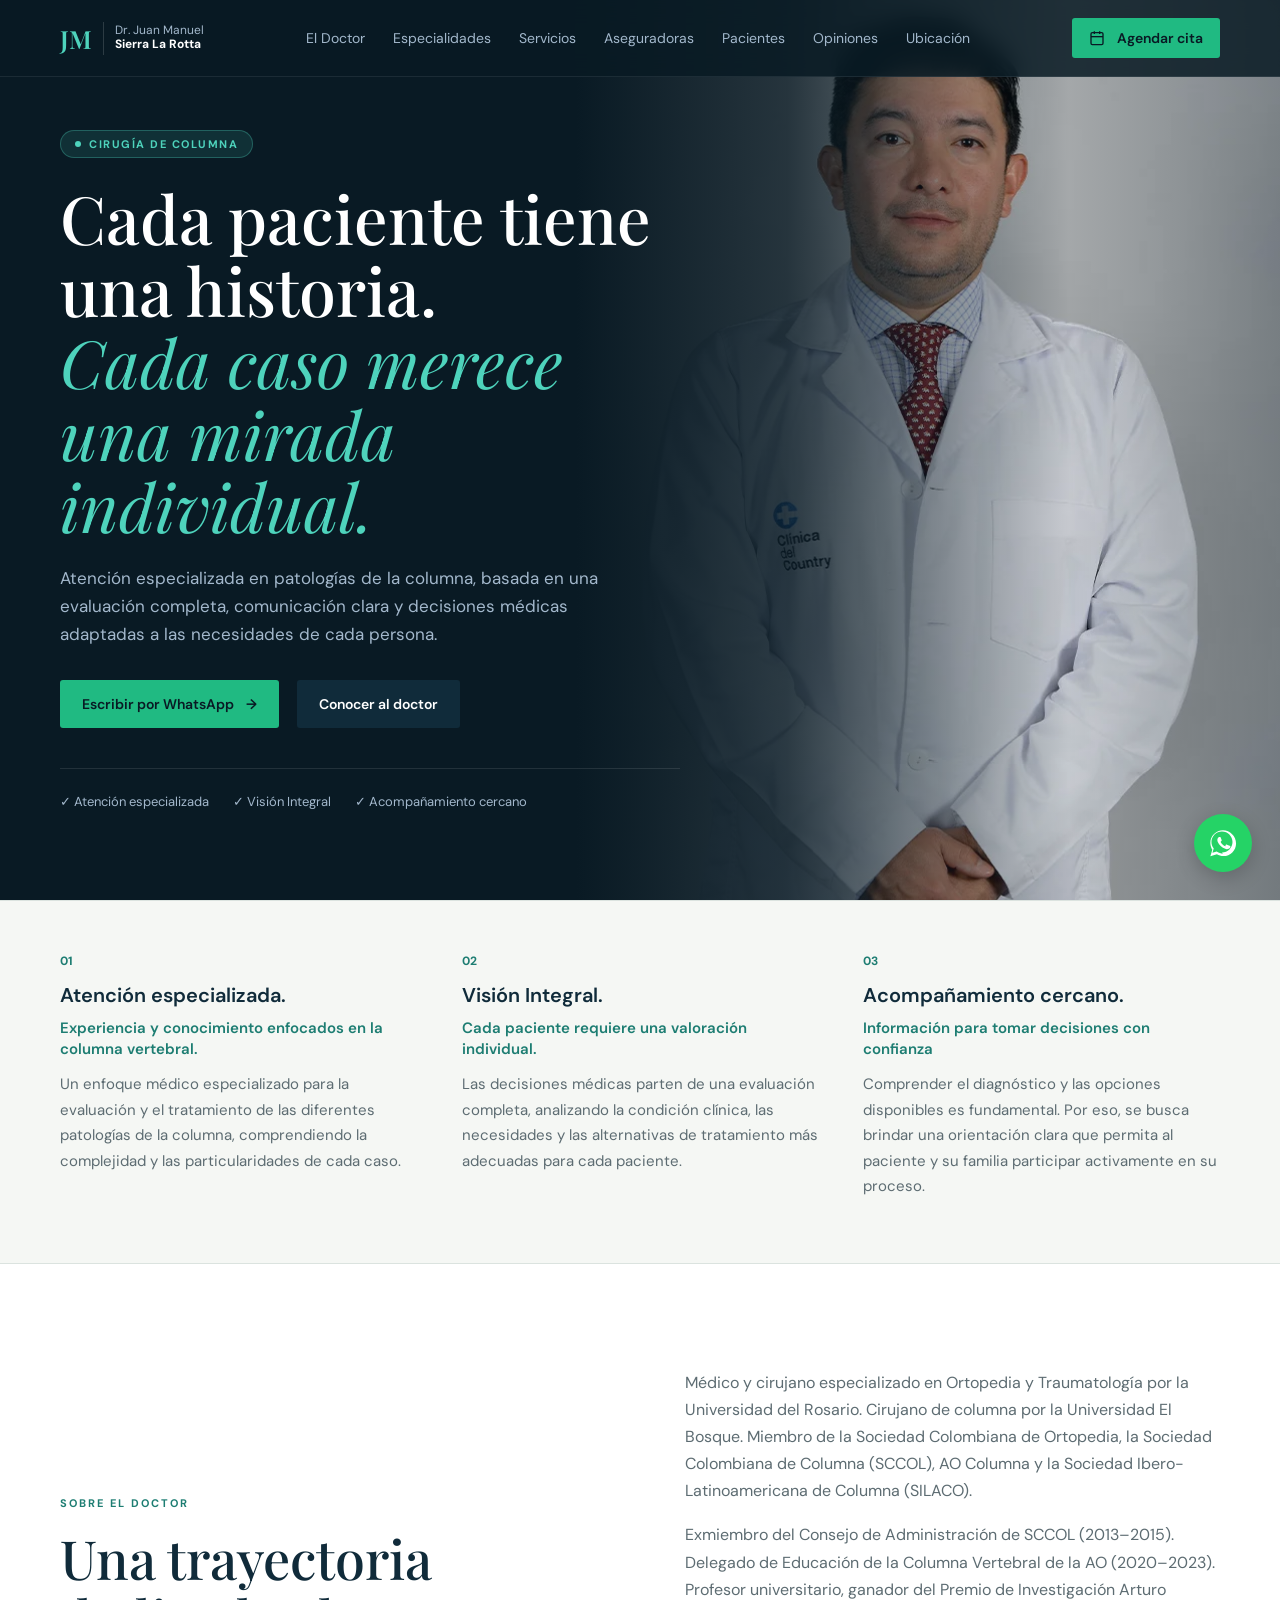
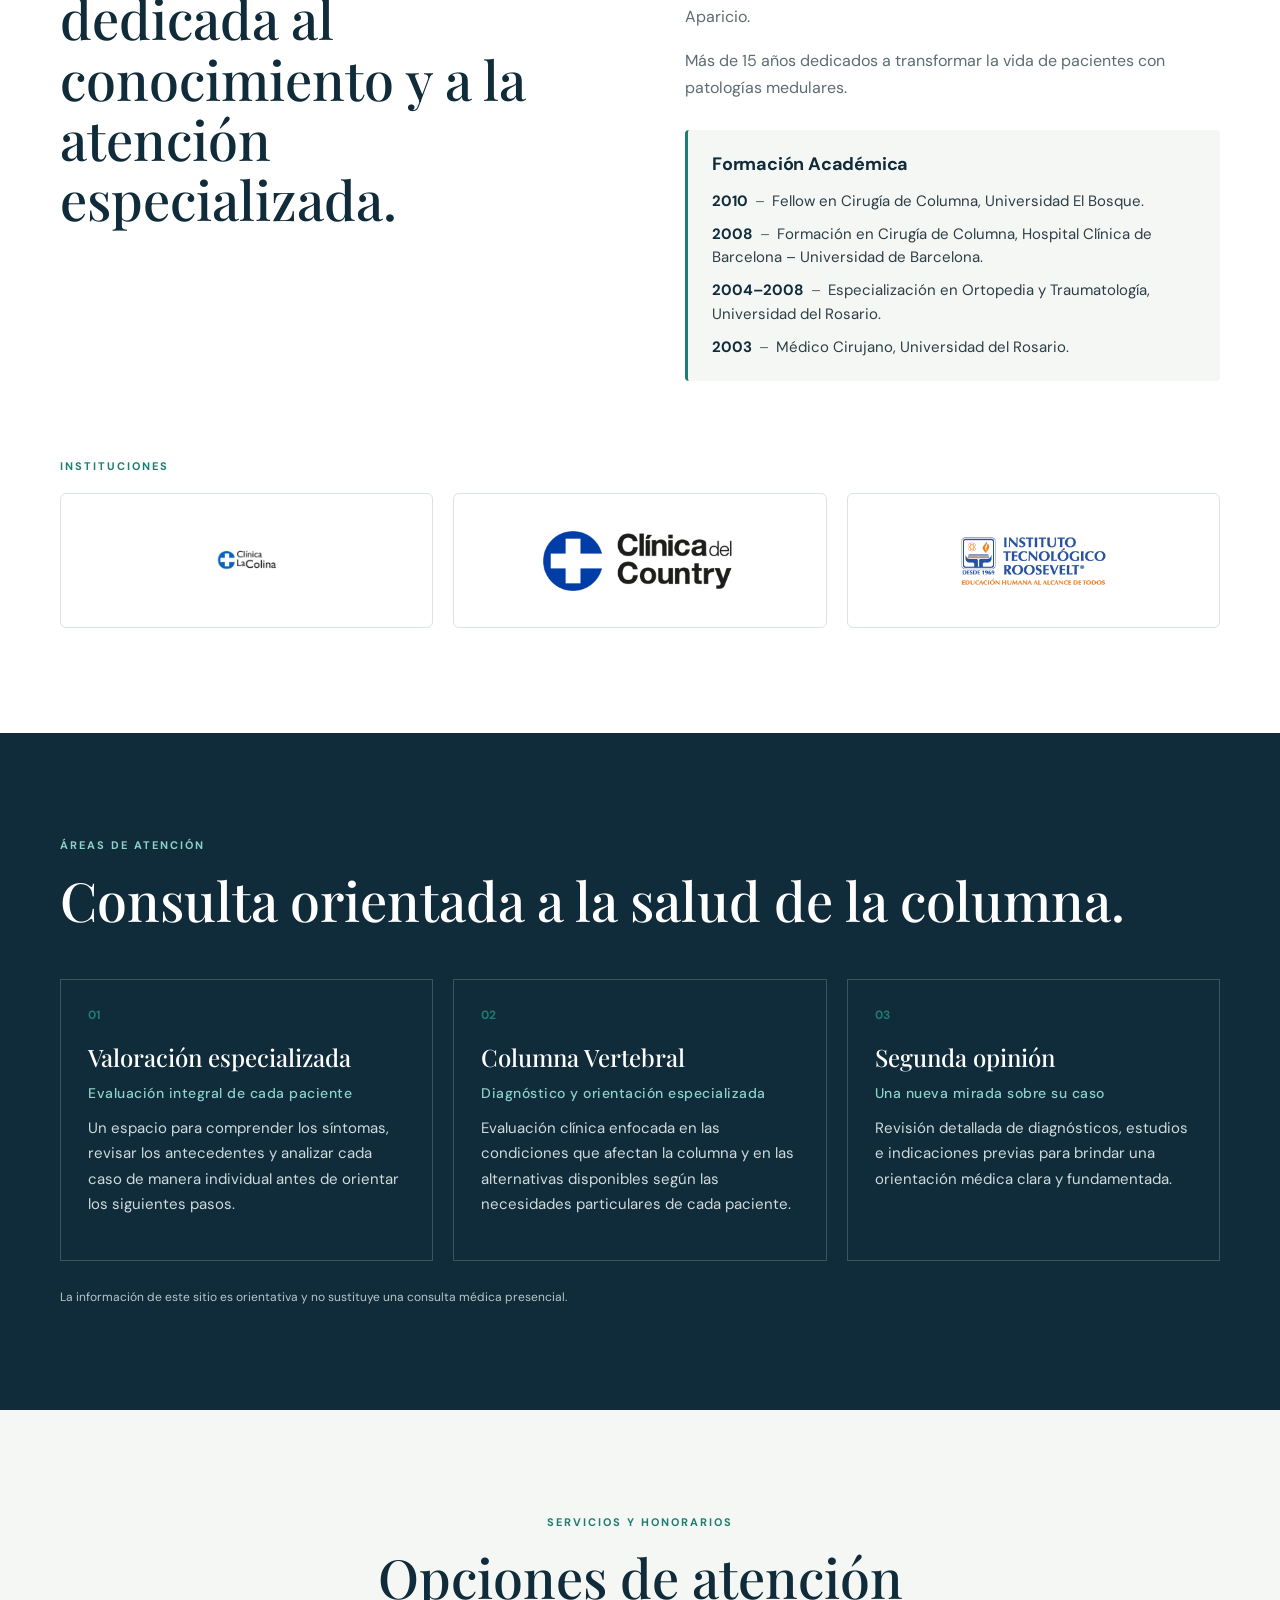
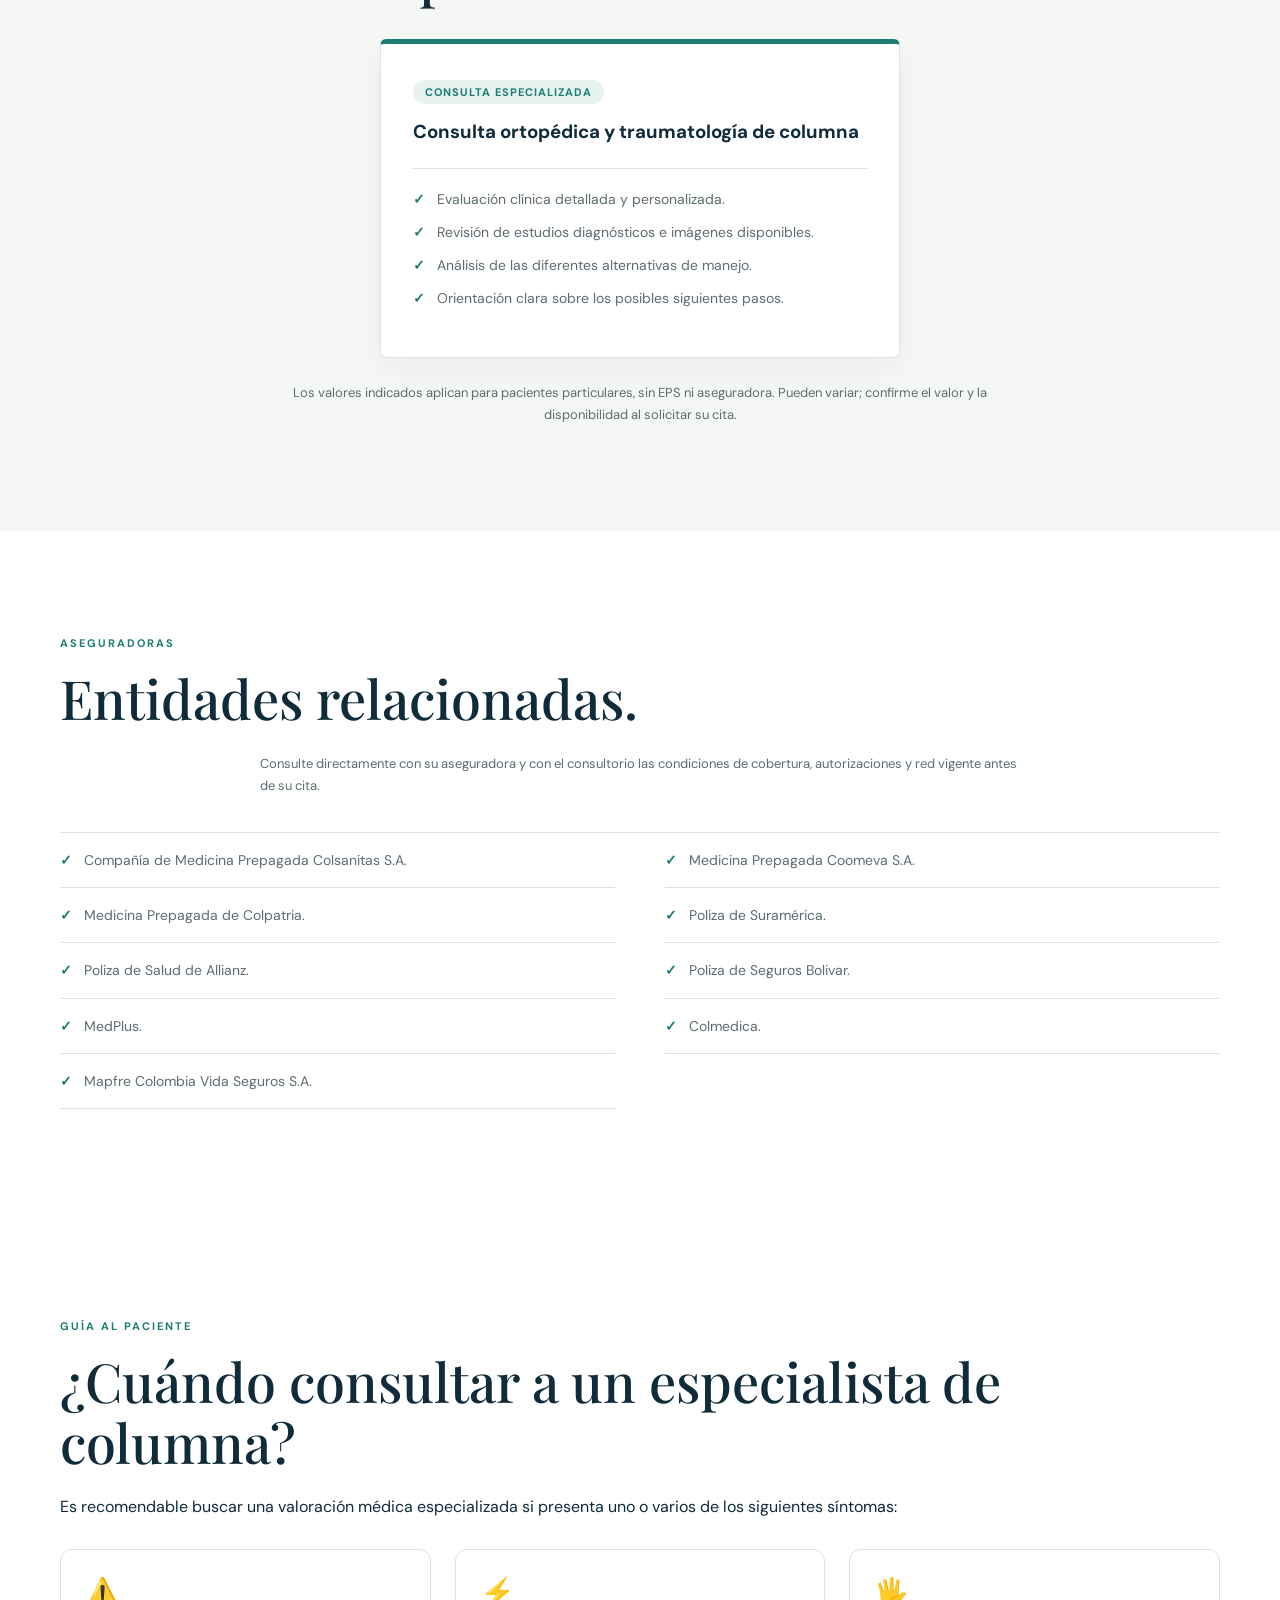
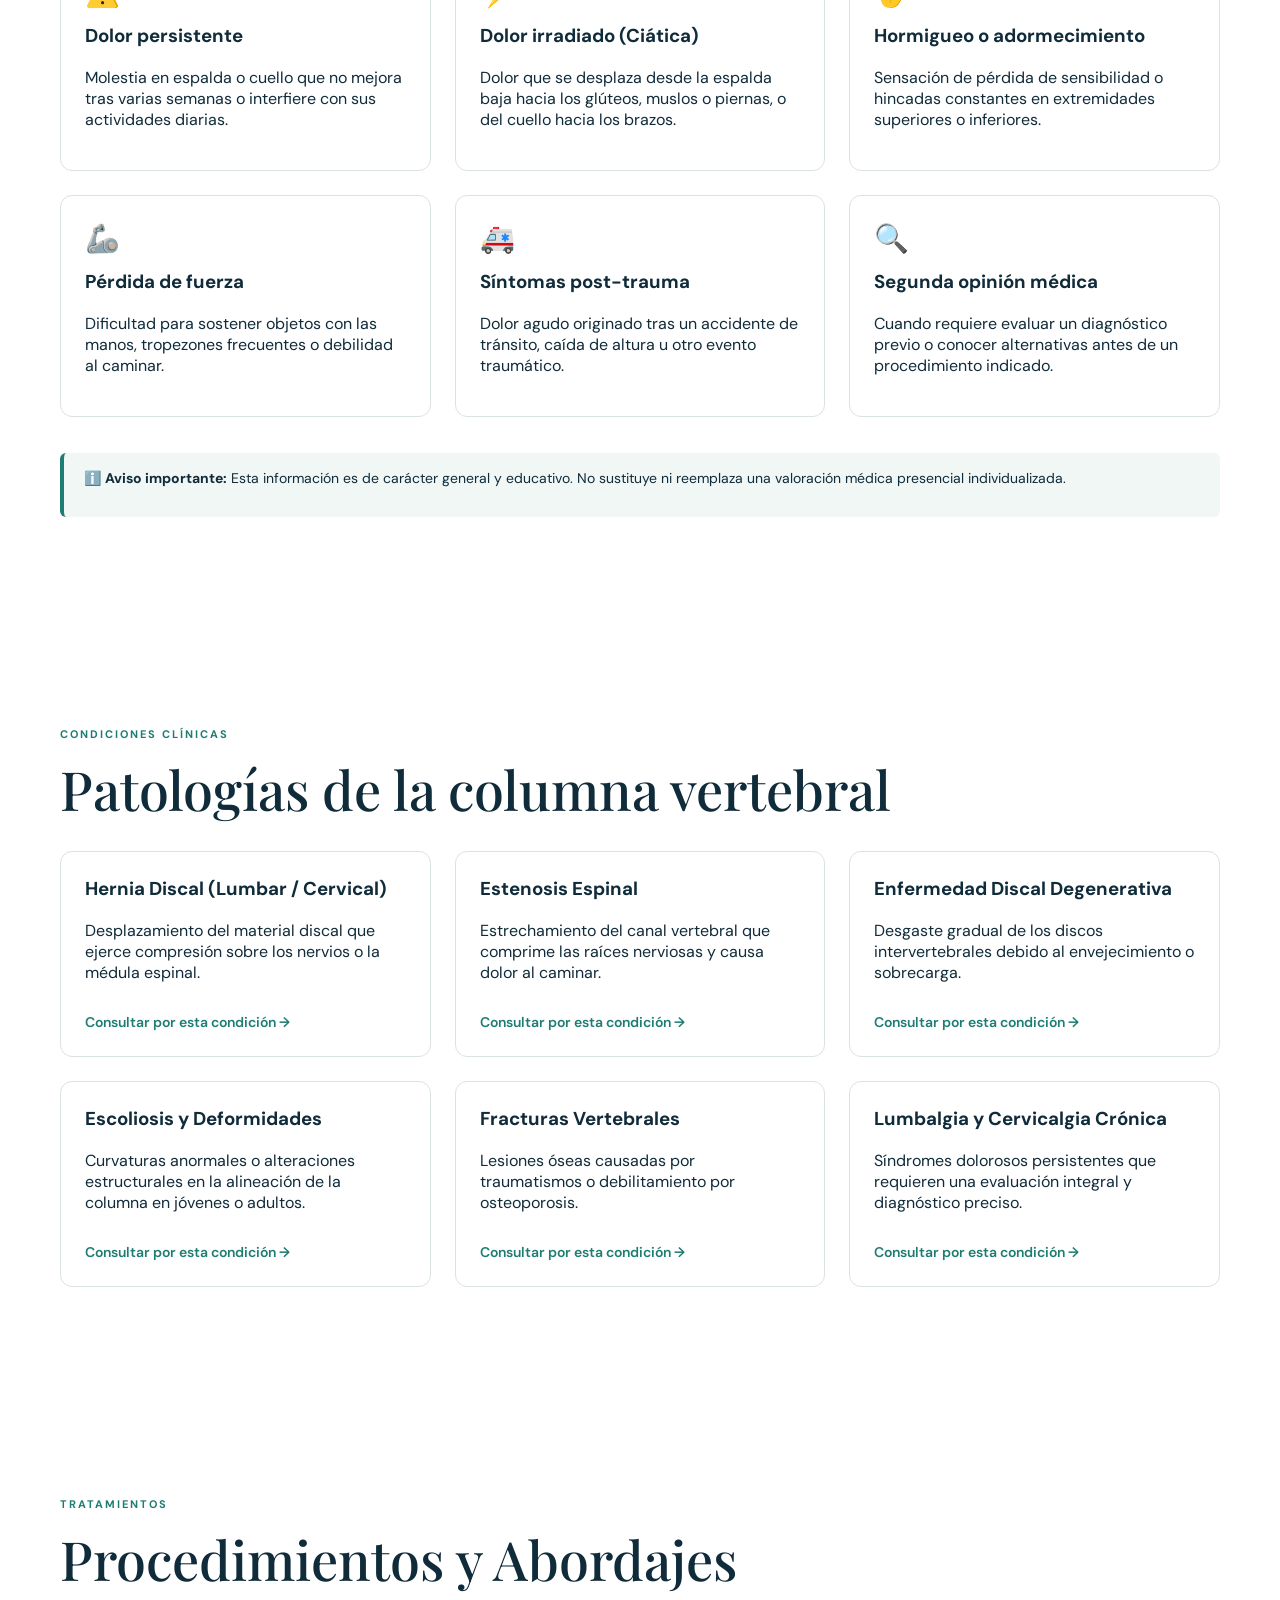
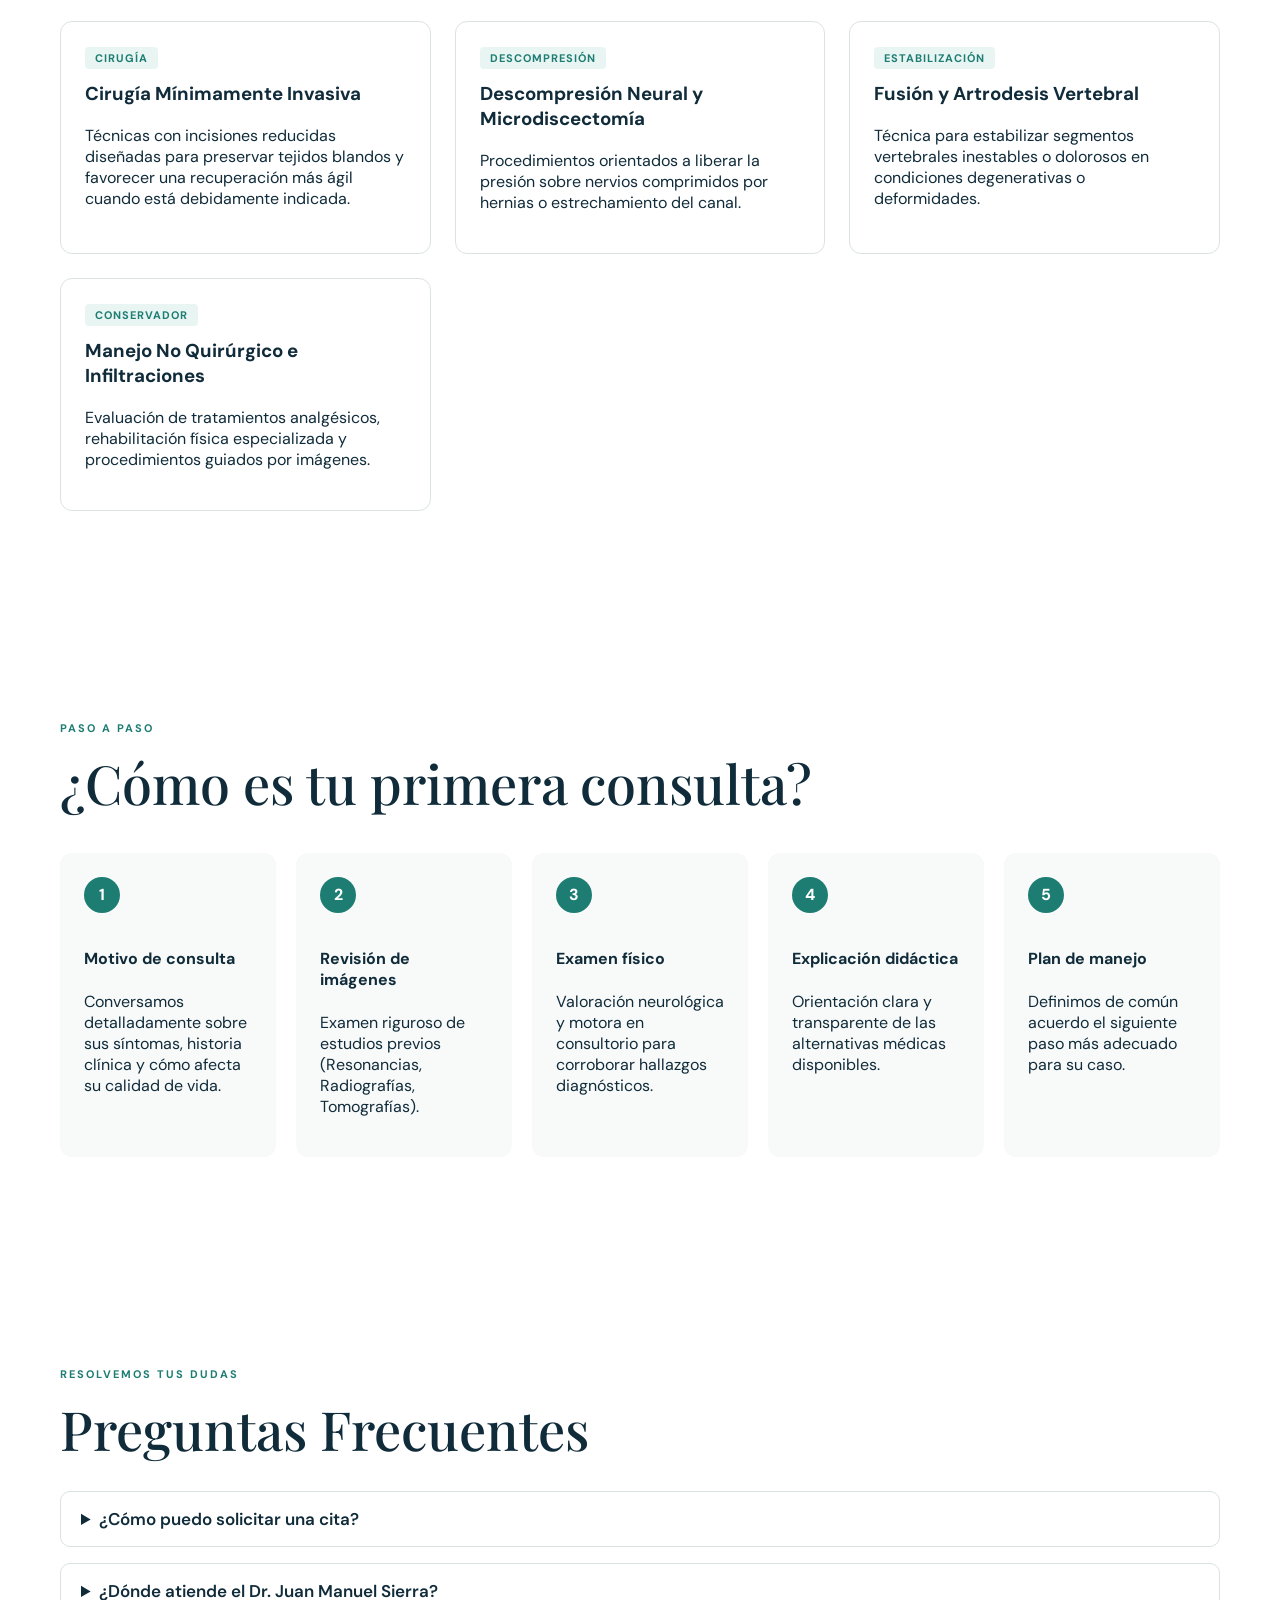
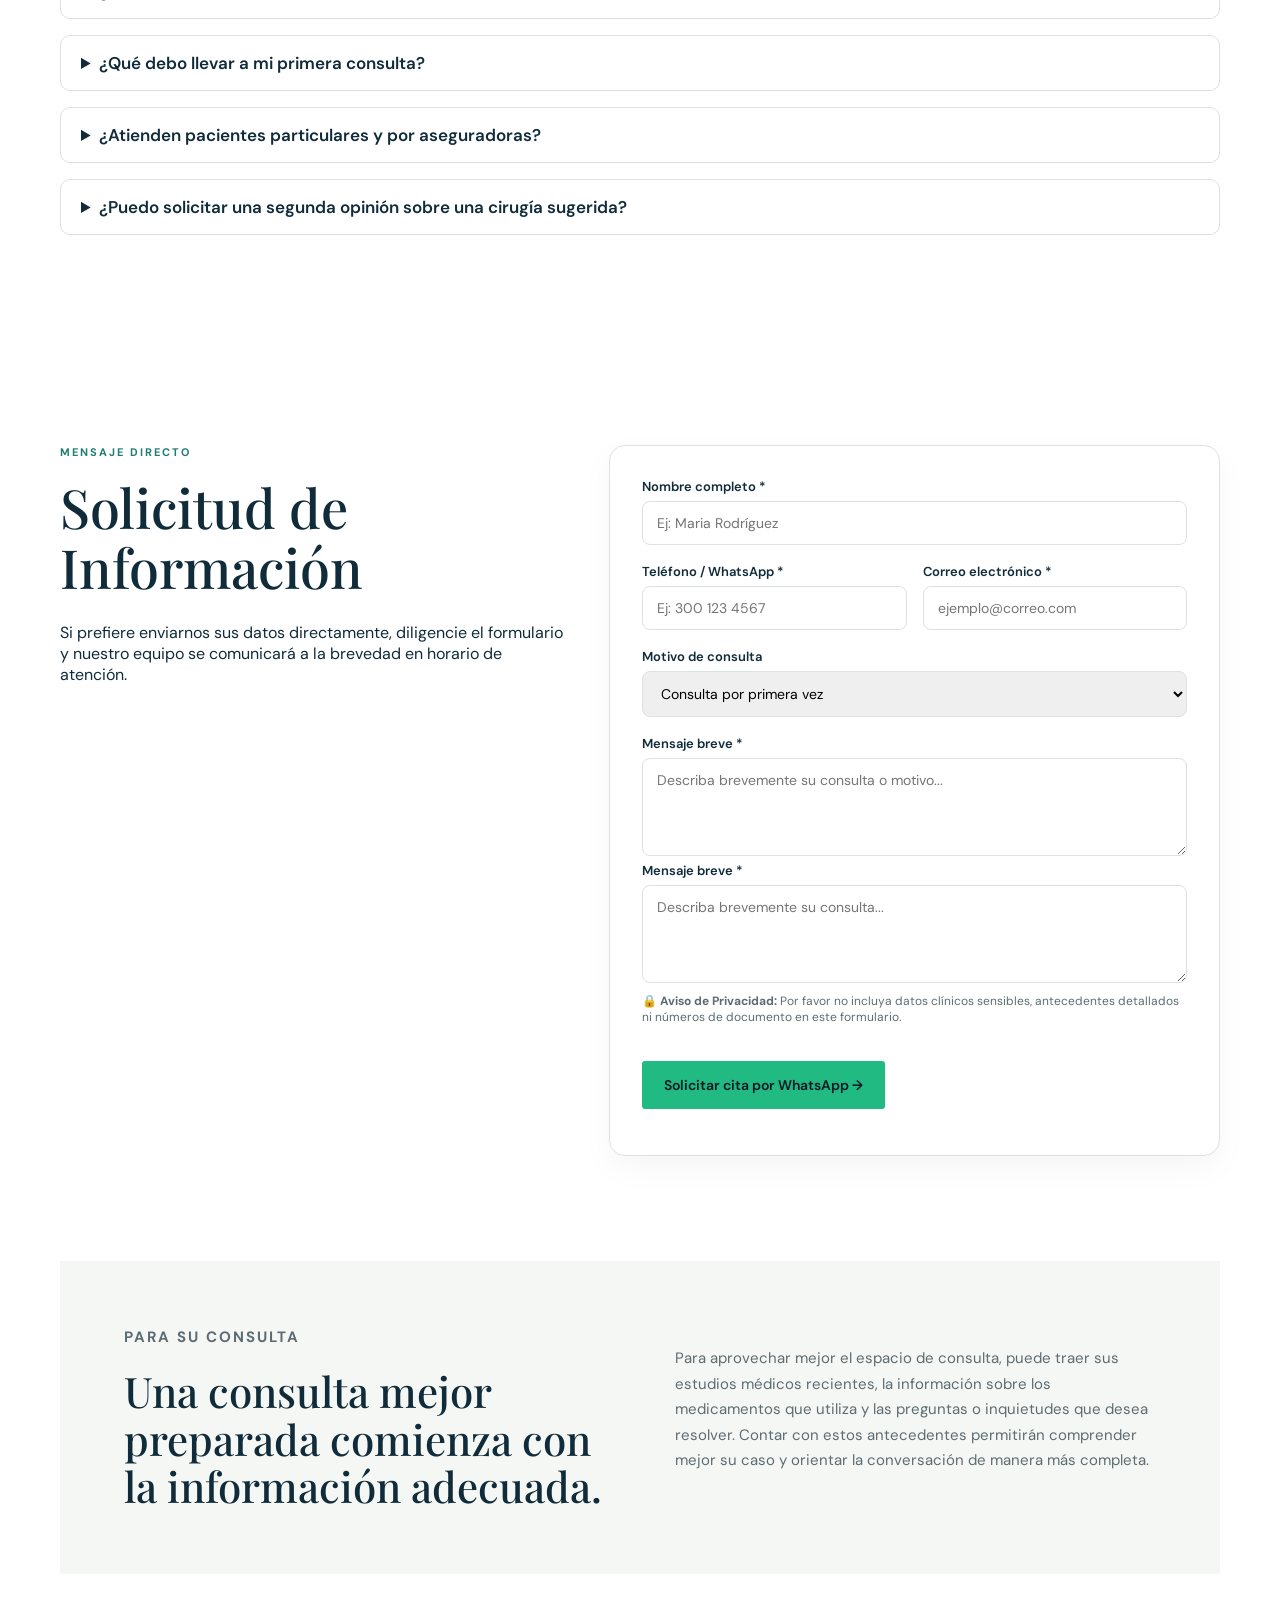
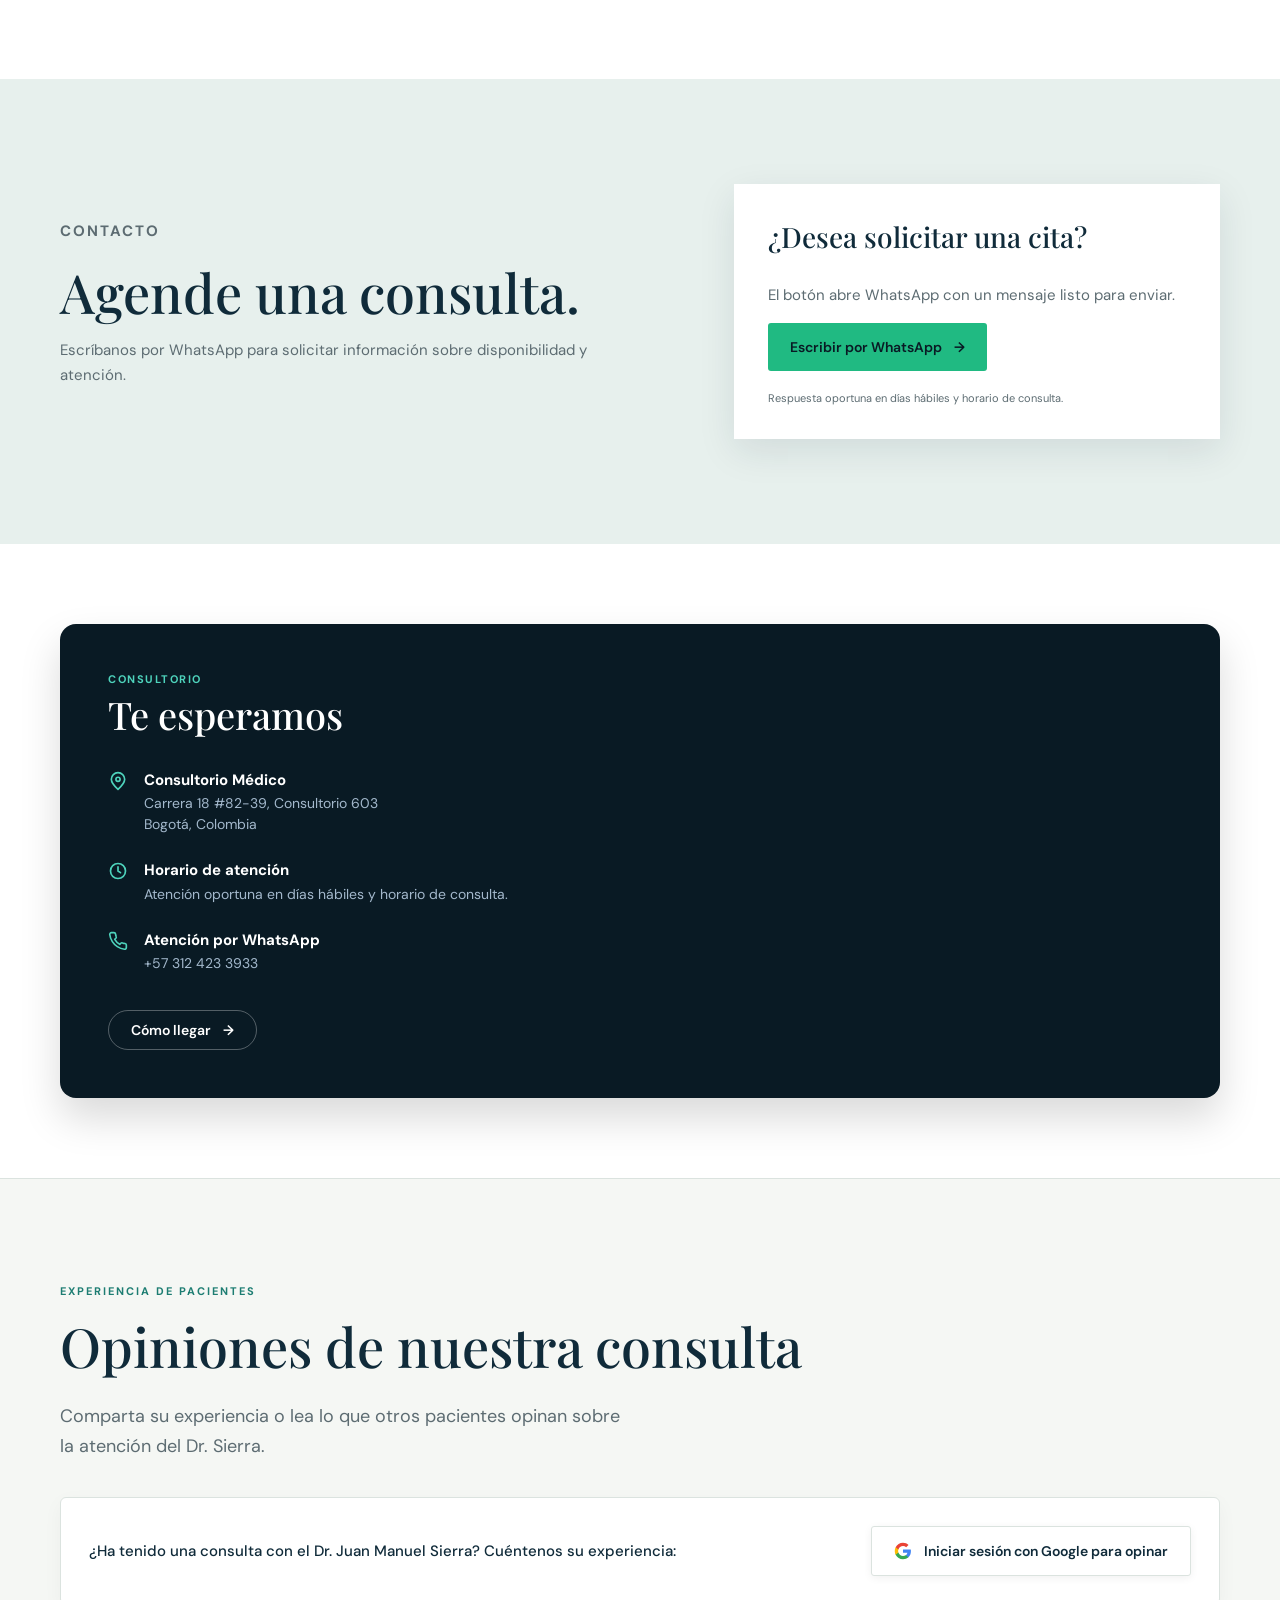
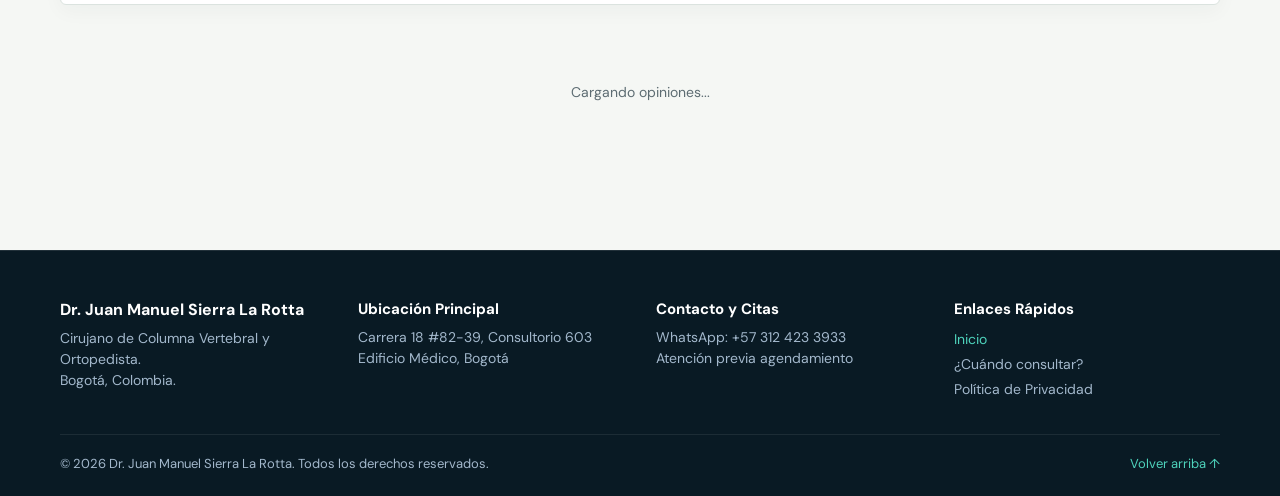
==== commit 0aeac11c: "Actualizacion: Se optimizaron las imagenes de la aplicacion, se mejoro la seguridad (opiniones), se " ====
--- a/index.html
+++ b/index.html
@@ -18,8 +18,8 @@
   <meta property="og:title" content="Dr. Juan Manuel Sierra La Rotta | Cirujano de Columna" />
   <meta property="og:description"
     content="Especialista en patologías de columna y ortopedia en Bogotá. Clínica del Country, Clínica La Colina e Instituto Roosevelt." />
-  <meta property="og:image" content="https://juan-manuel-sierra.vercel.app/images/JuanManuelSierra.jpg" />
-  <meta property="og:image:secure_url" content="https://juan-manuel-sierra.vercel.app/images/JuanManuelSierra.jpg" />
+  <meta property="og:image" content="https://juan-manuel-sierra.vercel.app/images/JuanManuelSierra.webp" />
+  <meta property="og:image:secure_url" content="https://juan-manuel-sierra.vercel.app/images/JuanManuelSierra.webp" />
   <meta property="og:image:type" content="image/jpeg" />
   <meta property="og:image:width" content="700" />
   <meta property="og:image:height" content="952" />
@@ -30,7 +30,7 @@
   <meta name="twitter:title" content="Dr. Juan Manuel Sierra La Rotta | Cirujano de Columna" />
   <meta name="twitter:description"
     content="Especialista en patologías de la columna vertebral y ortopedia en Bogotá." />
-  <meta name="twitter:image" content="https://juan-manuel-sierra.vercel.app/images/JuanManuelSierra.jpg" />
+  <meta name="twitter:image" content="https://juan-manuel-sierra.vercel.app/images/JuanManuelSierra.webp" />
 
   <link rel="preconnect" href="https://fonts.googleapis.com" />
   <link rel="preconnect" href="https://fonts.gstatic.com" crossorigin />
@@ -39,6 +39,58 @@
     rel="stylesheet" />
   <link rel="stylesheet" href="styles.css" />
   <meta name="google-site-verification" content="m7zWb8lciCkG79n_0KlInwlGbLQmPK7-HpNcXYkNJ9A" />
+  <!-- SEO Técnico: Datos Estructurados Schema.org Physician -->
+  <script type="application/ld+json">
+  {
+    "@context": "https://schema.org",
+    "@type": "Physician",
+    "name": "Dr. Juan Manuel Sierra La Rotta",
+    "medicalSpecialty": [
+      "OrthopedicSurgery",
+      "SpineSurgery"
+    ],
+    "description": "Médico especialista en Cirugía de Columna Vertebral y Ortopedia en Bogotá. Atiende en la Clínica del Country, Clínica La Colina e Instituto Roosevelt.",
+    "url": "https://juan-manuel-sierra.vercel.app/",
+    "image": "https://juan-manuel-sierra.vercel.app/images/JuanManuelSierra.webp",
+    "telephone": "+573124233933",
+    "address": {
+      "@type": "PostalAddress",
+      "streetAddress": "Carrera 18 #82-39, Consultorio 603",
+      "addressLocality": "Bogotá",
+      "addressRegion": "Cundinamarca",
+      "addressCountry": "CO"
+    },
+    "geo": {
+      "@type": "GeoCoordinates",
+      "latitude": 4.6678,
+      "longitude": -74.0560
+    },
+    "priceRange": "$$$",
+    "openingHoursSpecification": [
+      {
+        "@type": "OpeningHoursSpecification",
+        "dayOfWeek": ["Monday", "Tuesday", "Wednesday", "Thursday", "Friday"],
+        "opens": "08:00",
+        "closes": "17:00"
+      }
+    ]
+  }
+  </script>
+
+  <!-- Google Analytics 4 (GA4) -->
+  <script async src="https://www.googletagmanager.com/gtag/js?id=G-265K7C89MY"></script>
+  <script>
+    window.dataLayer = window.dataLayer || [];
+    function gtag() { dataLayer.push(arguments); }
+    gtag('js', new Date());
+    gtag('config', 'G-265K7C89MY');
+  </script>
+
+  <link rel="manifest" href="manifest.webmanifest" />
+  <meta name="theme-color" content="#091a24" />
+  <link rel="icon" type="image/svg+xml" href="favicon.svg" />
+
+
 </head>
 
 <body>
@@ -76,7 +128,8 @@
     <section class="hero-dark">
       <!-- Capa de imagen de fondo alineada a la derecha -->
       <div class="hero-dark-bg">
-        <img src="images/JuanManuelSierra.jpg" alt="Dr. Juan Manuel Sierra La Rotta" />
+        <img src="images/JuanManuelSierra.webp" fetchpriority="high" decoding="async"
+          alt="Dr. Juan Manuel Sierra La Rotta - Cirujano de Columna" />
         <div class="hero-dark-overlay"></div>
       </div>
 
@@ -90,9 +143,10 @@
           </p>
 
           <div class="hero-dark-actions">
-            <button class="button button-emerald" id="whatsapp-button" type="button">
+            <button class="button button-emerald btn-whatsapp" data-whatsapp-context="Hero" type="button">
               Escribir por WhatsApp <span aria-hidden="true">→</span>
             </button>
+
             <a class="button button-dark-outline" href="#doctor">Conocer al doctor</a>
           </div>
 
@@ -177,13 +231,13 @@
           <div class="category-title">Instituciones</div>
           <div class="logos-grid">
             <div class="logo-item">
-              <img src="images/instituciones/lacolina.jpg" alt="Clinica La Colina">
+              <img src="images/instituciones/lacolina.webp" alt="Clinica La Colina">
             </div>
             <div class="logo-item">
-              <img src="images/instituciones/country.png" alt="Clinica del Country">
+              <img src="images/instituciones/country.webp" alt="Clinica del Country">
             </div>
             <div class="logo-item">
-              <img src="images/instituciones/rooselvelt.png" alt="Instituto Roosevelt">
+              <img src="images/instituciones/rooselvelt.webp" alt="Instituto Roosevelt">
             </div>
           </div>
         </div>
@@ -262,6 +316,287 @@
       </div>
     </section>
 
+    <!-- FASE 6: ¿CUÁNDO CONSULTAR? -->
+    <section class="section when-to-consult" id="cuando-consultar">
+      <div class="container">
+        <p class="eyebrow">GUÍA AL PACIENTE</p>
+        <h2>¿Cuándo consultar a un especialista de columna?</h2>
+        <p class="section-lead">
+          Es recomendable buscar una valoración médica especializada si presenta uno o varios de los siguientes
+          síntomas:
+        </p>
+
+        <div class="symptoms-grid">
+          <article class="symptom-card">
+            <div class="symptom-icon">⚠️</div>
+            <h3>Dolor persistente</h3>
+            <p>Molestia en espalda o cuello que no mejora tras varias semanas o interfiere con sus actividades diarias.
+            </p>
+          </article>
+          <article class="symptom-card">
+            <div class="symptom-icon">⚡</div>
+            <h3>Dolor irradiado (Ciática)</h3>
+            <p>Dolor que se desplaza desde la espalda baja hacia los glúteos, muslos o piernas, o del cuello hacia los
+              brazos.</p>
+          </article>
+          <article class="symptom-card">
+            <div class="symptom-icon">🖐️</div>
+            <h3>Hormigueo o adormecimiento</h3>
+            <p>Sensación de pérdida de sensibilidad o hincadas constantes en extremidades superiores o inferiores.</p>
+          </article>
+          <article class="symptom-card">
+            <div class="symptom-icon">🦾</div>
+            <h3>Pérdida de fuerza</h3>
+            <p>Dificultad para sostener objetos con las manos, tropezones frecuentes o debilidad al caminar.</p>
+          </article>
+          <article class="symptom-card">
+            <div class="symptom-icon">🚑</div>
+            <h3>Síntomas post-trauma</h3>
+            <p>Dolor agudo originado tras un accidente de tránsito, caída de altura u otro evento traumático.</p>
+          </article>
+          <article class="symptom-card">
+            <div class="symptom-icon">🔍</div>
+            <h3>Segunda opinión médica</h3>
+            <p>Cuando requiere evaluar un diagnóstico previo o conocer alternativas antes de un procedimiento indicado.
+            </p>
+          </article>
+        </div>
+
+        <div class="medical-disclaimer-box">
+          <p>ℹ️ <strong>Aviso importante:</strong> Esta información es de carácter general y educativo. No sustituye ni
+            reemplaza una valoración médica presencial individualizada.</p>
+        </div>
+      </div>
+    </section>
+
+    <!-- FASE 7: PATOLOGÍAS TRATADAS -->
+    <section class="section pathologies" id="patologias">
+      <div class="container">
+        <p class="eyebrow">CONDICIONES CLÍNICAS</p>
+        <h2>Patologías de la columna vertebral</h2>
+        <div class="pathologies-grid">
+          <article class="pathology-card">
+            <h3>Hernia Discal (Lumbar / Cervical)</h3>
+            <p>Desplazamiento del material discal que ejerce compresión sobre los nervios o la médula espinal.</p>
+            <button type="button" class="text-link btn-whatsapp">Consultar por esta condición →</button>
+          </article>
+          <article class="pathology-card">
+            <h3>Estenosis Espinal</h3>
+            <p>Estrechamiento del canal vertebral que comprime las raíces nerviosas y causa dolor al caminar.</p>
+            <button type="button" class="text-link btn-whatsapp">Consultar por esta condición →</button>
+          </article>
+          <article class="pathology-card">
+            <h3>Enfermedad Discal Degenerativa</h3>
+            <p>Desgaste gradual de los discos intervertebrales debido al envejecimiento o sobrecarga.</p>
+            <button type="button" class="text-link btn-whatsapp">Consultar por esta condición →</button>
+          </article>
+          <article class="pathology-card">
+            <h3>Escoliosis y Deformidades</h3>
+            <p>Curvaturas anormales o alteraciones estructurales en la alineación de la columna en jóvenes o adultos.
+            </p>
+            <button type="button" class="text-link btn-whatsapp">Consultar por esta condición →</button>
+          </article>
+          <article class="pathology-card">
+            <h3>Fracturas Vertebrales</h3>
+            <p>Lesiones óseas causadas por traumatismos o debilitamiento por osteoporosis.</p>
+            <button type="button" class="text-link btn-whatsapp">Consultar por esta condición →</button>
+          </article>
+          <article class="pathology-card">
+            <h3>Lumbalgia y Cervicalgia Crónica</h3>
+            <p>Síndromes dolorosos persistentes que requieren una evaluación integral y diagnóstico preciso.</p>
+            <button type="button" class="text-link btn-whatsapp">Consultar por esta condición →</button>
+          </article>
+        </div>
+      </div>
+    </section>
+
+    <!-- FASE 8: PROCEDIMIENTOS -->
+    <section class="section procedures" id="procedimientos">
+      <div class="container">
+        <p class="eyebrow">TRATAMIENTOS</p>
+        <h2>Procedimientos y Abordajes</h2>
+        <div class="procedures-grid">
+          <article class="procedure-card">
+            <span class="procedure-tag">Cirugía</span>
+            <h3>Cirugía Mínimamente Invasiva</h3>
+            <p>Técnicas con incisiones reducidas diseñadas para preservar tejidos blandos y favorecer una recuperación
+              más ágil cuando está debidamente indicada.</p>
+          </article>
+          <article class="procedure-card">
+            <span class="procedure-tag">Descompresión</span>
+            <h3>Descompresión Neural y Microdiscectomía</h3>
+            <p>Procedimientos orientados a liberar la presión sobre nervios comprimidos por hernias o estrechamiento del
+              canal.</p>
+          </article>
+          <article class="procedure-card">
+            <span class="procedure-tag">Estabilización</span>
+            <h3>Fusión y Artrodesis Vertebral</h3>
+            <p>Técnica para estabilizar segmentos vertebrales inestables o dolorosos en condiciones degenerativas o
+              deformidades.</p>
+          </article>
+          <article class="procedure-card">
+            <span class="procedure-tag">Conservador</span>
+            <h3>Manejo No Quirúrgico e Infiltraciones</h3>
+            <p>Evaluación de tratamientos analgésicos, rehabilitación física especializada y procedimientos guiados por
+              imágenes.</p>
+          </article>
+        </div>
+      </div>
+    </section>
+
+    <!-- FASE 9: ¿CÓMO ES LA CONSULTA? -->
+    <section class="section consultation-steps" id="como-es-la-consulta">
+      <div class="container">
+        <p class="eyebrow">PASO A PASO</p>
+        <h2>¿Cómo es tu primera consulta?</h2>
+        <div class="steps-timeline">
+          <div class="step-item">
+            <span class="step-number">1</span>
+            <h4>Motivo de consulta</h4>
+            <p>Conversamos detalladamente sobre sus síntomas, historia clínica y cómo afecta su calidad de vida.</p>
+          </div>
+          <div class="step-item">
+            <span class="step-number">2</span>
+            <h4>Revisión de imágenes</h4>
+            <p>Examen riguroso de estudios previos (Resonancias, Radiografías, Tomografías).</p>
+          </div>
+          <div class="step-item">
+            <span class="step-number">3</span>
+            <h4>Examen físico</h4>
+            <p>Valoración neurológica y motora en consultorio para corroborar hallazgos diagnósticos.</p>
+          </div>
+          <div class="step-item">
+            <span class="step-number">4</span>
+            <h4>Explicación didáctica</h4>
+            <p>Orientación clara y transparente de las alternativas médicas disponibles.</p>
+          </div>
+          <div class="step-item">
+            <span class="step-number">5</span>
+            <h4>Plan de manejo</h4>
+            <p>Definimos de común acuerdo el siguiente paso más adecuado para su caso.</p>
+          </div>
+        </div>
+      </div>
+    </section>
+
+    <!-- FASE 10: PREGUNTAS FRECUENTES (FAQ) -->
+    <section class="section faq-section" id="faq">
+      <div class="container">
+        <p class="eyebrow">RESOLVEMOS TUS DUDAS</p>
+        <h2>Preguntas Frecuentes</h2>
+        <div class="faq-accordion">
+          <details class="faq-item">
+            <summary>¿Cómo puedo solicitar una cita?</summary>
+            <div class="faq-answer">
+              <p>Puede agendar su cita fácilmente haciendo clic en el botón de WhatsApp en este sitio o llamando
+                directamente a los números de contacto del consultorio.</p>
+            </div>
+          </details>
+
+          <details class="faq-item">
+            <summary>¿Dónde atiende el Dr. Juan Manuel Sierra?</summary>
+            <div class="faq-answer">
+              <p>El doctor atiende en su consultorio principal ubicado en la Carrera 18 #82-39, Consultorio 603 en
+                Bogotá, así como en instituciones adscritas como Clínica del Country, Clínica La Colina e Instituto
+                Roosevelt.</p>
+            </div>
+          </details>
+
+          <details class="faq-item">
+            <summary>¿Qué debo llevar a mi primera consulta?</summary>
+            <div class="faq-answer">
+              <p>Es indispensable traer sus estudios de imagen recientes (Resonancia Magnética, Radiografías o
+                Tomografías en disco o impresas), lista de medicamentos actuales y resúmenes de tratamientos previos.
+              </p>
+            </div>
+          </details>
+
+          <details class="faq-item">
+            <summary>¿Atienden pacientes particulares y por aseguradoras?</summary>
+            <div class="faq-answer">
+              <p>Sí, se ofrece atención particular y se cuenta con relación con pólizas y medicinas prepagadas
+                (Colsanitas, Coomeva, Allianz, Sura, Bolívar, entre otras). Le recomendamos confirmar cobertura antes de
+                su cita.</p>
+            </div>
+          </details>
+
+          <details class="faq-item">
+            <summary>¿Puedo solicitar una segunda opinión sobre una cirugía sugerida?</summary>
+            <div class="faq-answer">
+              <p>Por supuesto. Una segunda opinión médica le permite revisar objetivamente los estudios diagnósticos y
+                evaluar si existen alternativas conservadoras o quirúrgicas antes de tomar una decisión.</p>
+            </div>
+          </details>
+        </div>
+      </div>
+    </section>
+
+    <!-- FASE 11: FORMULARIO DE CONTACTO DIRECTO -->
+    <section class="section contact-form-section" id="formulario-contacto">
+      <div class="container contact-form-grid">
+        <div class="contact-text">
+          <p class="eyebrow">MENSAJE DIRECTO</p>
+          <h2>Solicitud de Información</h2>
+          <p>Si prefiere enviarnos sus datos directamente, diligencie el formulario y nuestro equipo se comunicará a la
+            brevedad en horario de atención.</p>
+        </div>
+
+        <form id="contact-form" class="contact-form">
+          <!-- Campo Honeypot Anti-Spam (Oculto a usuarios reales) -->
+          <div style="display:none;" aria-hidden="true">
+            <input type="text" name="website_hp" id="website_hp" tabindex="-1" autocomplete="off" />
+          </div>
+
+          <div class="form-group">
+            <label for="contact-name">Nombre completo *</label>
+            <input type="text" id="contact-name" required placeholder="Ej: Maria Rodríguez" />
+          </div>
+
+          <div class="form-row">
+            <div class="form-group">
+              <label for="contact-phone">Teléfono / WhatsApp *</label>
+              <input type="tel" id="contact-phone" required placeholder="Ej: 300 123 4567" />
+            </div>
+            <div class="form-group">
+              <label for="contact-email">Correo electrónico *</label>
+              <input type="email" id="contact-email" required placeholder="ejemplo@correo.com" />
+            </div>
+          </div>
+
+          <div class="form-group">
+            <label for="contact-reason">Motivo de consulta</label>
+            <select id="contact-reason">
+              <option value="Consulta General">Consulta por primera vez</option>
+              <option value="Segunda Opinion">Segunda opinión médica</option>
+              <option value="Seguimiento">Seguimiento / Control</option>
+              <option value="Otro">Otro motivo</option>
+            </select>
+          </div>
+
+          <div class="form-group">
+            <label for="contact-message">Mensaje breve *</label>
+            <textarea id="contact-message" rows="4" required
+              placeholder="Describa brevemente su consulta o motivo..."></textarea>
+            <div class="form-group">
+              <label for="contact-message">Mensaje breve *</label>
+              <textarea id="contact-message" rows="4" required
+                placeholder="Describa brevemente su consulta..."></textarea>
+              <small style="color: var(--muted); font-size: 12px; margin-top: 4px; display: block;">
+                🔒 <strong>Aviso de Privacidad:</strong> Por favor no incluya datos clínicos sensibles, antecedentes
+                detallados ni números de documento en este formulario.
+              </small>
+            </div>
+
+          </div>
+
+          <button type="submit" id="btn-submit-contact" class="button button-emerald">Solicitar cita por WhatsApp
+            →</button>
+          <p id="contact-status-msg" class="contact-status" aria-live="polite"></p>
+        </form>
+      </div>
+    </section>
+
+
     <section class="section patient-section" id="pacientes">
       <div class="container patient-card">
         <div>
@@ -284,7 +619,7 @@
         <div class="contact-box">
           <h3>¿Desea solicitar una cita?</h3>
           <p>El botón abre WhatsApp con un mensaje listo para enviar.</p>
-          <button class="button" id="whatsapp-button" type="button">
+          <button class="button button-emerald btn-whatsapp" id="whatsapp-button" type="button">
             Escribir por WhatsApp <span aria-hidden="true">→</span>
           </button>
           <small>Respuesta oportuna en días hábiles y horario de consulta.</small>
@@ -323,7 +658,7 @@
                 <path
                   d="M22 16.9v3a2 2 0 0 1-2.2 2 19.8 19.8 0 0 1-8.6-3.1 19.4 19.4 0 0 1-6-6A19.8 19.8 0 0 1 2.1 4.2 2 2 0 0 1 4.1 2h3a2 2 0 0 1 2 1.7c.1 1 .4 2 .7 2.9a2 2 0 0 1-.4 2.1L8.1 10a16 16 0 0 0 6 6l1.3-1.3a2 2 0 0 1 2.1-.4 13 13 0 0 0 2.9.7 2 2 0 0 1 1.6 1.9Z" />
               </svg>
-              <p><b>Atención por WhatsApp</b><span>+57 312 448 3194</span></p>
+              <p><b>Atención por WhatsApp</b><span>+57 312 423 3933</span></p>
             </div>
           </div>
           <a class="button button-outline location-button"
@@ -392,9 +727,20 @@
                   <span class="star active" data-value="5">★</span>
                 </div>
               </div>
-              <textarea id="review-comment" rows="3"
+              <textarea id="review-comment" rows="3" maxlength="500"
                 placeholder="Escriba aquí su opinión sobre la atención, claridad, acompañamiento y profesionalismo..."
                 required></textarea>
+
+              <!-- Nuevo Contador y Checkbox -->
+              <div class="review-meta-controls" style="margin-top: 8px; font-size: 13px; color: var(--muted);">
+                <div style="text-align: right;"><span id="char-count">0</span>/500 caracteres</div>
+                <label style="display: flex; gap: 8px; align-items: flex-start; margin-top: 10px; cursor: pointer;">
+                  <input type="checkbox" id="review-consent" required />
+                  <span>Al publicar esta opinión autorizas la publicación de tu nombre, foto de perfil y comentario en
+                    este sitio web tras ser moderados.</span>
+                </label>
+              </div>
+
 
               <div class="form-actions">
                 <button type="submit" id="btn-submit-review" class="button button-small">Publicar opinión</button>
@@ -410,10 +756,41 @@
     </section>
   </main>
 
-  <footer>
-    <div class="container footer-content">
-      <span>© <span id="year"></span> Dr. Juan Manuel Sierra La Rotta</span>
-      <a href="#inicio">Volver arriba ↑</a>
+  <footer
+    style="background: #091a24; color: #ffffff; padding: 48px 0 24px 0; border-top: 1px solid rgba(255,255,255,0.1);">
+    <div class="container"
+      style="display: grid; grid-template-columns: repeat(auto-fit, minmax(240px, 1fr)); gap: 32px; margin-bottom: 32px; font-size: 14px; color: #a3b8cc;">
+      <div>
+        <strong style="color: #ffffff; font-size: 16px; display: block; margin-bottom: 8px;">Dr. Juan Manuel Sierra La
+          Rotta</strong>
+        <p style="margin: 0; line-height: 1.5;">Cirujano de Columna Vertebral y Ortopedista.<br />Bogotá, Colombia.</p>
+      </div>
+
+      <div>
+        <strong style="color: #ffffff; font-size: 15px; display: block; margin-bottom: 8px;">Ubicación
+          Principal</strong>
+        <p style="margin: 0; line-height: 1.5;">Carrera 18 #82-39, Consultorio 603<br />Edificio Médico, Bogotá</p>
+      </div>
+
+      <div>
+        <strong style="color: #ffffff; font-size: 15px; display: block; margin-bottom: 8px;">Contacto y Citas</strong>
+        <p style="margin: 0; line-height: 1.5;">WhatsApp: +57 312 423 3933<br />Atención previa agendamiento</p>
+      </div>
+
+      <div>
+        <strong style="color: #ffffff; font-size: 15px; display: block; margin-bottom: 8px;">Enlaces Rápidos</strong>
+        <ul style="list-style: none; padding: 0; margin: 0; line-height: 1.8;">
+          <li><a href="#inicio" style="color: #4ed3bc;">Inicio</a></li>
+          <li><a href="#cuando-consultar" style="color: #a3b8cc;">¿Cuándo consultar?</a></li>
+          <li><a href="privacidad.html" style="color: #a3b8cc;">Política de Privacidad</a></li>
+        </ul>
+      </div>
+    </div>
+
+    <div class="container"
+      style="border-top: 1px solid rgba(255,255,255,0.08); padding-top: 20px; display: flex; justify-content: space-between; flex-wrap: wrap; gap: 12px; font-size: 13px; color: #a3b8cc;">
+      <span>© <span id="year">2026</span> Dr. Juan Manuel Sierra La Rotta. Todos los derechos reservados.</span>
+      <a href="#inicio" style="color: #4ed3bc;">Volver arriba ↑</a>
     </div>
   </footer>
 
--- a/styles.css
+++ b/styles.css
@@ -1,1298 +1,1505 @@
-:root {
-  --ink: #102b3a;
-  --green: #1d7d72;
-  --light: #f5f7f4;
-  --paper: #fff;
-  --muted: #5d6c72;
-  --line: #dbe3df;
-  --serif: "Playfair Display", Georgia, serif;
-  --sans: "DM Sans", Arial, sans-serif;
-}
-
-* {
-  box-sizing: border-box;
-}
-
-html {
-  scroll-behavior: smooth;
-}
-
-body {
-  margin: 0;
-  color: var(--ink);
-  font-family: var(--sans);
-  background: var(--paper);
-}
-
-a {
-  color: inherit;
-  text-decoration: none;
-}
-
-.container {
-  width: min(1160px, calc(100% - 48px));
-  margin: auto;
-}
-
-/* ==========================================================================
-   Header Oscuro & Hero Full-Screen Dark Mode
-   ========================================================================== */
-
-/* Header adaptado al fondo oscuro */
-.site-header.dark-header {
-  position: fixed;
-  top: 0;
-  left: 0;
-  right: 0;
-  z-index: 100;
-  background: rgba(9, 26, 36, 0.85);
-  backdrop-filter: blur(12px);
-  border-bottom: 1px solid rgba(255, 255, 255, 0.08);
-}
-
-.dark-header .brand {
-  color: #a3b8cc;
-}
-
-.dark-header .brand strong {
-  color: #ffffff;
-}
-
-.dark-header .brand-mark {
-  color: #4ed3bc;
-  border-right-color: rgba(255, 255, 255, 0.15);
-}
-
-.dark-header .main-menu a {
-  color: #a3b8cc;
-}
-
-.dark-header .main-menu a:hover {
-  color: #4ed3bc;
-}
-
-/* Botón Verde Esmeralda */
-.button-emerald {
-  background: #20ba82 !important;
-  color: #091a24 !important;
-  font-weight: 700;
-  border-radius: 30px;
-  padding: 12px 24px;
-}
-
-.button-emerald:hover {
-  background: #2ed396 !important;
-  transform: translateY(-2px);
-}
-
-/* Sección Hero Oscura */
-.hero-dark {
-  position: relative;
-  min-height: 100vh;
-  background: #091a24;
-  display: flex;
-  align-items: center;
-  padding-top: 100px;
-  padding-bottom: 60px;
-  overflow: hidden;
-}
-
-.hero-dark-bg {
-  position: absolute;
-  top: 0;
-  right: 0;
-  width: 55%;
-  height: 100%;
-  z-index: 1;
-}
-
-.hero-dark-bg img {
-  width: 100%;
-  height: 100%;
-  object-fit: cover;
-  object-position: top center;
-}
-
-/* Degradado horizontal para fundir la imagen con el fondo oscuro */
-.hero-dark-overlay {
-  position: absolute;
-  inset: 0;
-  background: linear-gradient(90deg,
-      #091a24 0%,
-      rgba(9, 26, 36, 0.85) 30%,
-      rgba(9, 26, 36, 0.2) 70%,
-      rgba(9, 26, 36, 0.4) 100%);
-}
-
-.hero-dark-container {
-  position: relative;
-  z-index: 2;
-}
-
-.hero-dark-copy {
-  max-width: 620px;
-  color: #ffffff;
-}
-
-.pill-dark {
-  display: inline-flex;
-  align-items: center;
-  gap: 8px;
-  background: rgba(78, 211, 188, 0.12);
-  border: 1px solid rgba(78, 211, 188, 0.3);
-  color: #4ed3bc;
-  font-size: 11px;
-  font-weight: 700;
-  letter-spacing: 1.5px;
-  padding: 6px 14px;
-  border-radius: 20px;
-  margin-bottom: 24px;
-}
-
-.pill-dark span {
-  width: 6px;
-  height: 6px;
-  border-radius: 50%;
-  background: #4ed3bc;
-}
-
-.hero-dark h1 {
-  font-family: var(--serif, "Playfair Display", serif);
-  font-size: clamp(40px, 5.2vw, 68px);
-  line-height: 1.08;
-  color: #ffffff;
-  margin-bottom: 22px;
-}
-
-.hero-dark h1 em {
-  color: #4ed3bc;
-  font-style: italic;
-  font-weight: 400;
-}
-
-.lead-dark {
-  font-size: 17px;
-  line-height: 1.65;
-  color: #a3b8cc;
-  margin-bottom: 32px;
-  max-width: 540px;
-}
-
-.hero-dark-actions {
-  display: flex;
-  align-items: center;
-  gap: 18px;
-  margin-bottom: 40px;
-}
-
-.button-dark-outline {
-  background: transparent;
-  border: 1px solid rgba(255, 255, 255, 0.25);
-  color: #ffffff;
-  border-radius: 30px;
-  padding: 12px 24px;
-}
-
-.button-dark-outline:hover {
-  background: rgba(255, 255, 255, 0.1);
-  border-color: #ffffff;
-}
-
-.hero-dark-features {
-  display: flex;
-  gap: 24px;
-  font-size: 13px;
-  color: #a3b8cc;
-  border-top: 1px solid rgba(255, 255, 255, 0.1);
-  padding-top: 24px;
-}
-
-/* Responsivo para dispositivos móviles */
-@media (max-width: 900px) {
-  .hero-dark-bg {
-    width: 100%;
-    opacity: 0.35;
-  }
-
-  .hero-dark-overlay {
-    background: linear-gradient(180deg,
-        rgba(9, 26, 36, 0.7) 0%,
-        #091a24 100%);
-  }
-
-  .hero-dark-actions {
-    flex-direction: column;
-    align-items: stretch;
-  }
-
-  .hero-dark-features {
-    flex-direction: column;
-    gap: 10px;
-  }
-}
-
-.navigation {
-  min-height: 76px;
-  display: flex;
-  align-items: center;
-  justify-content: space-between;
-  gap: 24px;
-}
-
-.brand {
-  display: flex;
-  align-items: center;
-  gap: 11px;
-  font-size: 12px;
-  line-height: 1.15;
-  color: var(--muted);
-}
-
-.brand strong {
-  display: block;
-  color: var(--ink);
-}
-
-.brand-mark {
-  font: 600 25px var(--serif);
-  color: var(--green);
-  border-right: 1px solid var(--line);
-  padding-right: 11px;
-}
-
-.main-menu {
-  display: flex;
-  gap: 28px;
-  font-size: 14px;
-  color: var(--muted);
-}
-
-.main-menu a:hover,
-.text-link:hover {
-  color: var(--green);
-}
-
-.menu-appointment,
-.menu-toggle {
-  display: none;
-}
-
-/* Botones */
-.button {
-  border: 0;
-  display: inline-flex;
-  align-items: center;
-  justify-content: center;
-  gap: 12px;
-  padding: 15px 22px;
-  border-radius: 3px;
-  background: var(--ink);
-  color: #fff;
-  font: 600 14px var(--sans);
-  cursor: pointer;
-  transition: transform 0.2s, background 0.2s;
-}
-
-.button:hover {
-  background: var(--green);
-  transform: translateY(-2px);
-}
-
-.button-small {
-  padding: 11px 17px;
-}
-
-/* Hero Section */
-.hero {
-  background: linear-gradient(115deg, #f3f7f5 0%, #fff 66%);
-  padding: 92px 0;
-}
-
-.hero-grid {
-  display: grid;
-  grid-template-columns: 1.12fr 0.88fr;
-  gap: 70px;
-  align-items: center;
-}
-
-.eyebrow {
-  margin: 0 0 18px;
-  color: var(--green);
-  letter-spacing: 2px;
-  font-size: 11px;
-  font-weight: 700;
-}
-
-h1,
-h2,
-h3,
-p {
-  margin-top: 0;
-}
-
-h1,
-h2 {
-  font-family: var(--serif);
-  font-weight: 500;
-}
-
-h1 {
-  max-width: 720px;
-  margin-bottom: 25px;
-  font-size: clamp(47px, 6vw, 76px);
-  line-height: 1.04;
-}
-
-h1 em {
-  color: var(--green);
-  font-style: normal;
-}
-
-.lead {
-  max-width: 560px;
-  color: var(--muted);
-  font-size: 18px;
-  line-height: 1.7;
-}
-
-.hero-actions {
-  display: flex;
-  align-items: center;
-  gap: 28px;
-  margin-top: 35px;
-}
-
-.text-link {
-  font-size: 14px;
-  font-weight: 700;
-}
-
-.portrait {
-  min-height: 480px;
-  position: relative;
-  overflow: hidden;
-  display: flex;
-  flex-direction: column;
-  justify-content: flex-end;
-  padding: 32px;
-  border-radius: 4px;
-  color: #fff;
-  background: linear-gradient(150deg, rgba(30, 125, 114, 0.2), rgba(9, 35, 49, 0.9)),
-    radial-gradient(circle at 65% 25%, #72a99f 0 7%, transparent 7.5%),
-    linear-gradient(135deg, #b7d2cc, #274a59);
-  box-shadow: 18px 18px 0 #e2ece8;
-}
-
-.portrait img {
-  position: absolute;
-  top: 0;
-  left: 0;
-  width: 100%;
-  height: 100%;
-  object-fit: cover;
-  object-position: top center;
-  z-index: 0;
-}
-
-.portrait-copy {
-  position: relative;
-  z-index: 1;
-}
-
-.portrait-copy span {
-  display: block;
-  font-size: 13px;
-  opacity: 0.9;
-}
-
-.portrait-copy strong {
-  font: 500 29px var(--serif);
-}
-
-/* Beneficios / Pilares */
-.benefits {
-  border-block: 1px solid var(--line);
-  background: var(--light);
-}
-
-.benefits-grid {
-  display: grid;
-  grid-template-columns: repeat(3, 1fr);
-  gap: 45px;
-  padding: 48px 0;
-}
-
-.benefit-number,
-.specialties-grid article span {
-  color: var(--green);
-  font-size: 12px;
-  font-weight: 700;
-}
-
-.benefits h2 {
-  margin: 12px 0 10px;
-  font: 600 20px var(--sans);
-}
-
-.benefits h4 {
-  margin: 0 0 12px;
-  font-size: 15px;
-  font-weight: 600;
-  color: var(--green);
-  line-height: 1.4;
-  text-align: left;
-}
-
-.benefits p,
-.rich-text p,
-.specialties-grid p,
-.contact p,
-.patient-card p {
-  color: var(--muted);
-  line-height: 1.7;
-  font-size: 15px;
-}
-
-/* Secciones Generales & Sobre el Doctor */
-.section {
-  padding: 105px 0;
-}
-
-h2 {
-  margin-bottom: 24px;
-  font-size: clamp(36px, 4.4vw, 54px);
-  line-height: 1.12;
-}
-
-.two-columns {
-  display: grid;
-  grid-template-columns: 1fr 1fr;
-  gap: 90px;
-  align-items: center;
-}
-
-.rich-text p {
-  margin-bottom: 17px;
-  font-size: 16px;
-}
-
-/* Formación Académica */
-.academic-formation {
-  margin-top: 28px;
-  padding: 22px 24px;
-  background: var(--light);
-  border-left: 3px solid var(--green);
-  border-radius: 4px;
-}
-
-.academic-title {
-  margin: 0 0 14px;
-  font-family: var(--sans);
-  font-size: 18px;
-  font-weight: 700;
-  color: var(--ink);
-  letter-spacing: -0.2px;
-}
-
-.academic-list {
-  list-style: none;
-  padding: 0;
-  margin: 0;
-  display: flex;
-  flex-direction: column;
-  gap: 10px;
-}
-
-.academic-list li {
-  font-size: 15px;
-  line-height: 1.55;
-  color: var(--ink);
-}
-
-.academic-year {
-  font-weight: 700;
-  color: var(--ink);
-}
-
-.academic-sep {
-  color: var(--muted);
-  margin: 0 3px;
-}
-
-.academic-text {
-  color: #2d3e47;
-}
-
-/* Instituciones */
-.institutions {
-  margin-top: 78px;
-}
-
-.affiliation-category .category-title {
-  font-size: 11px;
-  font-weight: 700;
-  letter-spacing: 2px;
-  color: var(--green);
-  text-transform: uppercase;
-  margin-bottom: 20px;
-}
-
-.logos-grid {
-  display: grid;
-  grid-template-columns: repeat(3, 1fr);
-  gap: 20px;
-}
-
-.logo-item {
-  background: #ffffff;
-  border: 1px solid var(--line);
-  border-radius: 6px;
-  min-height: 135px;
-  display: flex;
-  align-items: center;
-  justify-content: center;
-  padding: 20px;
-  transition: transform 0.2s, box-shadow 0.2s;
-}
-
-.logo-item:hover {
-  transform: translateY(-3px);
-  box-shadow: 0 10px 25px rgba(16, 43, 58, 0.08);
-}
-
-.logo-item img {
-  max-width: 100%;
-  max-height: 60px;
-  object-fit: contain;
-}
-
-/* Especialidades */
-.specialties {
-  background: var(--ink);
-  color: #fff;
-}
-
-.specialties .eyebrow {
-  color: #8cd2c9;
-}
-
-.specialties-grid {
-  display: grid;
-  grid-template-columns: repeat(3, 1fr);
-  gap: 20px;
-  margin-top: 48px;
-}
-
-.specialties-grid article {
-  padding: 27px;
-  min-height: 250px;
-  border: 1px solid rgba(255, 255, 255, 0.19);
-  display: flex;
-  flex-direction: column;
-  justify-content: flex-start;
-}
-
-.specialties-grid h3 {
-  margin: 18px 0 11px;
-  font: 500 24px var(--serif);
-}
-
-.specialties-grid h5 {
-  margin: 0 0 14px;
-  font-size: 14px;
-  font-weight: 500;
-  color: #8cd2c9;
-  letter-spacing: 0.5px;
-}
-
-.specialties-grid p {
-  color: #cfdbdc;
-}
-
-.disclaimer {
-  margin: 28px 0 0;
-  font-size: 12px;
-  color: #b5c8c8;
-}
-
-/* Servicios */
-.services {
-  background: var(--light);
-}
-
-.services-container {
-  text-align: center;
-}
-
-.services-grid {
-  display: flex;
-  justify-content: center;
-  margin-top: 32px;
-}
-
-.service-card-featured {
-  max-width: 520px;
-  width: 100%;
-  text-align: left;
-  position: relative;
-  background: #ffffff;
-  border: 1px solid var(--line);
-  border-top: 5px solid var(--green) !important;
-  border-radius: 6px;
-  padding: 36px 32px !important;
-  box-shadow: 0 10px 30px rgba(16, 43, 58, 0.05);
-}
-
-.service-badge {
-  display: inline-block;
-  background: #e6f3f0;
-  color: var(--green);
-  font-size: 11px;
-  font-weight: 700;
-  text-transform: uppercase;
-  letter-spacing: 1px;
-  padding: 5px 12px;
-  border-radius: 20px;
-  margin-bottom: 15px;
-}
-
-.service-features {
-  list-style: none;
-  padding: 0;
-  margin: 24px 0 0;
-  border-top: 1px solid var(--line);
-  padding-top: 20px;
-}
-
-.service-features li {
-  position: relative;
-  padding-left: 24px;
-  margin-bottom: 12px;
-  font-size: 14px;
-  color: var(--muted);
-  line-height: 1.5;
-}
-
-.service-features li::before {
-  content: "✓";
-  position: absolute;
-  left: 0;
-  color: var(--green);
-  font-weight: bold;
-}
-
-.price-notice,
-.insurance-intro {
-  max-width: 760px;
-  margin: 24px auto 0;
-  color: var(--muted);
-  font-size: 13px;
-  line-height: 1.7;
-}
-
-/* Aseguradoras */
-.insurance-list {
-  display: grid;
-  grid-template-columns: repeat(2, 1fr);
-  gap: 0 50px;
-  margin: 35px 0 0;
-  padding: 0;
-  list-style: none;
-  border-top: 1px solid var(--line);
-}
-
-.insurance-list li {
-  padding: 17px 0 17px 24px;
-  border-bottom: 1px solid var(--line);
-  color: var(--muted);
-  font-size: 14px;
-  line-height: 1.45;
-  position: relative;
-}
-
-.insurance-list li:before {
-  content: "✓";
-  position: absolute;
-  left: 0;
-  color: var(--green);
-  font-weight: bold;
-}
-
-/* Pacientes */
-.patient-section {
-  padding-top: 0;
-}
-
-.patient-card {
-  display: grid;
-  grid-template-columns: 1fr 1fr;
-  gap: 70px;
-  padding: 64px;
-  background: var(--light);
-  align-items: center;
-}
-
-.patient-card h2 {
-  margin: 0;
-  font-size: 42px;
-}
-
-/* Contacto */
-.contact {
-  background: #e7f0ed;
-}
-
-.contact-grid {
-  display: grid;
-  grid-template-columns: 1.1fr 0.9fr;
-  gap: 80px;
-  align-items: center;
-}
-
-.contact h2 {
-  margin-bottom: 15px;
-}
-
-.contact-box {
-  padding: 34px;
-  background: #fff;
-  box-shadow: 0 12px 35px rgba(16, 43, 58, 0.1);
-}
-
-.contact-box h3 {
-  font: 500 28px var(--serif);
-}
-
-.contact-box small {
-  display: block;
-  margin-top: 20px;
-  color: var(--muted);
-  font-size: 11px;
-}
-
-/* ==========================================================================
-   Sección de Ubicación Estilo Tarjeta Dividida
-   ========================================================================== */
-.location {
-  padding: 80px 0;
-  background: var(--paper, #ffffff);
-}
-
-.location-card {
-  display: grid;
-  grid-template-columns: 0.9fr 1.1fr;
-  background: #091a24;
-  border-radius: 16px;
-  overflow: hidden;
-  box-shadow: 0 20px 40px rgba(0, 0, 0, 0.15);
-}
-
-.location-info {
-  padding: 48px;
-  color: #ffffff;
-  display: flex;
-  flex-direction: column;
-  justify-content: center;
-}
-
-.location-info .eyebrow {
-  color: #4ed3bc;
-  font-size: 11px;
-  font-weight: 700;
-  letter-spacing: 1.5px;
-  margin-bottom: 8px;
-}
-
-.location-info h2 {
-  font-family: var(--serif, "Playfair Display", serif);
-  font-size: 38px;
-  color: #ffffff;
-  margin-top: 0;
-  margin-bottom: 32px;
-}
-
-.contact-list {
-  display: flex;
-  flex-direction: column;
-  gap: 24px;
-  margin-bottom: 36px;
-}
-
-.contact-item {
-  display: flex;
-  align-items: flex-start;
-  gap: 16px;
-}
-
-.contact-item svg {
-  color: #4ed3bc;
-  margin-top: 2px;
-  flex-shrink: 0;
-}
-
-.contact-item p {
-  margin: 0;
-  font-size: 14px;
-  line-height: 1.5;
-  color: #a3b8cc;
-}
-
-.contact-item b {
-  display: block;
-  color: #ffffff;
-  font-size: 15px;
-  margin-bottom: 2px;
-}
-
-.contact-item span {
-  display: block;
-}
-
-.location-button {
-  align-self: flex-start;
-  border: 1px solid rgba(255, 255, 255, 0.3);
-  color: #ffffff;
-  background: transparent;
-  padding: 10px 22px;
-  border-radius: 30px;
-  font-size: 14px;
-  text-decoration: none;
-  transition: all 0.2s ease;
-}
-
-.location-button:hover {
-  background: #ffffff;
-  color: #091a24;
-  border-color: #ffffff;
-}
-
-.location-map {
-  width: 100%;
-  height: 100%;
-  min-height: 420px;
-}
-
-.location-map iframe {
-  width: 100%;
-  height: 100%;
-  border: 0;
-  display: block;
-}
-
-/* ==========================================================================
-   Sección de Reseñas y Formulario con Google Auth
-   ========================================================================== */
-.reviews-section {
-  background: var(--light);
-  border-top: 1px solid var(--line);
-}
-
-.reviews-header {
-  margin-bottom: 35px;
-}
-
-.review-action-box {
-  background: #ffffff;
-  border: 1px solid var(--line);
-  border-radius: 6px;
-  padding: 28px;
-  margin-bottom: 48px;
-  box-shadow: 0 6px 20px rgba(16, 43, 58, 0.04);
-}
-
-.auth-prompt {
-  display: flex;
-  justify-content: space-between;
-  align-items: center;
-  gap: 20px;
-  flex-wrap: wrap;
-}
-
-.auth-prompt p {
-  margin: 0;
-  font-size: 15px;
-  color: var(--ink);
-  font-weight: 500;
-}
-
-.button-google {
-  background: #ffffff;
-  color: var(--ink);
-  border: 1px solid var(--line);
-  box-shadow: 0 2px 8px rgba(0, 0, 0, 0.06);
-}
-
-.button-google:hover {
-  background: #f8faf9;
-  border-color: #4285f4;
-  color: #1a73e8;
-  transform: translateY(-2px);
-}
-
-.user-logged-header {
-  display: flex;
-  align-items: center;
-  gap: 12px;
-  margin-bottom: 18px;
-  padding-bottom: 14px;
-  border-bottom: 1px solid var(--line);
-}
-
-.user-avatar {
-  width: 40px;
-  height: 40px;
-  border-radius: 50%;
-  object-fit: cover;
-}
-
-.user-logged-header span {
-  display: block;
-  font-size: 11px;
-  color: var(--muted);
-}
-
-.user-logged-header strong {
-  font-size: 14px;
-  color: var(--ink);
-}
-
-.text-link-small {
-  margin-left: auto;
-  background: none;
-  border: 0;
-  color: var(--muted);
-  font-size: 12px;
-  cursor: pointer;
-  text-decoration: underline;
-}
-
-.text-link-small:hover {
-  color: #c92a2a;
-}
-
-.rating-picker {
-  display: flex;
-  align-items: center;
-  gap: 12px;
-  margin-bottom: 12px;
-  font-size: 14px;
-  font-weight: 500;
-}
-
-.star-rating {
-  display: flex;
-  gap: 4px;
-  cursor: pointer;
-}
-
-.star-rating .star {
-  font-size: 22px;
-  color: #d1d9d5;
-  transition: color 0.15s ease, transform 0.15s ease;
-}
-
-.star-rating .star.active {
-  color: #f5a623;
-}
-
-.star-rating .star:hover {
-  transform: scale(1.2);
-}
-
-#review-comment {
-  width: 100%;
-  padding: 12px 14px;
-  font-family: var(--sans);
-  font-size: 14px;
-  border: 1px solid var(--line);
-  border-radius: 4px;
-  resize: vertical;
-  outline: none;
-}
-
-#review-comment:focus {
-  border-color: var(--green);
-}
-
-.form-actions {
-  display: flex;
-  justify-content: flex-end;
-  margin-top: 12px;
-}
-
-.reviews-grid {
-  display: grid;
-  grid-template-columns: repeat(auto-fill, minmax(320px, 1fr));
-  gap: 22px;
-}
-
-.review-card {
-  background: #ffffff;
-  border: 1px solid var(--line);
-  border-radius: 6px;
-  padding: 24px;
-  display: flex;
-  flex-direction: column;
-  justify-content: space-between;
-  box-shadow: 0 4px 15px rgba(16, 43, 58, 0.03);
-}
-
-.review-stars {
-  color: #f5a623;
-  font-size: 16px;
-  margin-bottom: 12px;
-}
-
-.review-text {
-  font-size: 14px;
-  line-height: 1.6;
-  color: var(--ink);
-  margin-bottom: 18px;
-  flex-grow: 1;
-}
-
-.review-author {
-  display: flex;
-  align-items: center;
-  gap: 12px;
-  border-top: 1px solid var(--line);
-  padding-top: 12px;
-}
-
-.review-author img {
-  width: 34px;
-  height: 34px;
-  border-radius: 50%;
-  object-fit: cover;
-}
-
-.review-author strong {
-  display: block;
-  font-size: 13px;
-  color: var(--ink);
-}
-
-.review-author small {
-  font-size: 11px;
-  color: var(--muted);
-}
-
-.loading-text,
-.empty-text {
-  grid-column: 1 / -1;
-  text-align: center;
-  color: var(--muted);
-  font-size: 14px;
-  padding: 30px 0;
-}
-
-/* Footer & Botón Flotante */
-footer {
-  padding: 25px 0;
-  color: #cbd7d6;
-  background: var(--ink);
-  font-size: 12px;
-}
-
-.footer-content {
-  display: flex;
-  justify-content: space-between;
-  gap: 20px;
-}
-
-footer a:hover {
-  color: white;
-}
-
-.whatsapp-float {
-  position: fixed;
-  bottom: 28px;
-  right: 28px;
-  width: 58px;
-  height: 58px;
-  background-color: #25d366;
-  color: #ffffff;
-  border-radius: 50%;
-  display: flex;
-  align-items: center;
-  justify-content: center;
-  box-shadow: 0 6px 20px rgba(0, 0, 0, 0.2);
-  z-index: 999;
-  text-decoration: none;
-  transition: transform 0.25s ease, box-shadow 0.25s ease, background-color 0.2s ease;
-}
-
-.whatsapp-float:hover {
-  background-color: #20ba5a;
-  transform: scale(1.08) translateY(-3px);
-  box-shadow: 0 10px 25px rgba(37, 211, 102, 0.45);
-}
-
-.whatsapp-float-tooltip {
-  position: absolute;
-  right: 70px;
-  background: var(--ink);
-  color: #ffffff;
-  font-size: 12px;
-  font-weight: 500;
-  padding: 7px 14px;
-  border-radius: 6px;
-  white-space: nowrap;
-  pointer-events: none;
-  opacity: 0;
-  transform: translateX(10px);
-  transition: opacity 0.2s ease, transform 0.2s ease;
-  box-shadow: 0 4px 14px rgba(16, 43, 58, 0.2);
-}
-
-.whatsapp-float-tooltip::after {
-  content: "";
-  position: absolute;
-  top: 50%;
-  right: -5px;
-  transform: translateY(-50%);
-  border-width: 5px 0 5px 5px;
-  border-style: solid;
-  border-color: transparent transparent transparent var(--ink);
-}
-
-.whatsapp-float:hover .whatsapp-float-tooltip {
-  opacity: 1;
-  transform: translateX(0);
-}
-
-/* ==========================================================================
-   Media Queries Responsivos
-   ========================================================================== */
-@media (max-width: 850px) {
-  .location-card {
-    grid-template-columns: 1fr;
-  }
-
-  .location-info {
-    padding: 32px 24px;
-  }
-
-  .location-map {
-    min-height: 300px;
-  }
-}
-
-@media (max-width: 800px) {
-  .desktop-appointment {
-    display: none;
-  }
-
-  .menu-toggle {
-    display: block;
-    border: 0;
-    background: none;
-    color: var(--ink);
-    font: 600 14px var(--sans);
-    cursor: pointer;
-  }
-
-  .menu-toggle span {
-    color: var(--green);
-    font-size: 20px;
-    vertical-align: middle;
-  }
-
-  .main-menu {
-    display: none;
-    position: absolute;
-    top: 76px;
-    left: 0;
-    right: 0;
-    padding: 24px;
-    flex-direction: column;
-    gap: 20px;
-    background: #fff;
-    border-bottom: 1px solid var(--line);
-  }
-
-  .main-menu.open {
-    display: flex;
-  }
-
-  .menu-appointment {
-    display: inline-flex;
-    color: var(--green);
-    font-weight: 700;
-  }
-
-  .hero {
-    padding: 63px 0;
-  }
-
-  .hero-grid,
-  .two-columns,
-  .contact-grid,
-  .patient-card {
-    grid-template-columns: 1fr;
-    gap: 38px;
-  }
-
-  .portrait {
-    min-height: 390px;
-  }
-
-  .benefits-grid,
-  .specialties-grid,
-  .logos-grid,
-  .insurance-list {
-    grid-template-columns: 1fr;
-    gap: 25px;
-  }
-
-  .section {
-    padding: 75px 0;
-  }
-
-  .patient-card {
-    padding: 36px;
-  }
-
-  .footer-content {
-    flex-direction: column;
-  }
-}
-
-@media (max-width: 480px) {
-  .container {
-    width: min(100% - 32px, 1160px);
-  }
-
-  .brand {
-    font-size: 10px;
-  }
-
-  .brand-mark {
-    font-size: 22px;
-  }
-
-  .hero-actions {
-    align-items: stretch;
-    flex-direction: column;
-    gap: 20px;
-  }
-
-  h1 {
-    font-size: 46px;
-  }
-
-  .portrait {
-    min-height: 330px;
-  }
-
-  .whatsapp-float {
-    bottom: 20px;
-    right: 20px;
-    width: 52px;
-    height: 52px;
-  }
-
-  .whatsapp-float-tooltip {
-    display: none;
-  }
-}+:root {
+  --ink: #102b3a;
+  --green: #1d7d72;
+  --light: #f5f7f4;
+  --paper: #fff;
+  --muted: #5d6c72;
+  --line: #dbe3df;
+  --serif: "Playfair Display", Georgia, serif;
+  --sans: "DM Sans", Arial, sans-serif;
+}
+
+* {
+  box-sizing: border-box;
+}
+
+html {
+  scroll-behavior: smooth;
+}
+
+body {
+  margin: 0;
+  color: var(--ink);
+  font-family: var(--sans);
+  background: var(--paper);
+}
+
+a {
+  color: inherit;
+  text-decoration: none;
+}
+
+.container {
+  width: min(1160px, calc(100% - 48px));
+  margin: auto;
+}
+
+/* ==========================================================================
+   Header Oscuro & Hero Full-Screen Dark Mode
+   ========================================================================== */
+
+/* Header adaptado al fondo oscuro */
+.site-header.dark-header {
+  position: fixed;
+  top: 0;
+  left: 0;
+  right: 0;
+  z-index: 100;
+  background: rgba(9, 26, 36, 0.85);
+  backdrop-filter: blur(12px);
+  border-bottom: 1px solid rgba(255, 255, 255, 0.08);
+}
+
+.dark-header .brand {
+  color: #a3b8cc;
+}
+
+.dark-header .brand strong {
+  color: #ffffff;
+}
+
+.dark-header .brand-mark {
+  color: #4ed3bc;
+  border-right-color: rgba(255, 255, 255, 0.15);
+}
+
+.dark-header .main-menu a {
+  color: #a3b8cc;
+}
+
+.dark-header .main-menu a:hover {
+  color: #4ed3bc;
+}
+
+/* Botón Verde Esmeralda */
+.button-emerald {
+  background: #20ba82 !important;
+  color: #091a24 !important;
+  font-weight: 700;
+  border-radius: 30px;
+  padding: 12px 24px;
+}
+
+.button-emerald:hover {
+  background: #2ed396 !important;
+  transform: translateY(-2px);
+}
+
+/* Sección Hero Oscura */
+.hero-dark {
+  position: relative;
+  min-height: 100vh;
+  background: #091a24;
+  display: flex;
+  align-items: center;
+  padding-top: 100px;
+  padding-bottom: 60px;
+  overflow: hidden;
+}
+
+.hero-dark-bg {
+  position: absolute;
+  top: 0;
+  right: 0;
+  width: 55%;
+  height: 100%;
+  z-index: 1;
+}
+
+.hero-dark-bg img {
+  width: 100%;
+  height: 100%;
+  object-fit: cover;
+  object-position: top center;
+}
+
+/* Degradado horizontal para fundir la imagen con el fondo oscuro */
+.hero-dark-overlay {
+  position: absolute;
+  inset: 0;
+  background: linear-gradient(90deg,
+      #091a24 0%,
+      rgba(9, 26, 36, 0.85) 30%,
+      rgba(9, 26, 36, 0.2) 70%,
+      rgba(9, 26, 36, 0.4) 100%);
+}
+
+.hero-dark-container {
+  position: relative;
+  z-index: 2;
+}
+
+.hero-dark-copy {
+  max-width: 620px;
+  color: #ffffff;
+}
+
+.pill-dark {
+  display: inline-flex;
+  align-items: center;
+  gap: 8px;
+  background: rgba(78, 211, 188, 0.12);
+  border: 1px solid rgba(78, 211, 188, 0.3);
+  color: #4ed3bc;
+  font-size: 11px;
+  font-weight: 700;
+  letter-spacing: 1.5px;
+  padding: 6px 14px;
+  border-radius: 20px;
+  margin-bottom: 24px;
+}
+
+.pill-dark span {
+  width: 6px;
+  height: 6px;
+  border-radius: 50%;
+  background: #4ed3bc;
+}
+
+.hero-dark h1 {
+  font-family: var(--serif, "Playfair Display", serif);
+  font-size: clamp(40px, 5.2vw, 68px);
+  line-height: 1.08;
+  color: #ffffff;
+  margin-bottom: 22px;
+}
+
+.hero-dark h1 em {
+  color: #4ed3bc;
+  font-style: italic;
+  font-weight: 400;
+}
+
+.lead-dark {
+  font-size: 17px;
+  line-height: 1.65;
+  color: #a3b8cc;
+  margin-bottom: 32px;
+  max-width: 540px;
+}
+
+.hero-dark-actions {
+  display: flex;
+  align-items: center;
+  gap: 18px;
+  margin-bottom: 40px;
+}
+
+.button-dark-outline {
+  background: transparent;
+  border: 1px solid rgba(255, 255, 255, 0.25);
+  color: #ffffff;
+  border-radius: 30px;
+  padding: 12px 24px;
+}
+
+.button-dark-outline:hover {
+  background: rgba(255, 255, 255, 0.1);
+  border-color: #ffffff;
+}
+
+.hero-dark-features {
+  display: flex;
+  gap: 24px;
+  font-size: 13px;
+  color: #a3b8cc;
+  border-top: 1px solid rgba(255, 255, 255, 0.1);
+  padding-top: 24px;
+}
+
+/* Responsivo para dispositivos móviles */
+@media (max-width: 900px) {
+  .hero-dark-bg {
+    width: 100%;
+    opacity: 0.35;
+  }
+
+  .hero-dark-overlay {
+    background: linear-gradient(180deg,
+        rgba(9, 26, 36, 0.7) 0%,
+        #091a24 100%);
+  }
+
+  .hero-dark-actions {
+    flex-direction: column;
+    align-items: stretch;
+  }
+
+  .hero-dark-features {
+    flex-direction: column;
+    gap: 10px;
+  }
+}
+
+.navigation {
+  min-height: 76px;
+  display: flex;
+  align-items: center;
+  justify-content: space-between;
+  gap: 24px;
+}
+
+.brand {
+  display: flex;
+  align-items: center;
+  gap: 11px;
+  font-size: 12px;
+  line-height: 1.15;
+  color: var(--muted);
+}
+
+.brand strong {
+  display: block;
+  color: var(--ink);
+}
+
+.brand-mark {
+  font: 600 25px var(--serif);
+  color: var(--green);
+  border-right: 1px solid var(--line);
+  padding-right: 11px;
+}
+
+.main-menu {
+  display: flex;
+  gap: 28px;
+  font-size: 14px;
+  color: var(--muted);
+}
+
+.main-menu a:hover,
+.text-link:hover {
+  color: var(--green);
+}
+
+.menu-appointment,
+.menu-toggle {
+  display: none;
+}
+
+/* Botones */
+.button {
+  border: 0;
+  display: inline-flex;
+  align-items: center;
+  justify-content: center;
+  gap: 12px;
+  padding: 15px 22px;
+  border-radius: 3px;
+  background: var(--ink);
+  color: #fff;
+  font: 600 14px var(--sans);
+  cursor: pointer;
+  transition: transform 0.2s, background 0.2s;
+}
+
+.button:hover {
+  background: var(--green);
+  transform: translateY(-2px);
+}
+
+.button-small {
+  padding: 11px 17px;
+}
+
+/* Hero Section */
+.hero {
+  background: linear-gradient(115deg, #f3f7f5 0%, #fff 66%);
+  padding: 92px 0;
+}
+
+.hero-grid {
+  display: grid;
+  grid-template-columns: 1.12fr 0.88fr;
+  gap: 70px;
+  align-items: center;
+}
+
+.eyebrow {
+  margin: 0 0 18px;
+  color: var(--green);
+  letter-spacing: 2px;
+  font-size: 11px;
+  font-weight: 700;
+}
+
+h1,
+h2,
+h3,
+p {
+  margin-top: 0;
+}
+
+h1,
+h2 {
+  font-family: var(--serif);
+  font-weight: 500;
+}
+
+h1 {
+  max-width: 720px;
+  margin-bottom: 25px;
+  font-size: clamp(47px, 6vw, 76px);
+  line-height: 1.04;
+}
+
+h1 em {
+  color: var(--green);
+  font-style: normal;
+}
+
+.lead {
+  max-width: 560px;
+  color: var(--muted);
+  font-size: 18px;
+  line-height: 1.7;
+}
+
+.hero-actions {
+  display: flex;
+  align-items: center;
+  gap: 28px;
+  margin-top: 35px;
+}
+
+.text-link {
+  font-size: 14px;
+  font-weight: 700;
+}
+
+.portrait {
+  min-height: 480px;
+  position: relative;
+  overflow: hidden;
+  display: flex;
+  flex-direction: column;
+  justify-content: flex-end;
+  padding: 32px;
+  border-radius: 4px;
+  color: #fff;
+  background: linear-gradient(150deg, rgba(30, 125, 114, 0.2), rgba(9, 35, 49, 0.9)),
+    radial-gradient(circle at 65% 25%, #72a99f 0 7%, transparent 7.5%),
+    linear-gradient(135deg, #b7d2cc, #274a59);
+  box-shadow: 18px 18px 0 #e2ece8;
+}
+
+.portrait img {
+  position: absolute;
+  top: 0;
+  left: 0;
+  width: 100%;
+  height: 100%;
+  object-fit: cover;
+  object-position: top center;
+  z-index: 0;
+}
+
+.portrait-copy {
+  position: relative;
+  z-index: 1;
+}
+
+.portrait-copy span {
+  display: block;
+  font-size: 13px;
+  opacity: 0.9;
+}
+
+.portrait-copy strong {
+  font: 500 29px var(--serif);
+}
+
+/* Beneficios / Pilares */
+.benefits {
+  border-block: 1px solid var(--line);
+  background: var(--light);
+}
+
+.benefits-grid {
+  display: grid;
+  grid-template-columns: repeat(3, 1fr);
+  gap: 45px;
+  padding: 48px 0;
+}
+
+.benefit-number,
+.specialties-grid article span {
+  color: var(--green);
+  font-size: 12px;
+  font-weight: 700;
+}
+
+.benefits h2 {
+  margin: 12px 0 10px;
+  font: 600 20px var(--sans);
+}
+
+.benefits h4 {
+  margin: 0 0 12px;
+  font-size: 15px;
+  font-weight: 600;
+  color: var(--green);
+  line-height: 1.4;
+  text-align: left;
+}
+
+.benefits p,
+.rich-text p,
+.specialties-grid p,
+.contact p,
+.patient-card p {
+  color: var(--muted);
+  line-height: 1.7;
+  font-size: 15px;
+}
+
+/* Secciones Generales & Sobre el Doctor */
+.section {
+  padding: 105px 0;
+}
+
+h2 {
+  margin-bottom: 24px;
+  font-size: clamp(36px, 4.4vw, 54px);
+  line-height: 1.12;
+}
+
+.two-columns {
+  display: grid;
+  grid-template-columns: 1fr 1fr;
+  gap: 90px;
+  align-items: center;
+}
+
+.rich-text p {
+  margin-bottom: 17px;
+  font-size: 16px;
+}
+
+/* Formación Académica */
+.academic-formation {
+  margin-top: 28px;
+  padding: 22px 24px;
+  background: var(--light);
+  border-left: 3px solid var(--green);
+  border-radius: 4px;
+}
+
+.academic-title {
+  margin: 0 0 14px;
+  font-family: var(--sans);
+  font-size: 18px;
+  font-weight: 700;
+  color: var(--ink);
+  letter-spacing: -0.2px;
+}
+
+.academic-list {
+  list-style: none;
+  padding: 0;
+  margin: 0;
+  display: flex;
+  flex-direction: column;
+  gap: 10px;
+}
+
+.academic-list li {
+  font-size: 15px;
+  line-height: 1.55;
+  color: var(--ink);
+}
+
+.academic-year {
+  font-weight: 700;
+  color: var(--ink);
+}
+
+.academic-sep {
+  color: var(--muted);
+  margin: 0 3px;
+}
+
+.academic-text {
+  color: #2d3e47;
+}
+
+/* Instituciones */
+.institutions {
+  margin-top: 78px;
+}
+
+.affiliation-category .category-title {
+  font-size: 11px;
+  font-weight: 700;
+  letter-spacing: 2px;
+  color: var(--green);
+  text-transform: uppercase;
+  margin-bottom: 20px;
+}
+
+.logos-grid {
+  display: grid;
+  grid-template-columns: repeat(3, 1fr);
+  gap: 20px;
+}
+
+.logo-item {
+  background: #ffffff;
+  border: 1px solid var(--line);
+  border-radius: 6px;
+  min-height: 135px;
+  display: flex;
+  align-items: center;
+  justify-content: center;
+  padding: 20px;
+  transition: transform 0.2s, box-shadow 0.2s;
+}
+
+.logo-item:hover {
+  transform: translateY(-3px);
+  box-shadow: 0 10px 25px rgba(16, 43, 58, 0.08);
+}
+
+.logo-item img {
+  max-width: 100%;
+  max-height: 60px;
+  object-fit: contain;
+}
+
+/* Especialidades */
+.specialties {
+  background: var(--ink);
+  color: #fff;
+}
+
+.specialties .eyebrow {
+  color: #8cd2c9;
+}
+
+.specialties-grid {
+  display: grid;
+  grid-template-columns: repeat(3, 1fr);
+  gap: 20px;
+  margin-top: 48px;
+}
+
+.specialties-grid article {
+  padding: 27px;
+  min-height: 250px;
+  border: 1px solid rgba(255, 255, 255, 0.19);
+  display: flex;
+  flex-direction: column;
+  justify-content: flex-start;
+}
+
+.specialties-grid h3 {
+  margin: 18px 0 11px;
+  font: 500 24px var(--serif);
+}
+
+.specialties-grid h5 {
+  margin: 0 0 14px;
+  font-size: 14px;
+  font-weight: 500;
+  color: #8cd2c9;
+  letter-spacing: 0.5px;
+}
+
+.specialties-grid p {
+  color: #cfdbdc;
+}
+
+.disclaimer {
+  margin: 28px 0 0;
+  font-size: 12px;
+  color: #b5c8c8;
+}
+
+/* Servicios */
+.services {
+  background: var(--light);
+}
+
+.services-container {
+  text-align: center;
+}
+
+.services-grid {
+  display: flex;
+  justify-content: center;
+  margin-top: 32px;
+}
+
+.service-card-featured {
+  max-width: 520px;
+  width: 100%;
+  text-align: left;
+  position: relative;
+  background: #ffffff;
+  border: 1px solid var(--line);
+  border-top: 5px solid var(--green) !important;
+  border-radius: 6px;
+  padding: 36px 32px !important;
+  box-shadow: 0 10px 30px rgba(16, 43, 58, 0.05);
+}
+
+.service-badge {
+  display: inline-block;
+  background: #e6f3f0;
+  color: var(--green);
+  font-size: 11px;
+  font-weight: 700;
+  text-transform: uppercase;
+  letter-spacing: 1px;
+  padding: 5px 12px;
+  border-radius: 20px;
+  margin-bottom: 15px;
+}
+
+.service-features {
+  list-style: none;
+  padding: 0;
+  margin: 24px 0 0;
+  border-top: 1px solid var(--line);
+  padding-top: 20px;
+}
+
+.service-features li {
+  position: relative;
+  padding-left: 24px;
+  margin-bottom: 12px;
+  font-size: 14px;
+  color: var(--muted);
+  line-height: 1.5;
+}
+
+.service-features li::before {
+  content: "✓";
+  position: absolute;
+  left: 0;
+  color: var(--green);
+  font-weight: bold;
+}
+
+.price-notice,
+.insurance-intro {
+  max-width: 760px;
+  margin: 24px auto 0;
+  color: var(--muted);
+  font-size: 13px;
+  line-height: 1.7;
+}
+
+/* Aseguradoras */
+.insurance-list {
+  display: grid;
+  grid-template-columns: repeat(2, 1fr);
+  gap: 0 50px;
+  margin: 35px 0 0;
+  padding: 0;
+  list-style: none;
+  border-top: 1px solid var(--line);
+}
+
+.insurance-list li {
+  padding: 17px 0 17px 24px;
+  border-bottom: 1px solid var(--line);
+  color: var(--muted);
+  font-size: 14px;
+  line-height: 1.45;
+  position: relative;
+}
+
+.insurance-list li:before {
+  content: "✓";
+  position: absolute;
+  left: 0;
+  color: var(--green);
+  font-weight: bold;
+}
+
+/* Pacientes */
+.patient-section {
+  padding-top: 0;
+}
+
+.patient-card {
+  display: grid;
+  grid-template-columns: 1fr 1fr;
+  gap: 70px;
+  padding: 64px;
+  background: var(--light);
+  align-items: center;
+}
+
+.patient-card h2 {
+  margin: 0;
+  font-size: 42px;
+}
+
+/* Contacto */
+.contact {
+  background: #e7f0ed;
+}
+
+.contact-grid {
+  display: grid;
+  grid-template-columns: 1.1fr 0.9fr;
+  gap: 80px;
+  align-items: center;
+}
+
+.contact h2 {
+  margin-bottom: 15px;
+}
+
+.contact-box {
+  padding: 34px;
+  background: #fff;
+  box-shadow: 0 12px 35px rgba(16, 43, 58, 0.1);
+}
+
+.contact-box h3 {
+  font: 500 28px var(--serif);
+}
+
+.contact-box small {
+  display: block;
+  margin-top: 20px;
+  color: var(--muted);
+  font-size: 11px;
+}
+
+/* ==========================================================================
+   Sección de Ubicación Estilo Tarjeta Dividida
+   ========================================================================== */
+.location {
+  padding: 80px 0;
+  background: var(--paper, #ffffff);
+}
+
+.location-card {
+  display: grid;
+  grid-template-columns: 0.9fr 1.1fr;
+  background: #091a24;
+  border-radius: 16px;
+  overflow: hidden;
+  box-shadow: 0 20px 40px rgba(0, 0, 0, 0.15);
+}
+
+.location-info {
+  padding: 48px;
+  color: #ffffff;
+  display: flex;
+  flex-direction: column;
+  justify-content: center;
+}
+
+.location-info .eyebrow {
+  color: #4ed3bc;
+  font-size: 11px;
+  font-weight: 700;
+  letter-spacing: 1.5px;
+  margin-bottom: 8px;
+}
+
+.location-info h2 {
+  font-family: var(--serif, "Playfair Display", serif);
+  font-size: 38px;
+  color: #ffffff;
+  margin-top: 0;
+  margin-bottom: 32px;
+}
+
+.contact-list {
+  display: flex;
+  flex-direction: column;
+  gap: 24px;
+  margin-bottom: 36px;
+}
+
+.contact-item {
+  display: flex;
+  align-items: flex-start;
+  gap: 16px;
+}
+
+.contact-item svg {
+  color: #4ed3bc;
+  margin-top: 2px;
+  flex-shrink: 0;
+}
+
+.contact-item p {
+  margin: 0;
+  font-size: 14px;
+  line-height: 1.5;
+  color: #a3b8cc;
+}
+
+.contact-item b {
+  display: block;
+  color: #ffffff;
+  font-size: 15px;
+  margin-bottom: 2px;
+}
+
+.contact-item span {
+  display: block;
+}
+
+.location-button {
+  align-self: flex-start;
+  border: 1px solid rgba(255, 255, 255, 0.3);
+  color: #ffffff;
+  background: transparent;
+  padding: 10px 22px;
+  border-radius: 30px;
+  font-size: 14px;
+  text-decoration: none;
+  transition: all 0.2s ease;
+}
+
+.location-button:hover {
+  background: #ffffff;
+  color: #091a24;
+  border-color: #ffffff;
+}
+
+.location-map {
+  width: 100%;
+  height: 100%;
+  min-height: 420px;
+}
+
+.location-map iframe {
+  width: 100%;
+  height: 100%;
+  border: 0;
+  display: block;
+}
+
+/* ==========================================================================
+   Sección de Reseñas y Formulario con Google Auth
+   ========================================================================== */
+.reviews-section {
+  background: var(--light);
+  border-top: 1px solid var(--line);
+}
+
+.reviews-header {
+  margin-bottom: 35px;
+}
+
+.review-action-box {
+  background: #ffffff;
+  border: 1px solid var(--line);
+  border-radius: 6px;
+  padding: 28px;
+  margin-bottom: 48px;
+  box-shadow: 0 6px 20px rgba(16, 43, 58, 0.04);
+}
+
+.auth-prompt {
+  display: flex;
+  justify-content: space-between;
+  align-items: center;
+  gap: 20px;
+  flex-wrap: wrap;
+}
+
+.auth-prompt p {
+  margin: 0;
+  font-size: 15px;
+  color: var(--ink);
+  font-weight: 500;
+}
+
+.button-google {
+  background: #ffffff;
+  color: var(--ink);
+  border: 1px solid var(--line);
+  box-shadow: 0 2px 8px rgba(0, 0, 0, 0.06);
+}
+
+.button-google:hover {
+  background: #f8faf9;
+  border-color: #4285f4;
+  color: #1a73e8;
+  transform: translateY(-2px);
+}
+
+.user-logged-header {
+  display: flex;
+  align-items: center;
+  gap: 12px;
+  margin-bottom: 18px;
+  padding-bottom: 14px;
+  border-bottom: 1px solid var(--line);
+}
+
+.user-avatar {
+  width: 40px;
+  height: 40px;
+  border-radius: 50%;
+  object-fit: cover;
+}
+
+.user-logged-header span {
+  display: block;
+  font-size: 11px;
+  color: var(--muted);
+}
+
+.user-logged-header strong {
+  font-size: 14px;
+  color: var(--ink);
+}
+
+.text-link-small {
+  margin-left: auto;
+  background: none;
+  border: 0;
+  color: var(--muted);
+  font-size: 12px;
+  cursor: pointer;
+  text-decoration: underline;
+}
+
+.text-link-small:hover {
+  color: #c92a2a;
+}
+
+.rating-picker {
+  display: flex;
+  align-items: center;
+  gap: 12px;
+  margin-bottom: 12px;
+  font-size: 14px;
+  font-weight: 500;
+}
+
+.star-rating {
+  display: flex;
+  gap: 4px;
+  cursor: pointer;
+}
+
+.star-rating .star {
+  font-size: 22px;
+  color: #d1d9d5;
+  transition: color 0.15s ease, transform 0.15s ease;
+}
+
+.star-rating .star.active {
+  color: #f5a623;
+}
+
+.star-rating .star:hover {
+  transform: scale(1.2);
+}
+
+#review-comment {
+  width: 100%;
+  padding: 12px 14px;
+  font-family: var(--sans);
+  font-size: 14px;
+  border: 1px solid var(--line);
+  border-radius: 4px;
+  resize: vertical;
+  outline: none;
+}
+
+#review-comment:focus {
+  border-color: var(--green);
+}
+
+.form-actions {
+  display: flex;
+  justify-content: flex-end;
+  margin-top: 12px;
+}
+
+.reviews-grid {
+  display: grid;
+  grid-template-columns: repeat(auto-fill, minmax(320px, 1fr));
+  gap: 22px;
+}
+
+.review-card {
+  background: #ffffff;
+  border: 1px solid var(--line);
+  border-radius: 6px;
+  padding: 24px;
+  display: flex;
+  flex-direction: column;
+  justify-content: space-between;
+  box-shadow: 0 4px 15px rgba(16, 43, 58, 0.03);
+}
+
+.review-stars {
+  color: #f5a623;
+  font-size: 16px;
+  margin-bottom: 12px;
+}
+
+.review-text {
+  font-size: 14px;
+  line-height: 1.6;
+  color: var(--ink);
+  margin-bottom: 18px;
+  flex-grow: 1;
+}
+
+.review-author {
+  display: flex;
+  align-items: center;
+  gap: 12px;
+  border-top: 1px solid var(--line);
+  padding-top: 12px;
+}
+
+.review-author img {
+  width: 34px;
+  height: 34px;
+  border-radius: 50%;
+  object-fit: cover;
+}
+
+.review-author strong {
+  display: block;
+  font-size: 13px;
+  color: var(--ink);
+}
+
+.review-author small {
+  font-size: 11px;
+  color: var(--muted);
+}
+
+.loading-text,
+.empty-text {
+  grid-column: 1 / -1;
+  text-align: center;
+  color: var(--muted);
+  font-size: 14px;
+  padding: 30px 0;
+}
+
+/* Footer & Botón Flotante */
+footer {
+  padding: 25px 0;
+  color: #cbd7d6;
+  background: var(--ink);
+  font-size: 12px;
+}
+
+.footer-content {
+  display: flex;
+  justify-content: space-between;
+  gap: 20px;
+}
+
+footer a:hover {
+  color: white;
+}
+
+.whatsapp-float {
+  position: fixed;
+  bottom: 28px;
+  right: 28px;
+  width: 58px;
+  height: 58px;
+  background-color: #25d366;
+  color: #ffffff;
+  border-radius: 50%;
+  display: flex;
+  align-items: center;
+  justify-content: center;
+  box-shadow: 0 6px 20px rgba(0, 0, 0, 0.2);
+  z-index: 999;
+  text-decoration: none;
+  transition: transform 0.25s ease, box-shadow 0.25s ease, background-color 0.2s ease;
+}
+
+.whatsapp-float:hover {
+  background-color: #20ba5a;
+  transform: scale(1.08) translateY(-3px);
+  box-shadow: 0 10px 25px rgba(37, 211, 102, 0.45);
+}
+
+.whatsapp-float-tooltip {
+  position: absolute;
+  right: 70px;
+  background: var(--ink);
+  color: #ffffff;
+  font-size: 12px;
+  font-weight: 500;
+  padding: 7px 14px;
+  border-radius: 6px;
+  white-space: nowrap;
+  pointer-events: none;
+  opacity: 0;
+  transform: translateX(10px);
+  transition: opacity 0.2s ease, transform 0.2s ease;
+  box-shadow: 0 4px 14px rgba(16, 43, 58, 0.2);
+}
+
+.whatsapp-float-tooltip::after {
+  content: "";
+  position: absolute;
+  top: 50%;
+  right: -5px;
+  transform: translateY(-50%);
+  border-width: 5px 0 5px 5px;
+  border-style: solid;
+  border-color: transparent transparent transparent var(--ink);
+}
+
+.whatsapp-float:hover .whatsapp-float-tooltip {
+  opacity: 1;
+  transform: translateX(0);
+}
+
+/* ==========================================================================
+   Media Queries Responsivos
+   ========================================================================== */
+@media (max-width: 850px) {
+  .location-card {
+    grid-template-columns: 1fr;
+  }
+
+  .location-info {
+    padding: 32px 24px;
+  }
+
+  .location-map {
+    min-height: 300px;
+  }
+}
+
+@media (max-width: 800px) {
+  .desktop-appointment {
+    display: none;
+  }
+
+  .menu-toggle {
+    display: block;
+    border: 0;
+    background: none;
+    color: var(--ink);
+    font: 600 14px var(--sans);
+    cursor: pointer;
+  }
+
+  .menu-toggle span {
+    color: var(--green);
+    font-size: 20px;
+    vertical-align: middle;
+  }
+
+  .main-menu {
+    display: none;
+    position: absolute;
+    top: 76px;
+    left: 0;
+    right: 0;
+    padding: 24px;
+    flex-direction: column;
+    gap: 20px;
+    background: #fff;
+    border-bottom: 1px solid var(--line);
+  }
+
+  .main-menu.open {
+    display: flex;
+  }
+
+  .menu-appointment {
+    display: inline-flex;
+    color: var(--green);
+    font-weight: 700;
+  }
+
+  .hero {
+    padding: 63px 0;
+  }
+
+  .hero-grid,
+  .two-columns,
+  .contact-grid,
+  .patient-card {
+    grid-template-columns: 1fr;
+    gap: 38px;
+  }
+
+  .portrait {
+    min-height: 390px;
+  }
+
+  .benefits-grid,
+  .specialties-grid,
+  .logos-grid,
+  .insurance-list {
+    grid-template-columns: 1fr;
+    gap: 25px;
+  }
+
+  .section {
+    padding: 75px 0;
+  }
+
+  .patient-card {
+    padding: 36px;
+  }
+
+  .footer-content {
+    flex-direction: column;
+  }
+}
+
+@media (max-width: 480px) {
+  .container {
+    width: min(100% - 32px, 1160px);
+  }
+
+  .brand {
+    font-size: 10px;
+  }
+
+  .brand-mark {
+    font-size: 22px;
+  }
+
+  .hero-actions {
+    align-items: stretch;
+    flex-direction: column;
+    gap: 20px;
+  }
+
+  h1 {
+    font-size: 46px;
+  }
+
+  .portrait {
+    min-height: 330px;
+  }
+
+  .whatsapp-float {
+    bottom: 20px;
+    right: 20px;
+    width: 52px;
+    height: 52px;
+  }
+
+  .whatsapp-float-tooltip {
+    display: none;
+  }
+}
+
+/* ==========================================================================
+   Secciones Médicas Profesionales (Fases 6 - 11)
+   ========================================================================== */
+
+/* Sintomas Grid */
+.symptoms-grid,
+.pathologies-grid,
+.procedures-grid {
+  display: grid;
+  grid-template-columns: repeat(auto-fit, minmax(280px, 1fr));
+  gap: 24px;
+  margin-top: 32px;
+}
+
+.symptom-card,
+.pathology-card,
+.procedure-card {
+  background: #ffffff;
+  border: 1px solid var(--line);
+  border-radius: 12px;
+  padding: 24px;
+  transition: transform 0.2s ease, box-shadow 0.2s ease;
+}
+
+.symptom-card:hover,
+.pathology-card:hover,
+.procedure-card:hover {
+  transform: translateY(-4px);
+  box-shadow: 0 10px 24px rgba(0, 0, 0, 0.06);
+}
+
+.symptom-icon {
+  font-size: 28px;
+  margin-bottom: 12px;
+}
+
+.medical-disclaimer-box {
+  background: #f0f7f5;
+  border-left: 4px solid var(--green);
+  padding: 16px 20px;
+  border-radius: 6px;
+  margin-top: 36px;
+  font-size: 14px;
+  color: var(--ink);
+}
+
+/* Timeline 5 Pasos */
+.steps-timeline {
+  display: grid;
+  grid-template-columns: repeat(auto-fit, minmax(200px, 1fr));
+  gap: 20px;
+  margin-top: 40px;
+}
+
+.step-item {
+  background: #f8faf9;
+  border-radius: 12px;
+  padding: 24px;
+  position: relative;
+}
+
+.step-number {
+  display: inline-block;
+  width: 36px;
+  height: 36px;
+  background: var(--green);
+  color: #fff;
+  border-radius: 50%;
+  text-align: center;
+  line-height: 36px;
+  font-weight: bold;
+  margin-bottom: 14px;
+}
+
+/* Accordion FAQ */
+.faq-accordion {
+  display: flex;
+  flex-direction: column;
+  gap: 16px;
+  margin-top: 32px;
+}
+
+.faq-item {
+  background: #ffffff;
+  border: 1px solid var(--line);
+  border-radius: 10px;
+  padding: 16px 20px;
+}
+
+.faq-item summary {
+  font-weight: 600;
+  font-size: 17px;
+  cursor: pointer;
+  color: var(--ink);
+}
+
+.faq-answer {
+  margin-top: 12px;
+  color: var(--muted);
+  line-height: 1.6;
+}
+
+/* Formulario de Contacto */
+.contact-form-grid {
+  display: grid;
+  grid-template-columns: 1fr 1.2fr;
+  gap: 40px;
+  align-items: start;
+}
+
+@media (max-width: 850px) {
+  .contact-form-grid {
+    grid-template-columns: 1fr;
+  }
+}
+
+.contact-form {
+  background: #ffffff;
+  border: 1px solid var(--line);
+  border-radius: 16px;
+  padding: 32px;
+  box-shadow: 0 12px 32px rgba(0, 0, 0, 0.04);
+}
+
+.form-group {
+  display: flex;
+  flex-direction: column;
+  gap: 6px;
+  margin-bottom: 18px;
+}
+
+.form-group label {
+  font-size: 13px;
+  font-weight: 600;
+  color: var(--ink);
+}
+
+.form-group input,
+.form-group select,
+.form-group textarea {
+  width: 100%;
+  padding: 12px 14px;
+  border: 1px solid var(--line);
+  border-radius: 8px;
+  font-family: inherit;
+  font-size: 14px;
+}
+
+.form-group input:focus,
+.form-group select:focus,
+.form-group textarea:focus {
+  outline: 2px solid var(--green);
+}
+
+.form-row {
+  display: grid;
+  grid-template-columns: 1fr 1fr;
+  gap: 16px;
+}
+
+@media (max-width: 600px) {
+  .form-row {
+    grid-template-columns: 1fr;
+  }
+}
+
+.contact-status {
+  margin-top: 14px;
+  font-size: 14px;
+  font-weight: 600;
+}
+
+/* Enlaces y etiquetas secundarias */
+.text-link {
+  background: none;
+  border: none;
+  padding: 0;
+  margin-top: 14px;
+  color: var(--green);
+  font-weight: 600;
+  font-family: inherit;
+  font-size: 14px;
+  cursor: pointer;
+  display: inline-flex;
+  align-items: center;
+  gap: 6px;
+  transition: color 0.2s ease;
+}
+
+.text-link:hover {
+  color: #091a24;
+}
+
+.procedure-tag {
+  display: inline-block;
+  font-size: 11px;
+  font-weight: 700;
+  text-transform: uppercase;
+  letter-spacing: 1px;
+  color: var(--green);
+  background: #e8f5f3;
+  padding: 4px 10px;
+  border-radius: 4px;
+  margin-bottom: 12px;
+}
+
